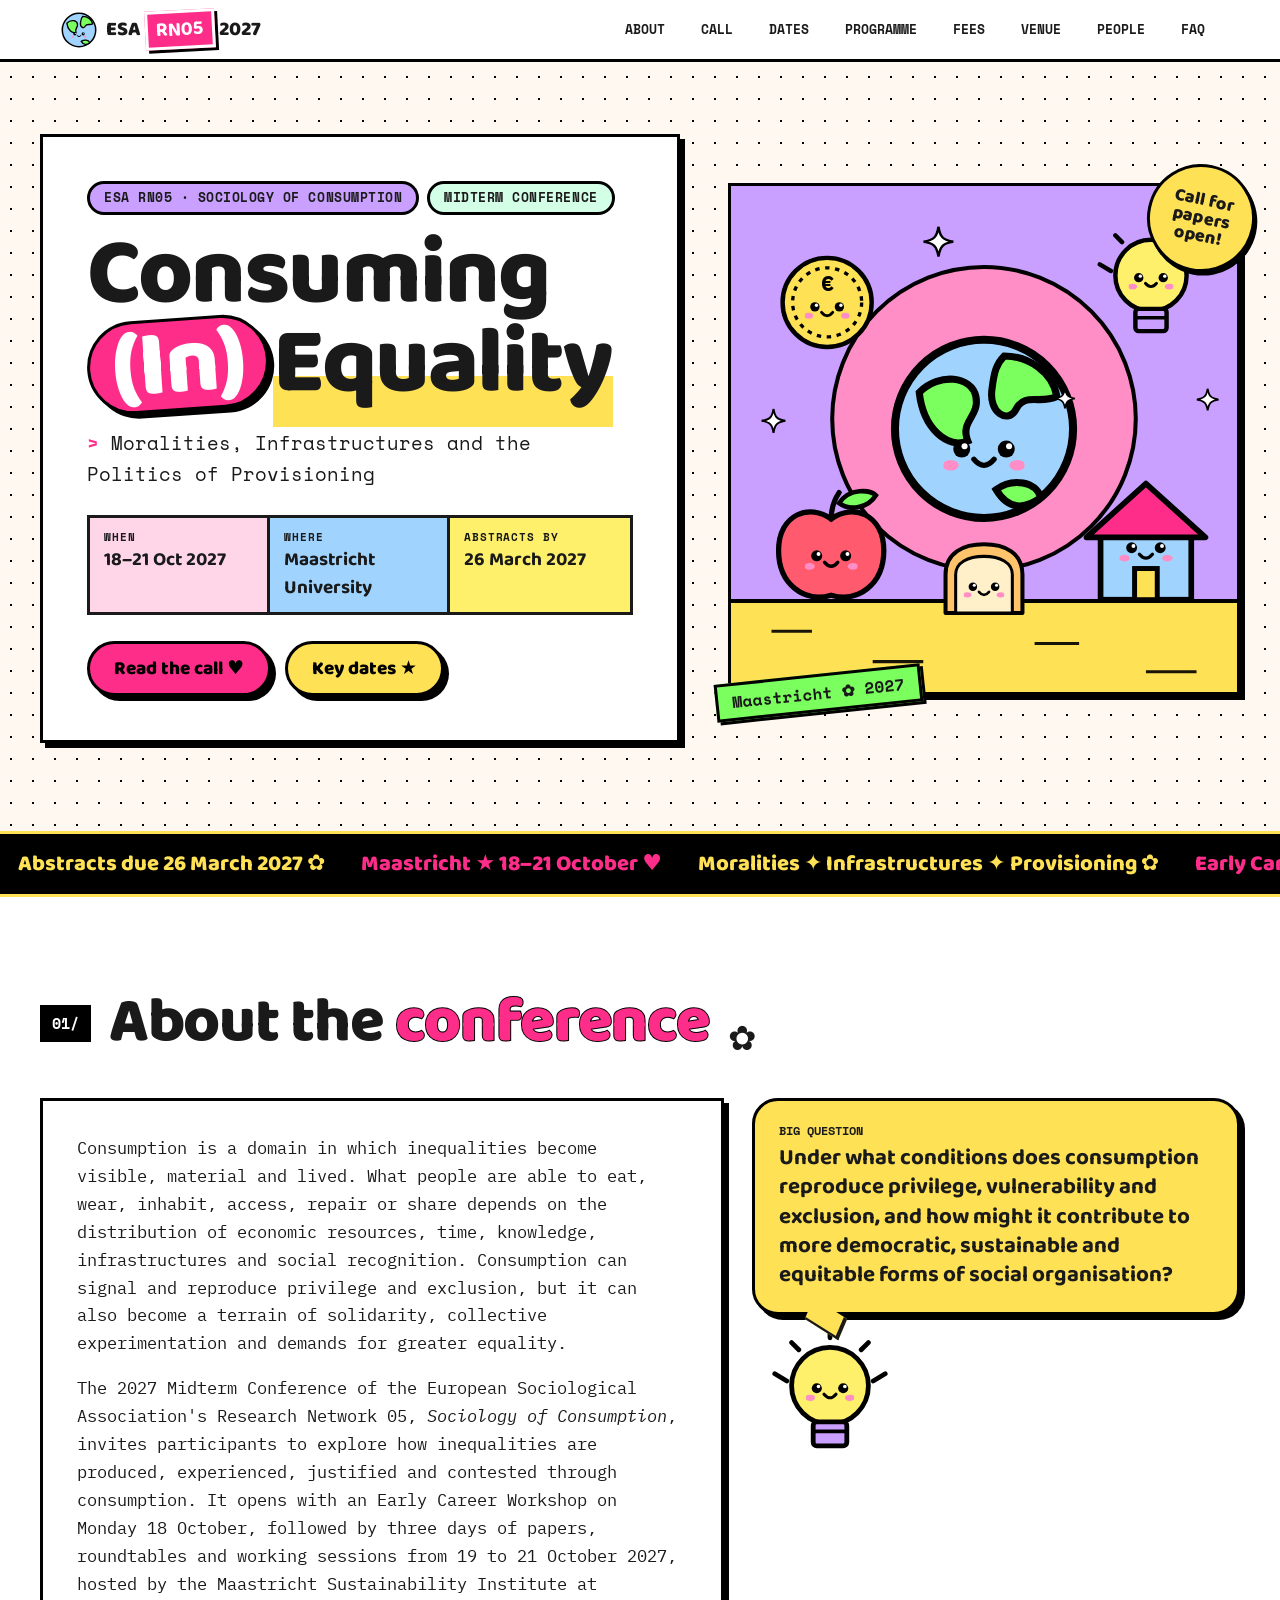
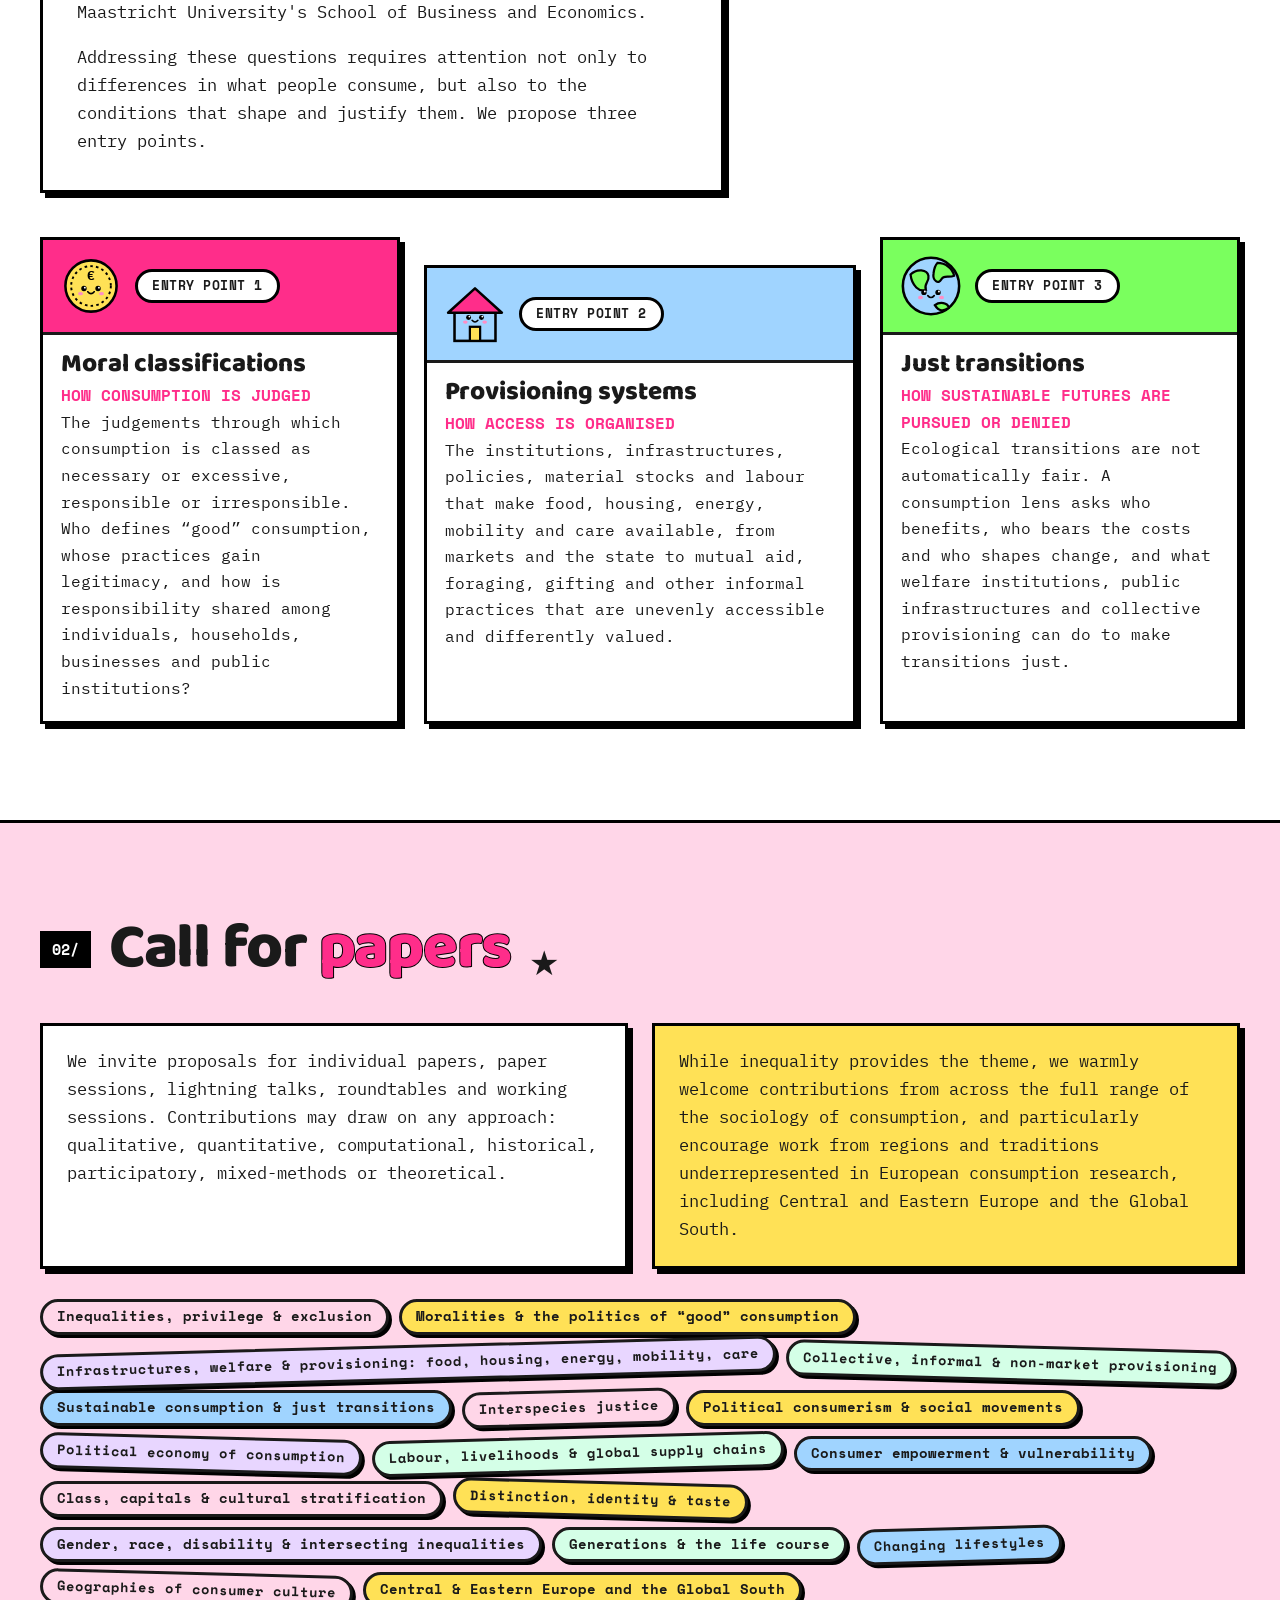
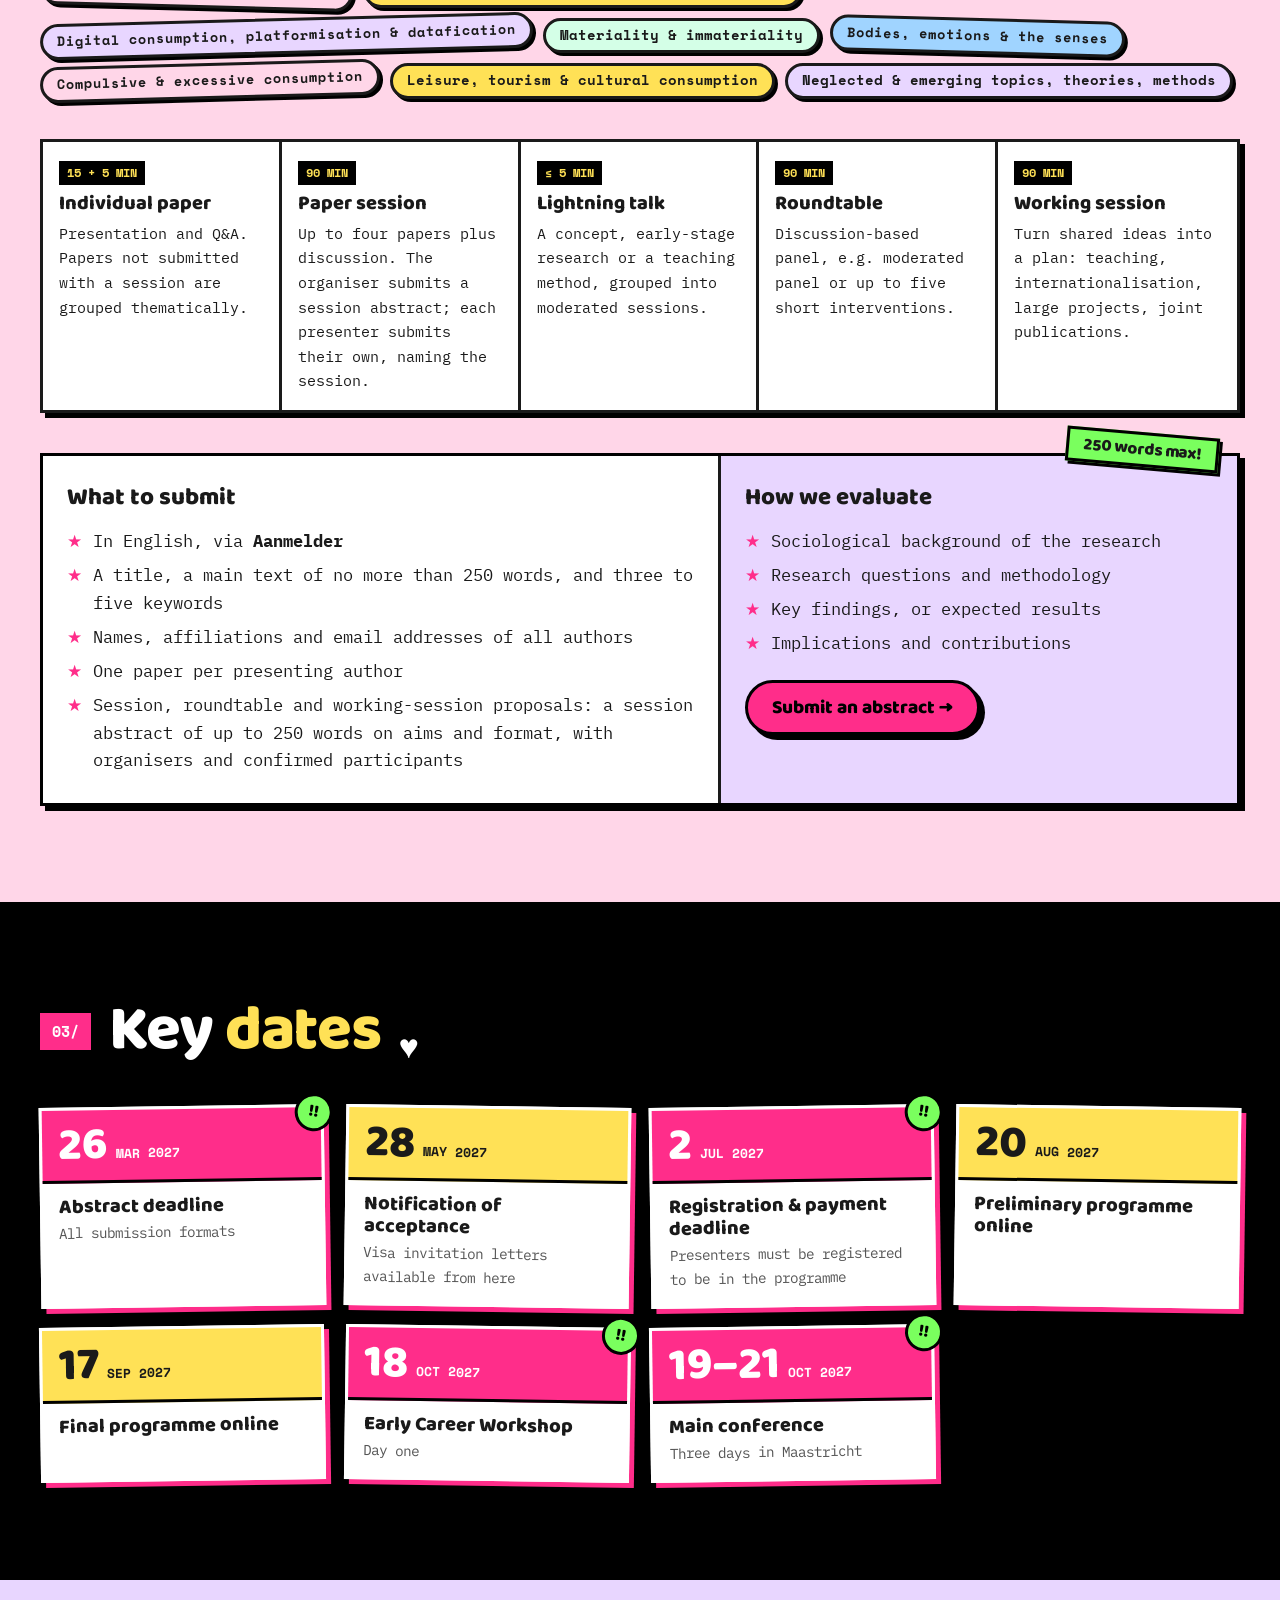
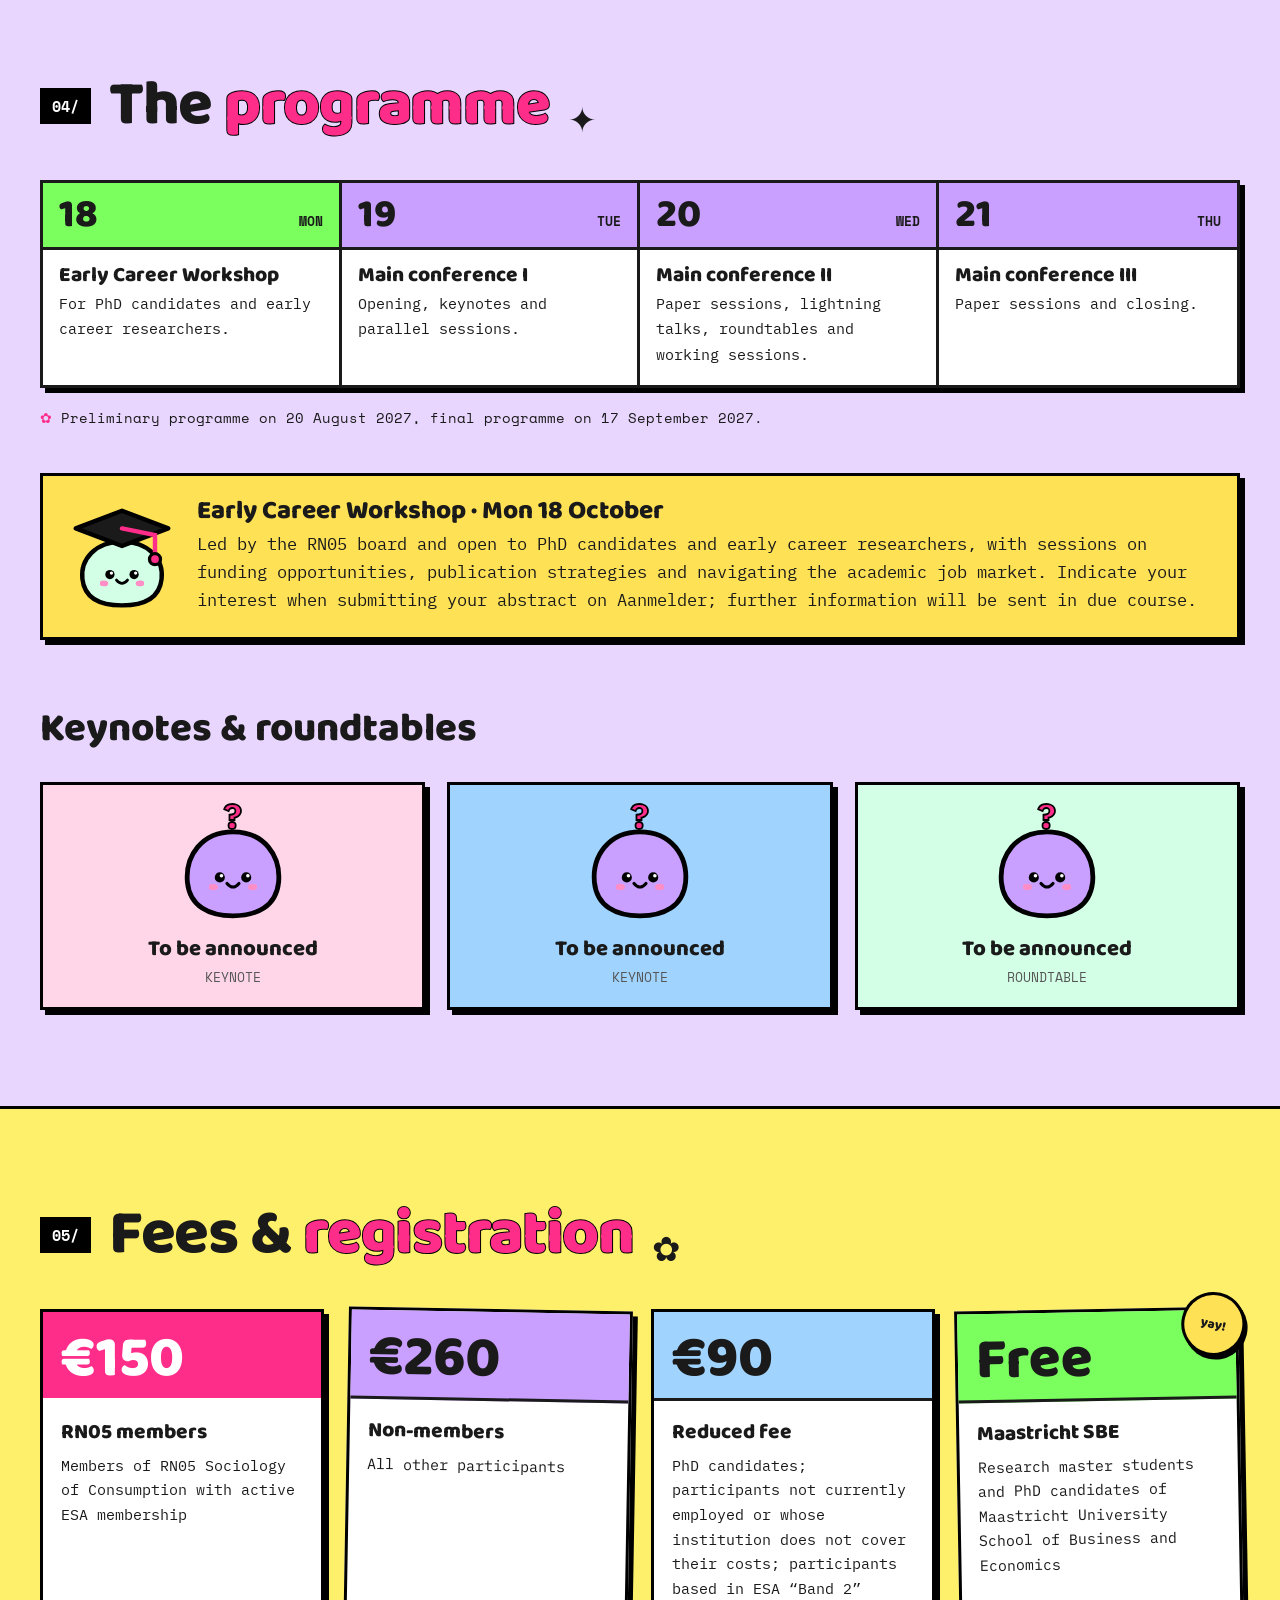
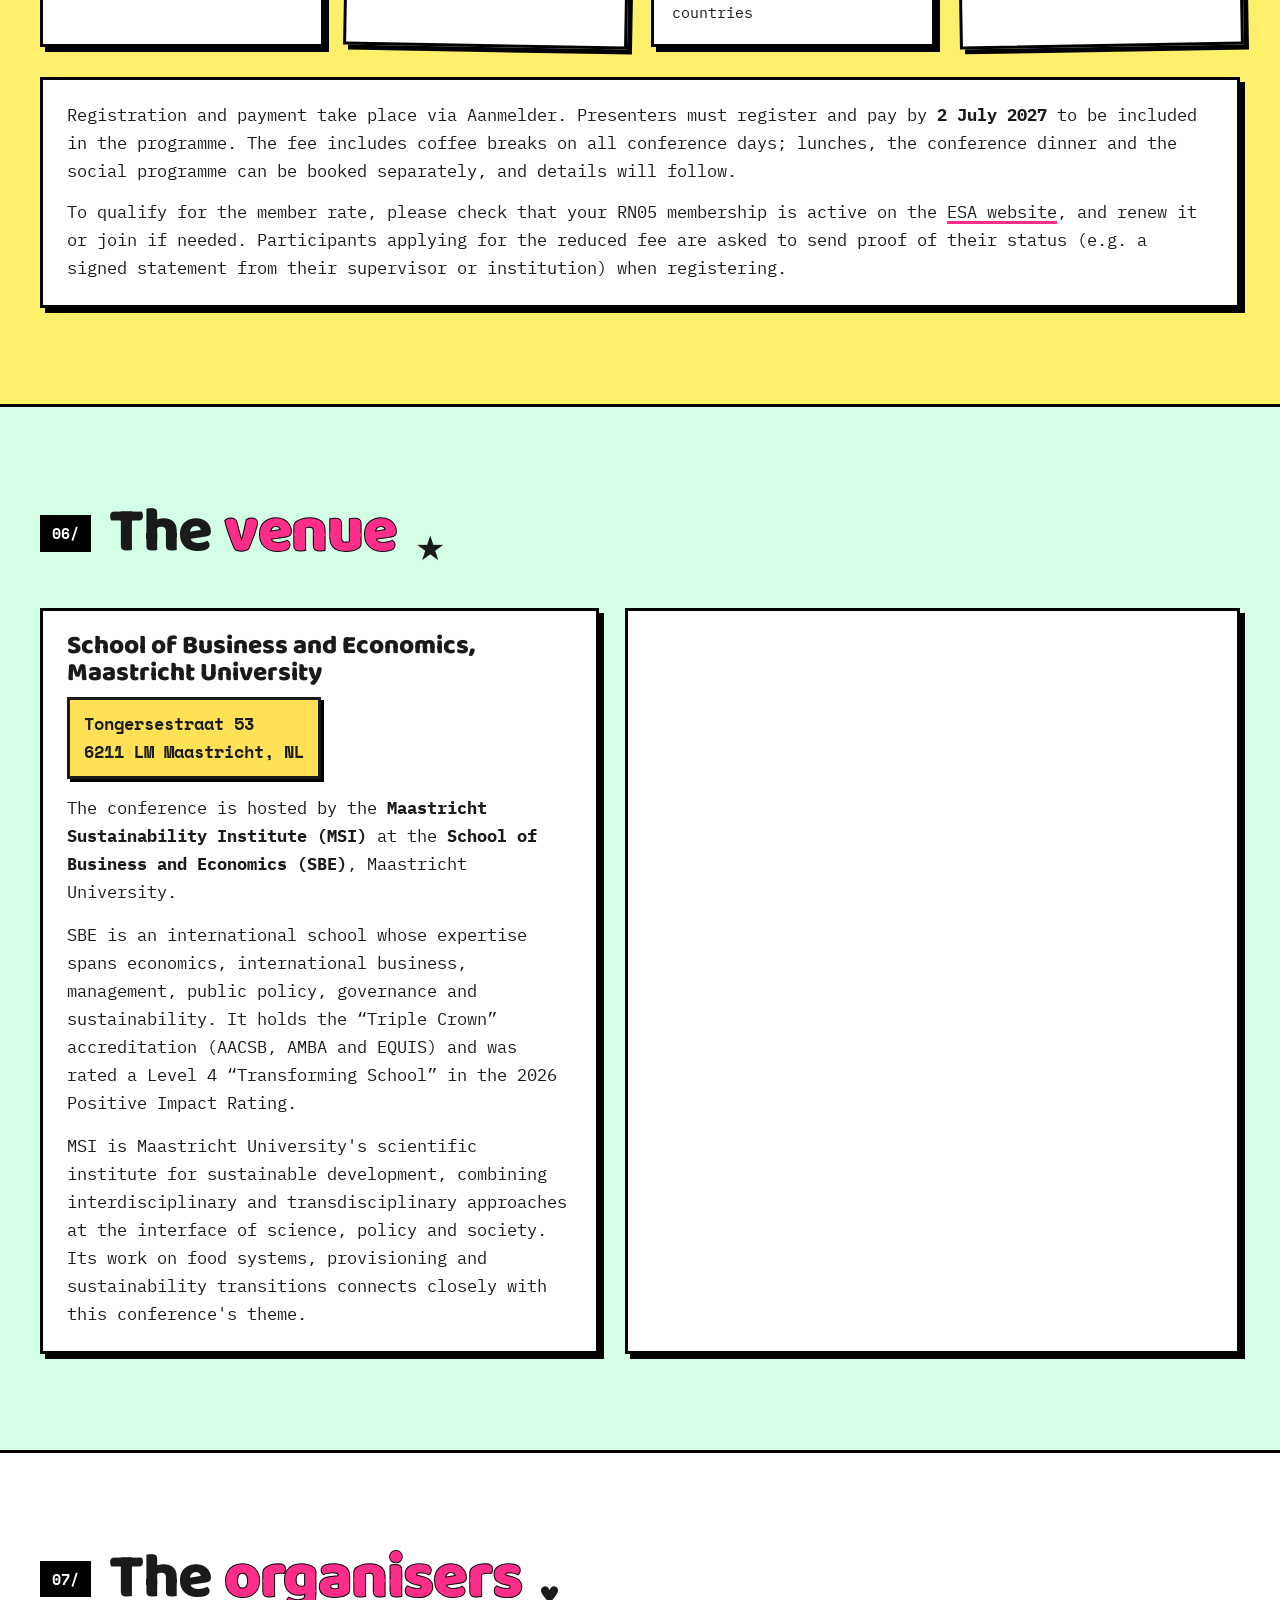
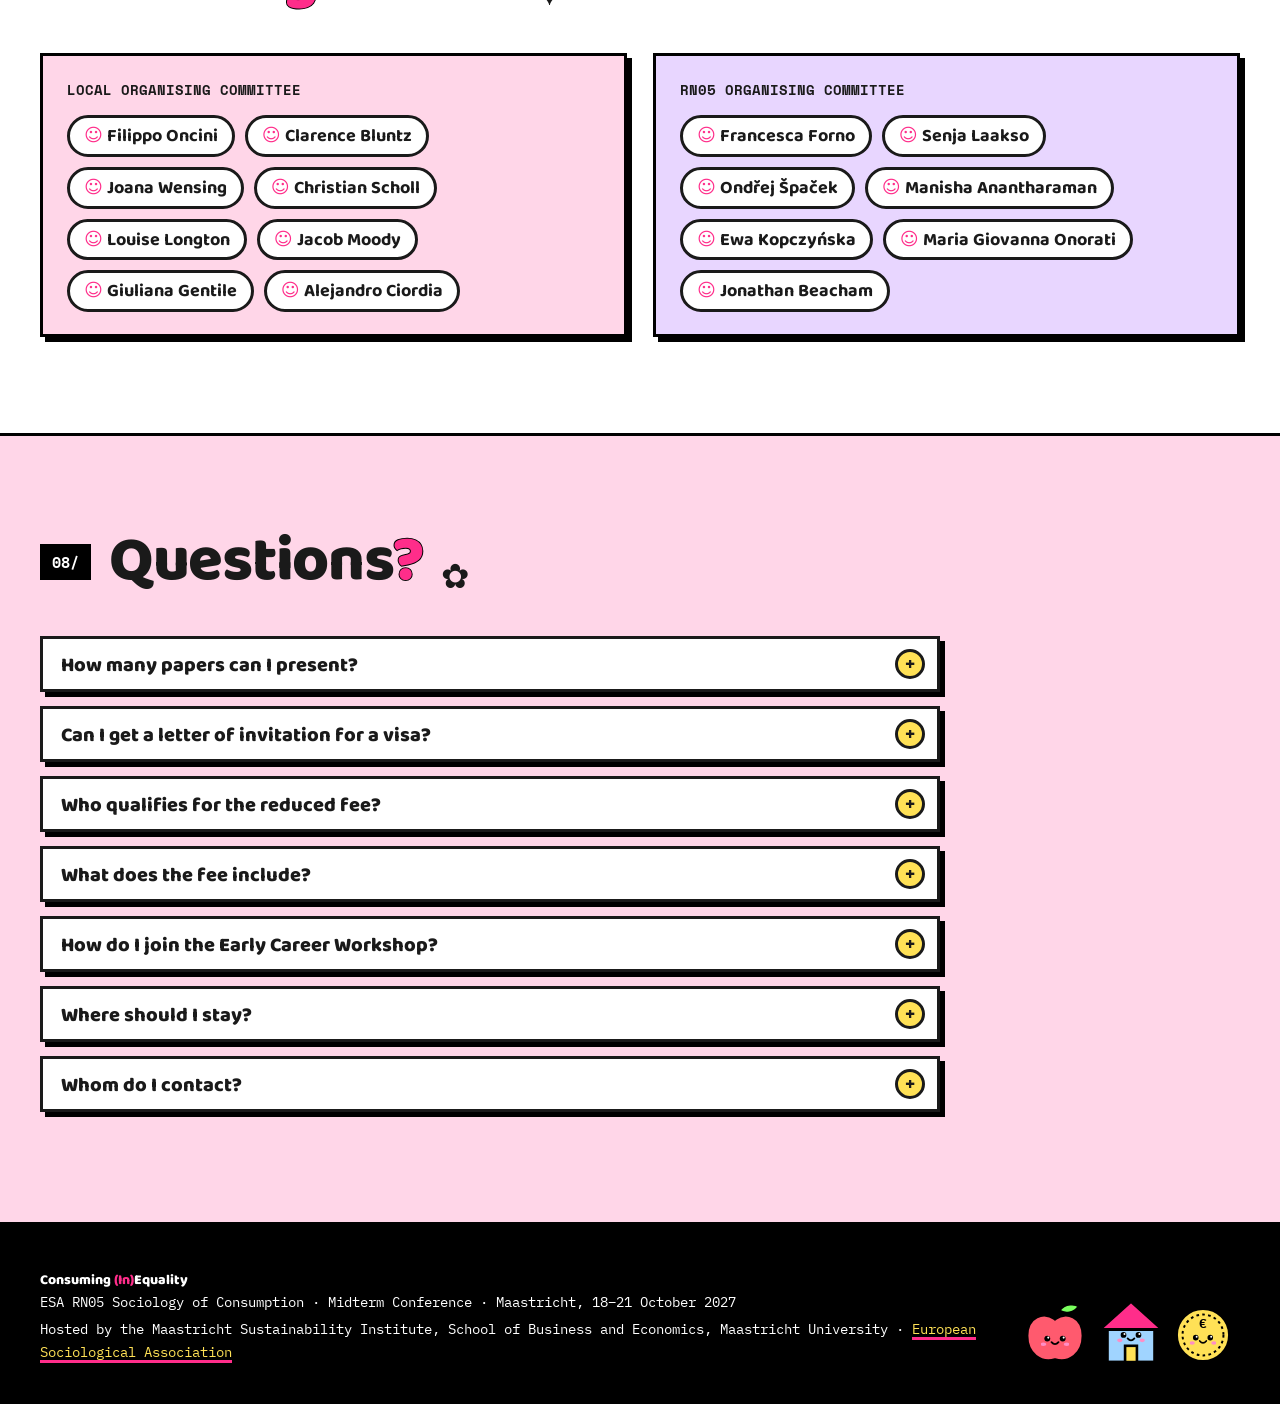
==== index.html @ 65d170e3 "Switch to Cute-alism design; keep Encartacore version at /encartacore/ Co-Authored-By: Claude Opus 5" ====
<!doctype html>
<html lang="en">
<head>
  <meta charset="utf-8">
  <meta name="viewport" content="width=device-width, initial-scale=1">
  <title>Consuming (In)Equality · ESA RN05 Midterm Conference 2027</title>
  <meta name="description" content="ESA RN05 Sociology of Consumption Midterm Conference 2027, Maastricht University, 18–21 October 2027. Consuming (In)Equality: Moralities, Infrastructures and the Politics of Provisioning.">
  <meta property="og:title" content="Consuming (In)Equality · ESA RN05 Midterm Conference 2027">
  <meta property="og:description" content="Maastricht University, 18–21 October 2027. Call for papers open until 26 March 2027.">
  <link rel="icon" href="favicon.svg" type="image/svg+xml">
  <link rel="preconnect" href="https://fonts.googleapis.com">
  <link rel="preconnect" href="https://fonts.gstatic.com" crossorigin>
  <link href="https://fonts.googleapis.com/css2?family=Baloo+2:wght@700;800&family=IBM+Plex+Mono:ital,wght@0,400;0,600;1,400&family=Space+Mono:wght@700&display=swap" rel="stylesheet">
  <link rel="stylesheet" href="style.css">
</head>
<body>
<a class="skip" href="#main">Skip to content</a>

<!-- Mascots: flat fills, black outlines, little faces -->
<svg width="0" height="0" style="position:absolute" aria-hidden="true" focusable="false">
  <defs>
    <symbol id="face" viewBox="0 0 40 24">
      <g class="blink"><circle cx="9" cy="8" r="4.2" fill="#000"/><circle cx="31" cy="8" r="4.2" fill="#000"/>
      <circle cx="10.4" cy="6.6" r="1.5" fill="#fff"/><circle cx="32.4" cy="6.6" r="1.5" fill="#fff"/></g>
      <ellipse cx="3.5" cy="16" rx="4" ry="2.6" fill="#ff8ec6"/><ellipse cx="36.5" cy="16" rx="4" ry="2.6" fill="#ff8ec6"/>
      <path d="M15,13 q5,6 10,0" fill="none" stroke="#000" stroke-width="2.6" stroke-linecap="round"/>
    </symbol>

    <symbol id="c-apple" viewBox="0 0 100 100">
      <path d="M50,30 c-16,-12 -40,-4 -40,24 c0,26 20,40 40,34 c20,6 40,-8 40,-34 c0,-28 -24,-36 -40,-24z" fill="#ff5a6e" stroke="#000" stroke-width="4"/>
      <path d="M50,30 c0,-8 2,-14 6,-20" stroke="#000" stroke-width="4" fill="none" stroke-linecap="round"/>
      <path d="M56,18 c8,-12 24,-10 28,-6 c-6,10 -20,12 -28,6z" fill="#7aff5e" stroke="#000" stroke-width="3.5"/>
      <use href="#face" x="30" y="50" width="40" height="24"/>
    </symbol>

    <symbol id="c-bread" viewBox="0 0 100 100">
      <path d="M12,86 L12,48 C12,26 30,18 50,18 C70,18 88,26 88,48 L88,86 Z" fill="#ffc46b" stroke="#000" stroke-width="4" stroke-linejoin="round"/>
      <path d="M22,48 C22,36 34,30 50,30 C66,30 78,36 78,48 L78,86 L22,86 Z" fill="#fff0c9" stroke="#000" stroke-width="3"/>
      <use href="#face" x="30" y="52" width="40" height="24"/>
    </symbol>

    <symbol id="c-house" viewBox="0 0 100 100">
      <rect x="18" y="44" width="64" height="48" fill="#a0d4ff" stroke="#000" stroke-width="4"/>
      <path d="M8,48 L50,10 L92,48 Z" fill="#ff2d8a" stroke="#000" stroke-width="4" stroke-linejoin="round"/>
      <rect x="42" y="70" width="16" height="22" fill="#ffe156" stroke="#000" stroke-width="3.5"/>
      <use href="#face" x="30" y="48" width="40" height="22"/>
    </symbol>

    <symbol id="c-bulb" viewBox="0 0 100 100">
      <path d="M14,40 L4,34 M86,40 L96,34 M50,4 L50,0 M24,14 L18,8 M76,14 L82,8" stroke="#000" stroke-width="4" stroke-linecap="round"/>
      <circle cx="50" cy="44" r="32" fill="#fff06b" stroke="#000" stroke-width="4"/>
      <rect x="36" y="74" width="28" height="20" rx="3" fill="#c9a0ff" stroke="#000" stroke-width="4"/>
      <path d="M36,82 h28" stroke="#000" stroke-width="3"/>
      <use href="#face" x="30" y="38" width="40" height="24"/>
    </symbol>

    <symbol id="c-coin" viewBox="0 0 100 100">
      <circle cx="50" cy="50" r="40" fill="#ffe156" stroke="#000" stroke-width="4"/>
      <circle cx="50" cy="50" r="31" fill="none" stroke="#000" stroke-width="3" stroke-dasharray="4 5"/>
      <text x="50" y="40" text-anchor="middle" font-family="Baloo 2, sans-serif" font-weight="800" font-size="20" fill="#000">€</text>
      <use href="#face" x="30" y="46" width="40" height="24"/>
    </symbol>

    <symbol id="c-globe" viewBox="0 0 100 100">
      <circle cx="50" cy="50" r="44" fill="#a0d4ff" stroke="#000" stroke-width="4"/>
      <path d="M18,32 c10,-10 26,-8 28,2 c2,10 -8,12 -4,22 c-10,4 -22,-6 -24,-24z" fill="#7aff5e" stroke="#000" stroke-width="3.5"/>
      <path d="M60,14 c12,0 24,8 26,20 c-8,4 -16,-2 -20,6 c-4,8 -14,2 -12,-10 c1,-8 2,-12 6,-16z" fill="#7aff5e" stroke="#000" stroke-width="3.5"/>
      <path d="M56,80 c8,-6 20,-4 22,4 c-8,6 -16,6 -22,-4z" fill="#7aff5e" stroke="#000" stroke-width="3.5"/>
      <use href="#face" x="30" y="52" width="40" height="24"/>
    </symbol>

    <symbol id="c-mystery" viewBox="0 0 100 100">
      <path d="M50,24 C76,24 90,44 88,66 C86,86 70,94 50,94 C30,94 14,86 12,66 C10,44 24,24 50,24 Z" fill="#c9a0ff" stroke="#000" stroke-width="4"/>
      <text x="50" y="22" text-anchor="middle" font-family="Baloo 2, sans-serif" font-weight="800" font-size="30" fill="#ff2d8a" stroke="#000" stroke-width="1.5">?</text>
      <use href="#face" x="30" y="54" width="40" height="24"/>
    </symbol>

    <symbol id="c-grad" viewBox="0 0 100 100">
      <path d="M50,36 C74,36 88,52 86,70 C84,88 70,94 50,94 C30,94 16,88 14,70 C12,52 26,36 50,36 Z" fill="#d4ffe7" stroke="#000" stroke-width="4"/>
      <path d="M50,8 L92,24 L50,40 L8,24 Z" fill="#1a1a1a" stroke="#000" stroke-width="4" stroke-linejoin="round"/>
      <path d="M50,24 L80,30 L80,48" fill="none" stroke="#ff2d8a" stroke-width="4" stroke-linecap="round"/>
      <circle cx="80" cy="52" r="5" fill="#ff2d8a" stroke="#000" stroke-width="3"/>
      <use href="#face" x="30" y="58" width="40" height="24"/>
    </symbol>

    <symbol id="sparkle" viewBox="0 0 20 20"><path d="M10,0 C11,7 13,9 20,10 C13,11 11,13 10,20 C9,13 7,11 0,10 C7,9 9,7 10,0Z" fill="#fff" stroke="#000" stroke-width="1.6"/></symbol>
  </defs>
</svg>

<header class="nav">
  <div class="nav__inner">
    <a class="nav__brand" href="#top" aria-label="Home"><svg aria-hidden="true"><use href="#c-globe"/></svg><span>ESA <b>RN05</b> 2027</span></a>
    <button class="nav__toggle" aria-expanded="false" aria-controls="nav-links">Menu ☰</button>
    <ul class="nav__links" id="nav-links">
      <li><a href="#about">About</a></li>
      <li><a href="#call">Call</a></li>
      <li><a href="#dates">Dates</a></li>
      <li><a href="#programme">Programme</a></li>
      <li><a href="#registration">Fees</a></li>
      <li><a href="#venue">Venue</a></li>
      <li><a href="#organisers">People</a></li>
      <li><a href="#faq">FAQ</a></li>
    </ul>
  </div>
</header>

<main id="main">

<!-- ===== Hero ===== -->
<section class="hero" id="top">
  <div class="hero__grid">
    <div class="box hero__card">
      <div class="hero__labels"><span class="pill">ESA RN05 · Sociology of Consumption</span><span class="pill">Midterm Conference</span></div>
      <h1 class="hero__title">Consuming <span class="in">(In)</span><span class="hl">Equality</span></h1>
      <p class="hero__subtitle">Moralities, Infrastructures and the Politics of Provisioning</p>
      <ul class="facts">
        <li><b>When</b><span>18–21 Oct 2027</span></li>
        <li><b>Where</b><span>Maastricht University</span></li>
        <li><b>Abstracts by</b><span>26 March 2027</span></li>
      </ul>
      <div class="hero__actions">
        <a class="btn" href="#call">Read the call ♥</a>
        <a class="btn btn--yellow" href="#dates">Key dates ★</a>
      </div>
    </div>

    <div class="box stage">
      <svg class="crowd" viewBox="0 0 500 500" role="img" aria-label="A crowd of smiling everyday things — a globe, an apple, a loaf of bread, a house, a light bulb and a coin — standing together">
        <rect x="0" y="410" width="500" height="90" fill="#ffe156"/>
        <path d="M0,410 H500" stroke="#000" stroke-width="4"/>
        <g stroke="#000" stroke-width="3" opacity=".9"><path d="M40,440 h40 M140,470 h50 M300,452 h44 M410,480 h50"/></g>
        <circle cx="250" cy="230" r="150" fill="#ff8ec6" stroke="#000" stroke-width="4"/>
        <use class="bob" href="#c-globe" x="150" y="140" width="200" height="200"/>
        <use class="bob d1" href="#c-coin" x="40" y="60" width="110" height="110"/>
        <use class="bob d2" href="#c-bulb" x="360" y="40" width="110" height="110"/>
        <use class="bob d3" href="#c-apple" x="34" y="290" width="130" height="130"/>
        <use class="bob d4" href="#c-house" x="340" y="280" width="140" height="140"/>
        <use class="bob d2" href="#c-bread" x="190" y="336" width="120" height="100"/>
        <use href="#sparkle" x="190" y="40" width="30" height="30"/>
        <use href="#sparkle" x="320" y="200" width="20" height="20"/>
        <use href="#sparkle" x="30" y="220" width="24" height="24"/>
        <use href="#sparkle" x="460" y="200" width="22" height="22"/>
      </svg>
      <span class="sticker sticker--a">Call for papers open!</span>
      <span class="sticker sticker--b">Maastricht ✿ 2027</span>
    </div>
  </div>
</section>

<div class="marquee" aria-hidden="true">
  <div class="marquee__track">
    <span>Abstracts due 26 March 2027 ✿</span><span>Maastricht ★ 18–21 October ♥</span><span>Moralities ✦ Infrastructures ✦ Provisioning ✿</span><span>Early Career Workshop 18 Oct ★</span><span>All methods welcome ♥</span>
    <span>Abstracts due 26 March 2027 ✿</span><span>Maastricht ★ 18–21 October ♥</span><span>Moralities ✦ Infrastructures ✦ Provisioning ✿</span><span>Early Career Workshop 18 Oct ★</span><span>All methods welcome ♥</span>
  </div>
</div>

<!-- ===== About ===== -->
<section class="section section--white" id="about">
  <div class="container">
    <div class="head"><span class="head__num">01/</span><h2>About the <em>conference</em></h2><span class="deco" aria-hidden="true">✿</span></div>

    <div class="about">
      <div class="box about__text">
        <p>Consumption is a domain in which inequalities become visible, material and lived. What people are able to eat, wear, inhabit, access, repair or share depends on the distribution of economic resources, time, knowledge, infrastructures and social recognition. Consumption can signal and reproduce privilege and exclusion, but it can also become a terrain of solidarity, collective experimentation and demands for greater equality.</p>
        <p>The 2027 Midterm Conference of the European Sociological Association's Research Network 05, <em>Sociology of Consumption</em>, invites participants to explore how inequalities are produced, experienced, justified and contested through consumption. It opens with an Early Career Workshop on Monday 18 October, followed by three days of papers, roundtables and working sessions from 19 to 21 October 2027, hosted by the Maastricht Sustainability Institute at Maastricht University's School of Business and Economics.</p>
        <p>Addressing these questions requires attention not only to differences in what people consume, but also to the conditions that shape and justify them. We propose three entry points.</p>
      </div>
      <div class="bubble-wrap">
        <div class="box bubble"><small>Big question</small>Under what conditions does consumption reproduce privilege, vulnerability and exclusion, and how might it contribute to more democratic, sustainable and equitable forms of social organisation?</div>
        <svg aria-hidden="true"><use class="bob" href="#c-bulb"/></svg>
      </div>
    </div>

    <div class="entries">
      <article class="box entry">
        <div class="entry__top"><svg aria-hidden="true"><use href="#c-coin"/></svg><span class="pill">Entry point 1</span></div>
        <div class="entry__body">
          <h3>Moral classifications</h3>
          <p class="entry__q">How consumption is judged</p>
          <p>The judgements through which consumption is classed as necessary or excessive, responsible or irresponsible. Who defines “good” consumption, whose practices gain legitimacy, and how is responsibility shared among individuals, households, businesses and public institutions?</p>
        </div>
      </article>
      <article class="box entry">
        <div class="entry__top"><svg aria-hidden="true"><use href="#c-house"/></svg><span class="pill">Entry point 2</span></div>
        <div class="entry__body">
          <h3>Provisioning systems</h3>
          <p class="entry__q">How access is organised</p>
          <p>The institutions, infrastructures, policies, material stocks and labour that make food, housing, energy, mobility and care available, from markets and the state to mutual aid, foraging, gifting and other informal practices that are unevenly accessible and differently valued.</p>
        </div>
      </article>
      <article class="box entry">
        <div class="entry__top"><svg aria-hidden="true"><use href="#c-globe"/></svg><span class="pill">Entry point 3</span></div>
        <div class="entry__body">
          <h3>Just transitions</h3>
          <p class="entry__q">How sustainable futures are pursued or denied</p>
          <p>Ecological transitions are not automatically fair. A consumption lens asks who benefits, who bears the costs and who shapes change, and what welfare institutions, public infrastructures and collective provisioning can do to make transitions just.</p>
        </div>
      </article>
    </div>
  </div>
</section>

<!-- ===== Call ===== -->
<section class="section section--pink" id="call">
  <div class="container">
    <div class="head"><span class="head__num">02/</span><h2>Call for <em>papers</em></h2><span class="deco" aria-hidden="true">★</span></div>

    <div class="call-intro">
      <div class="box"><p>We invite proposals for individual papers, paper sessions, lightning talks, roundtables and working sessions. Contributions may draw on any approach: qualitative, quantitative, computational, historical, participatory, mixed-methods or theoretical.</p></div>
      <div class="box" style="background:var(--yellow)"><p>While inequality provides the theme, we warmly welcome contributions from across the full range of the sociology of consumption, and particularly encourage work from regions and traditions underrepresented in European consumption research, including Central and Eastern Europe and the Global South.</p></div>
    </div>

    <ul class="chips" aria-label="Possible themes">
      <li>Inequalities, privilege &amp; exclusion</li>
      <li>Moralities &amp; the politics of “good” consumption</li>
      <li>Infrastructures, welfare &amp; provisioning: food, housing, energy, mobility, care</li>
      <li>Collective, informal &amp; non-market provisioning</li>
      <li>Sustainable consumption &amp; just transitions</li>
      <li>Interspecies justice</li>
      <li>Political consumerism &amp; social movements</li>
      <li>Political economy of consumption</li>
      <li>Labour, livelihoods &amp; global supply chains</li>
      <li>Consumer empowerment &amp; vulnerability</li>
      <li>Class, capitals &amp; cultural stratification</li>
      <li>Distinction, identity &amp; taste</li>
      <li>Gender, race, disability &amp; intersecting inequalities</li>
      <li>Generations &amp; the life course</li>
      <li>Changing lifestyles</li>
      <li>Geographies of consumer culture</li>
      <li>Central &amp; Eastern Europe and the Global South</li>
      <li>Digital consumption, platformisation &amp; datafication</li>
      <li>Materiality &amp; immateriality</li>
      <li>Bodies, emotions &amp; the senses</li>
      <li>Compulsive &amp; excessive consumption</li>
      <li>Leisure, tourism &amp; cultural consumption</li>
      <li>Neglected &amp; emerging topics, theories, methods</li>
    </ul>

    <div class="formats">
      <div class="format"><span class="dur">15 + 5 MIN</span><h4>Individual paper</h4><p>Presentation and Q&amp;A. Papers not submitted with a session are grouped thematically.</p></div>
      <div class="format"><span class="dur">90 MIN</span><h4>Paper session</h4><p>Up to four papers plus discussion. The organiser submits a session abstract; each presenter submits their own, naming the session.</p></div>
      <div class="format"><span class="dur">≤ 5 MIN</span><h4>Lightning talk</h4><p>A concept, early-stage research or a teaching method, grouped into moderated sessions.</p></div>
      <div class="format"><span class="dur">90 MIN</span><h4>Roundtable</h4><p>Discussion-based panel, e.g. moderated panel or up to five short interventions.</p></div>
      <div class="format"><span class="dur">90 MIN</span><h4>Working session</h4><p>Turn shared ideas into a plan: teaching, internationalisation, large projects, joint publications.</p></div>
    </div>

    <div class="box guide">
      <span class="sticker">250 words max!</span>
      <div>
        <h3>What to submit</h3>
        <ul>
          <li>In English, via <strong>Aanmelder</strong><!-- TODO: add Aanmelder submission link --></li>
          <li>A title, a main text of no more than 250 words, and three to five keywords</li>
          <li>Names, affiliations and email addresses of all authors</li>
          <li>One paper per presenting author</li>
          <li>Session, roundtable and working-session proposals: a session abstract of up to 250 words on aims and format, with organisers and confirmed participants</li>
        </ul>
      </div>
      <div>
        <h3>How we evaluate</h3>
        <ul>
          <li>Sociological background of the research</li>
          <li>Research questions and methodology</li>
          <li>Key findings, or expected results</li>
          <li>Implications and contributions</li>
        </ul>
        <p style="margin:22px 0 0"><a class="btn" href="#">Submit an abstract →</a><!-- TODO: Aanmelder link --></p>
      </div>
    </div>
  </div>
</section>

<!-- ===== Dates ===== -->
<section class="section section--black" id="dates">
  <div class="container">
    <div class="head"><span class="head__num">03/</span><h2>Key <em>dates</em></h2><span class="deco" aria-hidden="true">♥</span></div>
    <ol class="dates">
      <li class="date key"><div class="date__day"><b>26</b><span>Mar 2027</span></div><h4>Abstract deadline</h4><p>All submission formats</p></li>
      <li class="date"><div class="date__day"><b>28</b><span>May 2027</span></div><h4>Notification of acceptance</h4><p>Visa invitation letters available from here</p></li>
      <li class="date key"><div class="date__day"><b>2</b><span>Jul 2027</span></div><h4>Registration &amp; payment deadline</h4><p>Presenters must be registered to be in the programme</p></li>
      <li class="date"><div class="date__day"><b>20</b><span>Aug 2027</span></div><h4>Preliminary programme online</h4><p>&nbsp;</p></li>
      <li class="date"><div class="date__day"><b>17</b><span>Sep 2027</span></div><h4>Final programme online</h4><p>&nbsp;</p></li>
      <li class="date key"><div class="date__day"><b>18</b><span>Oct 2027</span></div><h4>Early Career Workshop</h4><p>Day one</p></li>
      <li class="date key"><div class="date__day"><b>19–21</b><span>Oct 2027</span></div><h4>Main conference</h4><p>Three days in Maastricht</p></li>
    </ol>
  </div>
</section>

<!-- ===== Programme ===== -->
<section class="section section--lilac" id="programme">
  <div class="container">
    <div class="head"><span class="head__num">04/</span><h2>The <em>programme</em></h2><span class="deco" aria-hidden="true">✦</span></div>
    <div class="days">
      <div class="day"><div class="day__head"><b>18</b><span>Mon</span></div><h3>Early Career Workshop</h3><p>For PhD candidates and early career researchers.</p></div>
      <div class="day"><div class="day__head"><b>19</b><span>Tue</span></div><h3>Main conference I</h3><p>Opening, keynotes and parallel sessions.</p></div>
      <div class="day"><div class="day__head"><b>20</b><span>Wed</span></div><h3>Main conference II</h3><p>Paper sessions, lightning talks, roundtables and working sessions.</p></div>
      <div class="day"><div class="day__head"><b>21</b><span>Thu</span></div><h3>Main conference III</h3><p>Paper sessions and closing.</p></div>
    </div>
    <p class="note">Preliminary programme on 20 August 2027, final programme on 17 September 2027.</p>

    <div class="box ecw">
      <svg aria-hidden="true"><use class="bob" href="#c-grad"/></svg>
      <div>
        <h3>Early Career Workshop · Mon 18 October</h3>
        <p>Led by the RN05 board and open to PhD candidates and early career researchers, with sessions on funding opportunities, publication strategies and navigating the academic job market. Indicate your interest when submitting your abstract on Aanmelder; further information will be sent in due course.</p>
      </div>
    </div>

    <h3 class="speakers-title">Keynotes &amp; roundtables</h3>
    <div class="speakers">
      <div class="box speaker"><svg aria-hidden="true"><use href="#c-mystery"/></svg><h3>To be announced</h3><p>Keynote</p></div>
      <div class="box speaker"><svg aria-hidden="true"><use href="#c-mystery"/></svg><h3>To be announced</h3><p>Keynote</p></div>
      <div class="box speaker"><svg aria-hidden="true"><use href="#c-mystery"/></svg><h3>To be announced</h3><p>Roundtable</p></div>
    </div>
  </div>
</section>

<!-- ===== Fees ===== -->
<section class="section section--yellow" id="registration">
  <div class="container">
    <div class="head"><span class="head__num">05/</span><h2>Fees &amp; <em>registration</em></h2><span class="deco" aria-hidden="true">✿</span></div>
    <div class="fees">
      <div class="box fee"><div class="fee__price">€150</div><h3>RN05 members</h3><p>Members of RN05 Sociology of Consumption with active ESA membership</p></div>
      <div class="box fee"><div class="fee__price">€260</div><h3>Non-members</h3><p>All other participants</p></div>
      <div class="box fee"><div class="fee__price">€90</div><h3>Reduced fee</h3><p>PhD candidates; participants not currently employed or whose institution does not cover their costs; participants based in ESA “Band 2” countries</p></div>
      <div class="box fee"><span class="sticker">yay!</span><div class="fee__price">Free</div><h3>Maastricht SBE</h3><p>Research master students and PhD candidates of Maastricht University School of Business and Economics</p></div>
    </div>
    <div class="box register">
      <p>Registration and payment take place via Aanmelder. Presenters must register and pay by <strong>2 July 2027</strong> to be included in the programme. The fee includes coffee breaks on all conference days; lunches, the conference dinner and the social programme can be booked separately, and details will follow.</p>
      <p>To qualify for the member rate, please check that your RN05 membership is active on the <a href="https://www.europeansociology.org/" target="_blank" rel="noopener">ESA website</a>, and renew it or join if needed. Participants applying for the reduced fee are asked to send proof of their status (e.g. a signed statement from their supervisor or institution) when registering.</p>
    </div>
  </div>
</section>

<!-- ===== Venue ===== -->
<section class="section section--mint" id="venue">
  <div class="container">
    <div class="head"><span class="head__num">06/</span><h2>The <em>venue</em></h2><span class="deco" aria-hidden="true">★</span></div>
    <div class="venue">
      <div class="box venue__info">
        <h3>School of Business and Economics, Maastricht University</h3>
        <address>Tongersestraat 53<br>6211 LM Maastricht, NL</address>
        <p>The conference is hosted by the <strong>Maastricht Sustainability Institute (MSI)</strong> at the <strong>School of Business and Economics (SBE)</strong>, Maastricht University.</p>
        <p>SBE is an international school whose expertise spans economics, international business, management, public policy, governance and sustainability. It holds the “Triple Crown” accreditation (AACSB, AMBA and EQUIS) and was rated a Level 4 “Transforming School” in the 2026 Positive Impact Rating.</p>
        <p>MSI is Maastricht University's scientific institute for sustainable development, combining interdisciplinary and transdisciplinary approaches at the interface of science, policy and society. Its work on food systems, provisioning and sustainability transitions connects closely with this conference's theme.</p>
      </div>
      <div class="box map">
        <iframe title="Map: School of Business and Economics, Maastricht" loading="lazy"
          src="https://www.google.com/maps?q=Tongersestraat+53,+6211+LM+Maastricht&amp;output=embed"></iframe>
      </div>
    </div>
  </div>
</section>

<!-- ===== Organisers ===== -->
<section class="section section--white" id="organisers">
  <div class="container">
    <div class="head"><span class="head__num">07/</span><h2>The <em>organisers</em></h2><span class="deco" aria-hidden="true">♥</span></div>
    <div class="committees">
      <div class="box committee">
        <h3>Local organising committee</h3>
        <ul>
          <li>Filippo Oncini</li><li>Clarence Bluntz</li><li>Joana Wensing</li><li>Christian Scholl</li>
          <li>Louise Longton</li><li>Jacob Moody</li><li>Giuliana Gentile</li><li>Alejandro Ciordia</li>
        </ul>
      </div>
      <div class="box committee">
        <h3>RN05 organising committee</h3>
        <ul>
          <li>Francesca Forno</li><li>Senja Laakso</li><li>Ondřej Špaček</li><li>Manisha Anantharaman</li>
          <li>Ewa Kopczyńska</li><li>Maria Giovanna Onorati</li><li>Jonathan Beacham</li>
        </ul>
      </div>
    </div>
  </div>
</section>

<!-- ===== FAQ ===== -->
<section class="section section--pink" id="faq">
  <div class="container">
    <div class="head"><span class="head__num">08/</span><h2>Questions<em>?</em></h2><span class="deco" aria-hidden="true">✿</span></div>
    <div class="faq">
      <details><summary>How many papers can I present?</summary><p>Each participant may present no more than one paper as presenting author.</p></details>
      <details><summary>Can I get a letter of invitation for a visa?</summary><p>Yes. Letters of invitation for visa purposes can be provided upon acceptance (from 28 May 2027).</p></details>
      <details><summary>Who qualifies for the reduced fee?</summary><p>PhD candidates, participants who are not currently employed or whose institution does not cover their costs, and participants based in ESA “Band 2” countries (see the ESA membership page). Please send proof of status when registering.</p></details>
      <details><summary>What does the fee include?</summary><p>Coffee breaks on all conference days. Lunches, the conference dinner and the social programme can be booked separately; details will follow.</p></details>
      <details><summary>How do I join the Early Career Workshop?</summary><p>Indicate your interest when submitting your abstract on Aanmelder. Further information will be sent in due course.</p></details>
      <details><summary>Where should I stay?</summary><p>Recommended hotels and travel information will be published here ahead of registration.</p></details>
      <details><summary>Whom do I contact?</summary><p>Write to the local organising committee at <a href="mailto:">[conference email]</a>.<!-- TODO: conference email --></p></details>
    </div>
  </div>
</section>

</main>

<footer class="footer">
  <div class="footer__inner">
    <div>
      <p class="footer__title">Consuming <span>(In)</span>Equality</p>
      <p>ESA RN05 Sociology of Consumption · Midterm Conference · Maastricht, 18–21 October 2027</p>
      <p>Hosted by the Maastricht Sustainability Institute, School of Business and Economics, Maastricht University · <a href="https://www.europeansociology.org/" target="_blank" rel="noopener">European Sociological Association</a></p>
    </div>
    <svg viewBox="0 0 220 90" aria-hidden="true">
      <use class="bob" href="#c-apple" x="0" y="20" width="70" height="70"/>
      <use class="bob d2" href="#c-house" x="74" y="16" width="74" height="74"/>
      <use class="bob d4" href="#c-coin" x="150" y="24" width="66" height="66"/>
    </svg>
  </div>
</footer>

<script>
  const t = document.querySelector('.nav__toggle'), l = document.getElementById('nav-links');
  t.addEventListener('click', () => { const o = l.classList.toggle('is-open'); t.setAttribute('aria-expanded', o); });
  l.addEventListener('click', e => { if (e.target.tagName === 'A') { l.classList.remove('is-open'); t.setAttribute('aria-expanded', false); } });
</script>
</body>
</html>
---- style.css ----
/* ESA RN05 Midterm Conference 2027 — Cute-alism
   Kawaii x brutalist web: thick black borders, hard zero-blur shadows, monospace
   structure, chunky rounded display type, candy colours, stickers and smiley mascots. */

:root {
  --black: #000;
  --ink: #1a1a1a;
  --white: #fff;
  --cream: #fff8f0;
  --pink: #ff2d8a;
  --magenta: #ff47b5;
  --yellow: #ffe156;
  --banana: #fff06b;
  --lilac: #c9a0ff;
  --lavender: #e8d6ff;
  --lime: #7aff5e;
  --blue: #a0d4ff;
  --blush: #ffd6e8;
  --mint: #d4ffe7;
  --muted: #555;

  --bw: 3px;
  --shadow: 5px 5px 0 var(--black);
  --shadow-sm: 3px 3px 0 var(--black);
  --shadow-lg: 8px 8px 0 var(--black);

  --display: "Baloo 2", "Nunito", system-ui, sans-serif;
  --mono: "Space Mono", "Courier New", monospace;
  --text: "IBM Plex Mono", "Courier New", monospace;
  --gutter: clamp(16px, 4vw, 40px);
}

*, *::before, *::after { box-sizing: border-box; }
html { scroll-behavior: smooth; scroll-padding-top: 80px; }
body {
  margin: 0; background: var(--cream); color: var(--ink);
  font-family: var(--text); font-size: clamp(15px, .9rem + .2vw, 17px); line-height: 1.65;
  background-image: radial-gradient(var(--black) 1px, transparent 1.2px); background-size: 22px 22px;
  background-color: var(--cream);
}
img, svg { display: block; max-width: 100%; }
a { color: var(--ink); text-decoration-color: var(--pink); text-decoration-thickness: 3px; text-underline-offset: 3px; }
a:hover { background: var(--yellow); }
.skip { position: absolute; left: -999px; }
.skip:focus { left: 16px; top: 16px; background: var(--yellow); border: var(--bw) solid; padding: 8px 12px; z-index: 100; }
:focus-visible { outline: 3px dashed var(--pink); outline-offset: 3px; }
::selection { background: var(--pink); color: var(--white); }

/* ---------- Shared bits ---------- */
.box { background: var(--white); border: var(--bw) solid var(--black); box-shadow: var(--shadow); position: relative; }
.pill {
  display: inline-block; font-family: var(--mono); font-size: 13px; font-weight: 700; text-transform: uppercase; letter-spacing: .04em;
  border: var(--bw) solid var(--black); border-radius: 50px; padding: 3px 14px; background: var(--white);
}
.sticker {
  position: absolute; z-index: 3; display: grid; place-items: center; text-align: center;
  font-family: var(--display); font-weight: 800; line-height: 1; border: var(--bw) solid var(--black); box-shadow: var(--shadow-sm);
}
.btn {
  display: inline-flex; align-items: center; gap: 8px; font-family: var(--display); font-weight: 800; font-size: 19px; text-decoration: none;
  color: var(--black); background: var(--pink); border: var(--bw) solid var(--black); border-radius: 50px; padding: 10px 24px 8px;
  box-shadow: var(--shadow); transition: transform .08s, box-shadow .08s;
}
.btn:hover { background: var(--magenta); transform: translate(-2px, -2px); box-shadow: 7px 7px 0 var(--black); }
.btn:active { transform: translate(5px, 5px); box-shadow: 0 0 0 var(--black); }
.btn--yellow { background: var(--yellow); }
.btn--yellow:hover { background: var(--banana); }
.btn--white { background: var(--white); }

/* ---------- Nav ---------- */
.nav { position: sticky; top: 0; z-index: 50; background: var(--white); border-bottom: var(--bw) solid var(--black); }
.nav__inner { max-width: 1240px; margin: 0 auto; padding: 10px var(--gutter); display: flex; align-items: center; justify-content: space-between; gap: 12px; }
.nav__brand { display: flex; align-items: center; gap: 8px; text-decoration: none; font-family: var(--display); font-weight: 800; font-size: 20px; }
.nav__brand:hover { background: none; }
.nav__brand svg { width: 38px; height: 38px; }
.nav__brand b { background: var(--pink); color: var(--white); border: var(--bw) solid; padding: 0 8px; box-shadow: var(--shadow-sm); transform: rotate(-3deg); display: inline-block; }
.nav__links { display: flex; gap: 6px; list-style: none; margin: 0; padding: 0; }
.nav__links a {
  display: block; font-family: var(--mono); font-size: 13px; font-weight: 700; text-transform: uppercase; text-decoration: none;
  padding: 6px 12px; border: var(--bw) solid transparent; border-radius: 50px;
}
.nav__links a:hover, .nav__links a:focus-visible { background: var(--yellow); border-color: var(--black); box-shadow: var(--shadow-sm); }
.nav__toggle { display: none; font-family: var(--mono); font-weight: 700; font-size: 14px; background: var(--yellow); border: var(--bw) solid; border-radius: 50px; padding: 6px 16px; box-shadow: var(--shadow-sm); cursor: pointer; }
@media (max-width: 960px) {
  .nav__toggle { display: block; }
  .nav__links { display: none; position: absolute; left: 0; right: 0; top: 100%; flex-direction: column; background: var(--white); border-bottom: var(--bw) solid; padding: 10px var(--gutter) 16px; }
  .nav__links.is-open { display: flex; }
}

/* ---------- Hero ---------- */
.hero { overflow-x: clip; padding:clamp(36px, 6vw, 72px) var(--gutter) clamp(48px, 7vw, 88px); }
.hero__grid { max-width: 1240px; margin: 0 auto; display: grid; grid-template-columns: 1.25fr 1fr; gap: clamp(28px, 4vw, 48px); align-items: center; }
.hero__card { padding: clamp(24px, 4vw, 44px); background: var(--white); }
.hero__labels { display: flex; flex-wrap: wrap; gap: 8px; margin-bottom: 18px; }
.hero__labels .pill:nth-child(1) { background: var(--lilac); }
.hero__labels .pill:nth-child(2) { background: var(--mint); }
.hero__title { font-family: var(--display); font-weight: 800; font-size: clamp(46px, 1.4rem + 5.6vw, 104px); line-height: .9; margin: 0 0 18px; letter-spacing: -.02em; }
.hero__title .in {
  display: inline-block; background: var(--pink); color: var(--white); border: var(--bw) solid var(--black); border-radius: 60px;
  padding: .02em .22em 0; box-shadow: var(--shadow); transform: rotate(-4deg); margin-right: .04em;
}
.hero__title .hl { background: linear-gradient(transparent 58%, var(--yellow) 58%, var(--yellow) 92%, transparent 92%); }
.hero__subtitle { font-family: var(--mono); font-size: clamp(15px, .8rem + .5vw, 19px); margin: 0 0 24px; max-width: 40ch; }
.hero__subtitle::before { content: "> "; color: var(--pink); font-weight: 700; }
.facts { display: grid; grid-template-columns: repeat(3, 1fr); border: var(--bw) solid; margin: 0 0 26px; padding: 0; list-style: none; }
.facts li { padding: 10px 14px; border-right: var(--bw) solid; }
.facts li:last-child { border-right: 0; }
.facts li:nth-child(1) { background: var(--blush); }
.facts li:nth-child(2) { background: var(--blue); }
.facts li:nth-child(3) { background: var(--banana); }
.facts b { display: block; font-family: var(--mono); font-size: 11px; text-transform: uppercase; letter-spacing: .08em; }
.facts span { font-family: var(--display); font-weight: 700; font-size: 19px; line-height: 1.15; }
.hero__actions { display: flex; flex-wrap: wrap; gap: 14px; }
@media (max-width: 620px) { .facts { grid-template-columns: 1fr; } .facts li { border-right: 0; border-bottom: var(--bw) solid; } .facts li:last-child { border-bottom: 0; } }

.stage { position: relative; aspect-ratio: 1 / 1; max-width: 520px; width: 100%; margin: 0 auto; background: var(--lilac); }
.stage svg.crowd { position: absolute; inset: 0; width: 100%; height: 100%; }
.stage .sticker--a { top: -22px; right: -18px; width: 108px; height: 108px; border-radius: 50%; background: var(--yellow); font-size: 18px; transform: rotate(12deg); padding: 6px; }
.stage .sticker--b { bottom: -20px; left: -16px; background: var(--lime); font-size: 16px; padding: 8px 14px; transform: rotate(-6deg); font-family: var(--mono); font-weight: 700; }
.bob { animation: bob 3.2s ease-in-out infinite; transform-box: fill-box; transform-origin: center bottom; }
.bob.d1 { animation-delay: -.6s; } .bob.d2 { animation-delay: -1.2s; } .bob.d3 { animation-delay: -1.9s; } .bob.d4 { animation-delay: -2.4s; }
@keyframes bob { 0%,100% { transform: translateY(0) rotate(0) } 50% { transform: translateY(-6px) rotate(-2deg) } }
.blink { animation: blink 4.5s infinite; transform-box: fill-box; transform-origin: center; }
@keyframes blink { 0%, 94%, 100% { transform: scaleY(1) } 96% { transform: scaleY(.1) } }
@media (max-width: 900px) { .hero__grid { grid-template-columns: 1fr; } .stage { max-width: 420px; } }

/* ---------- Marquee ---------- */
.marquee { background: var(--black); color: var(--yellow); border-top: var(--bw) solid; border-bottom: var(--bw) solid; overflow: hidden; white-space: nowrap; }
.marquee__track { display: inline-flex; gap: 0; animation: scroll 38s linear infinite; padding: 12px 0; }
.marquee span { font-family: var(--display); font-weight: 800; font-size: 22px; padding: 0 18px; }
.marquee span:nth-child(even) { color: var(--pink); }
@keyframes scroll { to { transform: translateX(-50%); } }

/* ---------- Sections ---------- */
.section { padding: clamp(56px, 8vw, 96px) var(--gutter); border-bottom: var(--bw) solid var(--black); position: relative; }
.section--white { background: var(--white); }
.section--pink { background: var(--blush); }
.section--yellow { background: var(--banana); }
.section--lilac { background: var(--lavender); }
.section--mint { background: var(--mint); }
.section--black { background: var(--black); color: var(--white); }
.container { max-width: 1240px; margin: 0 auto; position: relative; }

.head { display: flex; align-items: flex-end; flex-wrap: wrap; gap: 10px 18px; margin-bottom: clamp(28px, 4vw, 44px); }
.head__num {
  font-family: var(--mono); font-weight: 700; font-size: 15px; background: var(--black); color: var(--white); padding: 6px 12px; align-self: center;
}
.head h2 { font-family: var(--display); font-weight: 800; font-size: clamp(36px, 1.4rem + 3.2vw, 68px); line-height: .95; margin: 0; letter-spacing: -.02em; }
.head h2 em { font-style: normal; color: var(--pink); -webkit-text-stroke: 2px var(--black); paint-order: stroke fill; }
.head .deco { font-size: 34px; line-height: 1; }
.section--black .head__num { background: var(--pink); }
.section--black .head h2 em { color: var(--yellow); -webkit-text-stroke: 0; }

/* About */
.about { display: grid; grid-template-columns: 1.4fr 1fr; gap: 28px; align-items: start; }
.about__text { padding: clamp(20px, 3vw, 34px); }
.about__text p { margin: 0 0 1em; }
.about__text p:last-child { margin: 0; }
.bubble-wrap { display: flex; flex-direction: column; align-items: flex-start; gap: 0; }
.bubble { background: var(--yellow); padding: 22px 24px; border-radius: 26px; font-family: var(--display); font-weight: 700; font-size: clamp(19px, 1rem + .5vw, 23px); line-height: 1.3; }
.bubble::after {
  content: ""; position: absolute; left: 56px; bottom: -22px; width: 30px; height: 30px; background: var(--yellow);
  border-right: var(--bw) solid; border-bottom: var(--bw) solid; transform: skewX(30deg) rotate(45deg);
}
.bubble small { display: block; font-family: var(--mono); font-size: 12px; font-weight: 700; text-transform: uppercase; margin-bottom: 6px; }
.bubble-wrap svg { width: 120px; height: 120px; margin: 18px 0 0 18px; }
@media (max-width: 860px) { .about { grid-template-columns: 1fr; } }

.entries { display: grid; grid-template-columns: 1fr 1.2fr 1fr; gap: 24px; margin-top: 44px; }
.entry { padding: 0; display: flex; flex-direction: column; }
.entry:nth-child(2) { margin-top: 28px; }
.entry__top { display: flex; align-items: center; gap: 12px; padding: 14px 16px; border-bottom: var(--bw) solid; }
.entry__top svg { width: 64px; height: 64px; flex: 0 0 64px; }
.entry__top .pill { background: var(--white); }
.entry:nth-child(1) .entry__top { background: var(--pink); }
.entry:nth-child(2) .entry__top { background: var(--blue); }
.entry:nth-child(3) .entry__top { background: var(--lime); }
.entry__body { padding: 16px 18px 20px; }
.entry h3 { font-family: var(--display); font-weight: 800; font-size: 26px; line-height: 1.05; margin: 0 0 4px; }
.entry__q { font-family: var(--mono); font-weight: 700; font-size: 13px; text-transform: uppercase; color: var(--pink); margin: 0 0 10px; }
.entry p { margin: 0; font-size: .95em; }
@media (max-width: 900px) { .entries { grid-template-columns: 1fr; } .entry:nth-child(2) { margin-top: 0; } }

/* Call */
.call-intro { display: grid; grid-template-columns: 1fr 1fr; gap: 24px; margin-bottom: 30px; }
.call-intro .box { padding: 22px 24px; }
.call-intro p { margin: 0; }
@media (max-width: 860px) { .call-intro { grid-template-columns: 1fr; } }
.chips { display: flex; flex-wrap: wrap; gap: 10px; list-style: none; margin: 0 0 40px; padding: 0; }
.chips li {
  font-family: var(--mono); font-size: 13.5px; font-weight: 700; border: var(--bw) solid; border-radius: 50px; padding: 6px 14px;
  box-shadow: var(--shadow-sm); background: var(--white); line-height: 1.3;
}
.chips li:nth-child(5n+1) { background: var(--blush); }
.chips li:nth-child(5n+2) { background: var(--yellow); }
.chips li:nth-child(5n+3) { background: var(--lavender); }
.chips li:nth-child(5n+4) { background: var(--mint); }
.chips li:nth-child(5n) { background: var(--blue); }
.chips li:nth-child(3n) { transform: rotate(-1.5deg); }
.chips li:nth-child(4n) { transform: rotate(1.5deg); }

.formats { display: grid; grid-template-columns: repeat(5, 1fr); border: var(--bw) solid; background: var(--white); box-shadow: var(--shadow); margin-bottom: 40px; }
.format { padding: 16px; border-right: var(--bw) solid; }
.format:last-child { border-right: 0; }
.format h4 { font-family: var(--display); font-weight: 800; font-size: 20px; line-height: 1.05; margin: 0 0 8px; }
.format .dur { display: inline-block; font-family: var(--mono); font-weight: 700; font-size: 12px; background: var(--black); color: var(--yellow); padding: 2px 8px; margin-bottom: 8px; }
.format p { margin: 0; font-size: .88em; }
@media (max-width: 1000px) { .formats { grid-template-columns: 1fr 1fr; } .format { border-bottom: var(--bw) solid; } .format:nth-child(2n) { border-right: 0; } .format:last-child { border-bottom: 0; } }
@media (max-width: 560px) { .formats { grid-template-columns: 1fr; } .format { border-right: 0; } }

.guide { display: grid; grid-template-columns: 1.3fr 1fr; }
.guide > div { padding: 22px 24px; }
.guide > div + div { border-left: var(--bw) solid; background: var(--lavender); }
.guide h3 { font-family: var(--display); font-weight: 800; font-size: 24px; margin: 0 0 10px; }
.guide ul { margin: 0; padding: 0; list-style: none; }
.guide li { padding-left: 26px; position: relative; margin-bottom: 6px; }
.guide li::before { content: "★"; position: absolute; left: 0; color: var(--pink); }
.guide .sticker { top: -24px; right: 18px; background: var(--lime); padding: 6px 14px; font-size: 17px; transform: rotate(5deg); }
@media (max-width: 800px) { .guide { grid-template-columns: 1fr; } .guide > div + div { border-left: 0; border-top: var(--bw) solid; } }

/* Dates */
.dates { display: grid; grid-template-columns: repeat(4, 1fr); gap: 20px; list-style: none; margin: 0; padding: 0; }
.date { background: var(--white); color: var(--ink); border: var(--bw) solid var(--white); box-shadow: 5px 5px 0 var(--pink); padding: 0; position: relative; }
.date__day { display: flex; align-items: baseline; gap: 8px; padding: 12px 16px; border-bottom: var(--bw) solid var(--black); background: var(--yellow); }
.date__day b { font-family: var(--display); font-weight: 800; font-size: 46px; line-height: 1; }
.date__day span { font-family: var(--mono); font-weight: 700; font-size: 13px; text-transform: uppercase; }
.date h4 { font-family: var(--display); font-weight: 800; font-size: 20px; line-height: 1.1; margin: 12px 16px 4px; }
.date p { margin: 0 16px 14px; font-size: .85em; color: var(--muted); }
.date.key .date__day { background: var(--pink); color: var(--white); }
.date.key::after { content: "!!"; position: absolute; top: -14px; right: -12px; width: 38px; height: 38px; border-radius: 50%; display: grid; place-items: center;
  background: var(--lime); border: var(--bw) solid var(--black); font-family: var(--display); font-weight: 800; color: var(--black); transform: rotate(10deg); }
.date:nth-child(odd) { transform: rotate(-.8deg); }
.date:nth-child(even) { transform: rotate(.8deg); }
@media (max-width: 960px) { .dates { grid-template-columns: 1fr 1fr; } }
@media (max-width: 520px) { .dates { grid-template-columns: 1fr; } }

/* Programme */
.days { display: grid; grid-template-columns: repeat(4, 1fr); border: var(--bw) solid; background: var(--white); box-shadow: var(--shadow); }
.day { padding: 0 0 18px; border-right: var(--bw) solid; }
.day:last-child { border-right: 0; }
.day__head { background: var(--lilac); border-bottom: var(--bw) solid; padding: 12px 16px; display: flex; justify-content: space-between; align-items: baseline; }
.day:first-child .day__head { background: var(--lime); }
.day__head b { font-family: var(--display); font-weight: 800; font-size: 40px; line-height: 1; }
.day__head span { font-family: var(--mono); font-weight: 700; font-size: 13px; text-transform: uppercase; }
.day h3 { font-family: var(--display); font-weight: 800; font-size: 21px; margin: 14px 16px 4px; line-height: 1.1; }
.day p { margin: 0 16px; font-size: .9em; }
@media (max-width: 960px) { .days { grid-template-columns: 1fr 1fr; } .day { border-bottom: var(--bw) solid; } .day:nth-child(2n) { border-right: 0; } .day:nth-child(n+3) { border-bottom: 0; } }
@media (max-width: 520px) { .days { grid-template-columns: 1fr; } .day { border-right: 0; border-bottom: var(--bw) solid !important; } .day:last-child { border-bottom: 0 !important; } }
.note { font-family: var(--mono); font-size: 14px; margin: 18px 0 0; }
.note::before { content: "✿ "; color: var(--pink); }

.ecw { display: grid; grid-template-columns: auto 1fr; gap: 20px; align-items: center; margin-top: 44px; padding: 22px 24px; background: var(--yellow); }
.ecw svg { width: 110px; height: 110px; }
.ecw h3 { font-family: var(--display); font-weight: 800; font-size: 26px; margin: 0 0 6px; line-height: 1.05; }
.ecw p { margin: 0; }
@media (max-width: 600px) { .ecw { grid-template-columns: 1fr; } }

.speakers-title { font-family: var(--display); font-weight: 800; font-size: clamp(28px, 1rem + 2vw, 40px); margin: 56px 0 20px; }
.speakers { display: grid; grid-template-columns: repeat(3, 1fr); gap: 22px; }
.speaker { padding: 18px; text-align: center; }
.speaker svg { width: 120px; height: 120px; margin: 0 auto 8px; }
.speaker h3 { font-family: var(--display); font-weight: 800; font-size: 22px; margin: 0; }
.speaker p { margin: 0; font-family: var(--mono); font-size: 13px; text-transform: uppercase; color: var(--muted); }
.speaker:nth-child(1) { background: var(--blush); } .speaker:nth-child(2) { background: var(--blue); } .speaker:nth-child(3) { background: var(--mint); }
@media (max-width: 760px) { .speakers { grid-template-columns: 1fr; } }

/* Fees */
.fees { display: grid; grid-template-columns: repeat(4, 1fr); gap: 22px; }
.fee { padding: 0; text-align: left; }
.fee__price { font-family: var(--display); font-weight: 800; font-size: 58px; line-height: 1; padding: 18px 18px 10px; border-bottom: var(--bw) solid; }
.fee h3 { font-family: var(--display); font-weight: 800; font-size: 21px; margin: 14px 18px 4px; }
.fee p { margin: 0 18px 18px; font-size: .88em; }
.fee:nth-child(1) .fee__price { background: var(--pink); color: var(--white); }
.fee:nth-child(2) .fee__price { background: var(--lilac); }
.fee:nth-child(3) .fee__price { background: var(--blue); }
.fee:nth-child(4) .fee__price { background: var(--lime); }
.fee:nth-child(2) { transform: rotate(1deg); } .fee:nth-child(4) { transform: rotate(-1deg); }
.fee .sticker { top: -18px; right: -10px; width: 64px; height: 64px; border-radius: 50%; background: var(--yellow); font-size: 13px; transform: rotate(14deg); }
@media (max-width: 960px) { .fees { grid-template-columns: 1fr 1fr; } }
@media (max-width: 520px) { .fees { grid-template-columns: 1fr; } }
.register { margin-top: 30px; padding: 22px 24px; }
.register p { margin: 0 0 .8em; } .register p:last-child { margin: 0; }

/* Venue */
.venue { display: grid; grid-template-columns: 1fr 1.1fr; gap: 26px; }
.venue__info { padding: 22px 24px; }
.venue__info h3 { font-family: var(--display); font-weight: 800; font-size: 26px; line-height: 1.05; margin: 0 0 10px; }
.venue__info address { font-style: normal; font-family: var(--mono); font-weight: 700; background: var(--yellow); border: var(--bw) solid; padding: 10px 14px; margin: 0 0 16px; display: inline-block; box-shadow: var(--shadow-sm); }
.venue__info p { margin: 0 0 .9em; } .venue__info p:last-child { margin: 0; }
.map { padding: 0; min-height: 380px; }
.map iframe { width: 100%; height: 100%; min-height: 380px; border: 0; display: block; filter: saturate(1.3); }
@media (max-width: 860px) { .venue { grid-template-columns: 1fr; } }

/* Organisers */
.committees { display: grid; grid-template-columns: 1fr 1fr; gap: 26px; }
.committee { padding: 22px 24px; }
.committee h3 { font-family: var(--mono); font-weight: 700; font-size: 14px; text-transform: uppercase; margin: 0 0 14px; }
.committee ul { list-style: none; margin: 0; padding: 0; display: flex; flex-wrap: wrap; gap: 10px; }
.committee li { font-family: var(--display); font-weight: 700; font-size: 18px; border: var(--bw) solid; border-radius: 50px; padding: 4px 14px 2px; background: var(--white); }
.committee li::before { content: "☺ "; color: var(--pink); }
.committee:nth-child(1) { background: var(--blush); } .committee:nth-child(2) { background: var(--lavender); }
@media (max-width: 860px) { .committees { grid-template-columns: 1fr; } }

/* FAQ */
.faq { max-width: 900px; }
.faq details { background: var(--white); border: var(--bw) solid; box-shadow: var(--shadow); margin-bottom: 14px; }
.faq summary { cursor: pointer; list-style: none; padding: 14px 56px 12px 18px; position: relative; font-family: var(--display); font-weight: 800; font-size: 20px; line-height: 1.2; }
.faq summary::-webkit-details-marker { display: none; }
.faq summary::after { content: "+"; position: absolute; right: 12px; top: 50%; transform: translateY(-50%); width: 30px; height: 30px; display: grid; place-items: center;
  border: var(--bw) solid; border-radius: 50%; background: var(--yellow); font-family: var(--mono); font-weight: 700; }
.faq details[open] summary { background: var(--blush); border-bottom: var(--bw) solid; }
.faq details[open] summary::after { content: "♥"; background: var(--pink); color: var(--white); }
.faq details p { margin: 0; padding: 14px 18px 16px; }

/* Footer */
.footer { background: var(--black); color: var(--white); padding: 44px var(--gutter) 36px; }
.footer__inner { max-width: 1240px; margin: 0 auto; display: grid; grid-template-columns: 1fr auto; gap: 24px; align-items: end; }
.footer__title { font-family: var(--display); font-weight: 800; font-size: clamp(28px, 1rem + 2.4vw, 46px); line-height: 1; margin: 0 0 12px; }
.footer__title span { color: var(--pink); }
.footer p { margin: 4px 0; font-size: 14px; }
.footer a { color: var(--yellow); }
.footer a:hover { background: var(--pink); color: var(--white); }
.footer svg { width: 220px; height: 90px; }
@media (max-width: 700px) { .footer__inner { grid-template-columns: 1fr; } }

@media (prefers-reduced-motion: reduce) {
  html { scroll-behavior: auto; }
  .bob, .blink, .marquee__track { animation: none; }
}
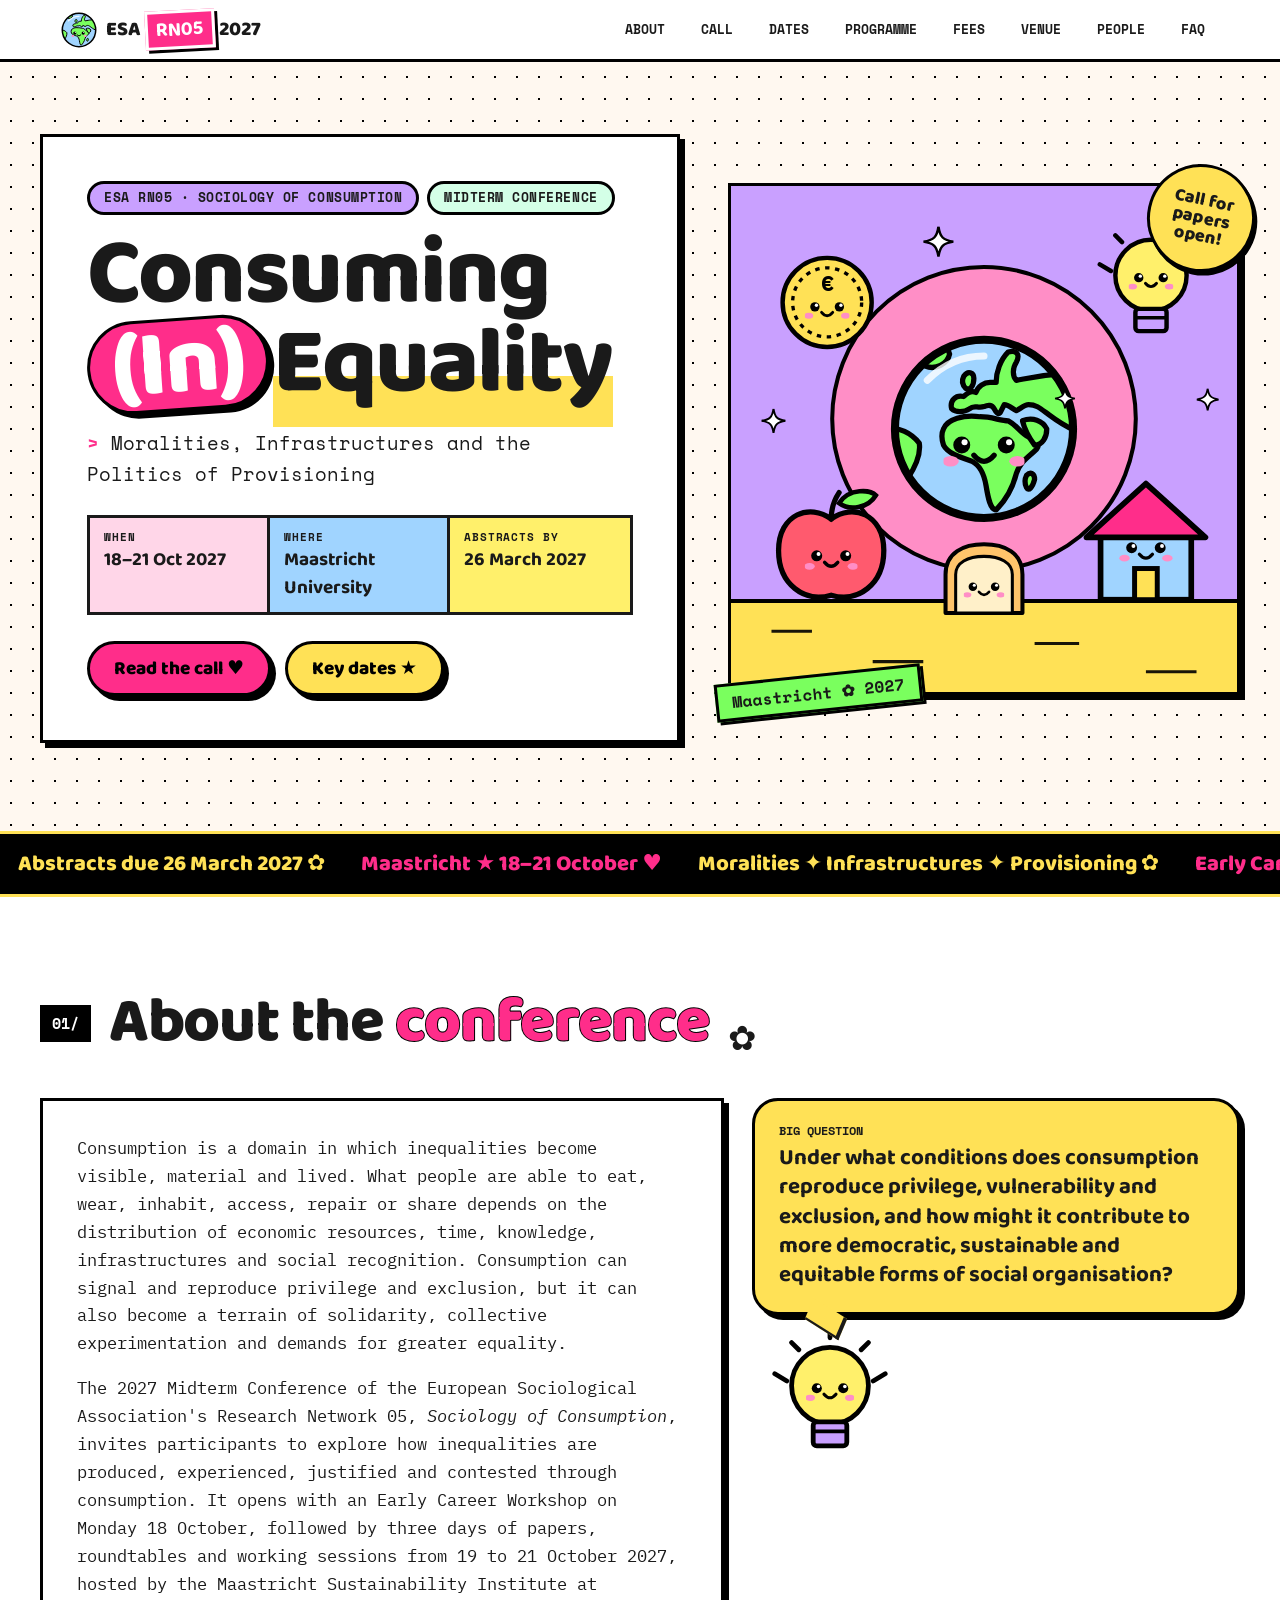
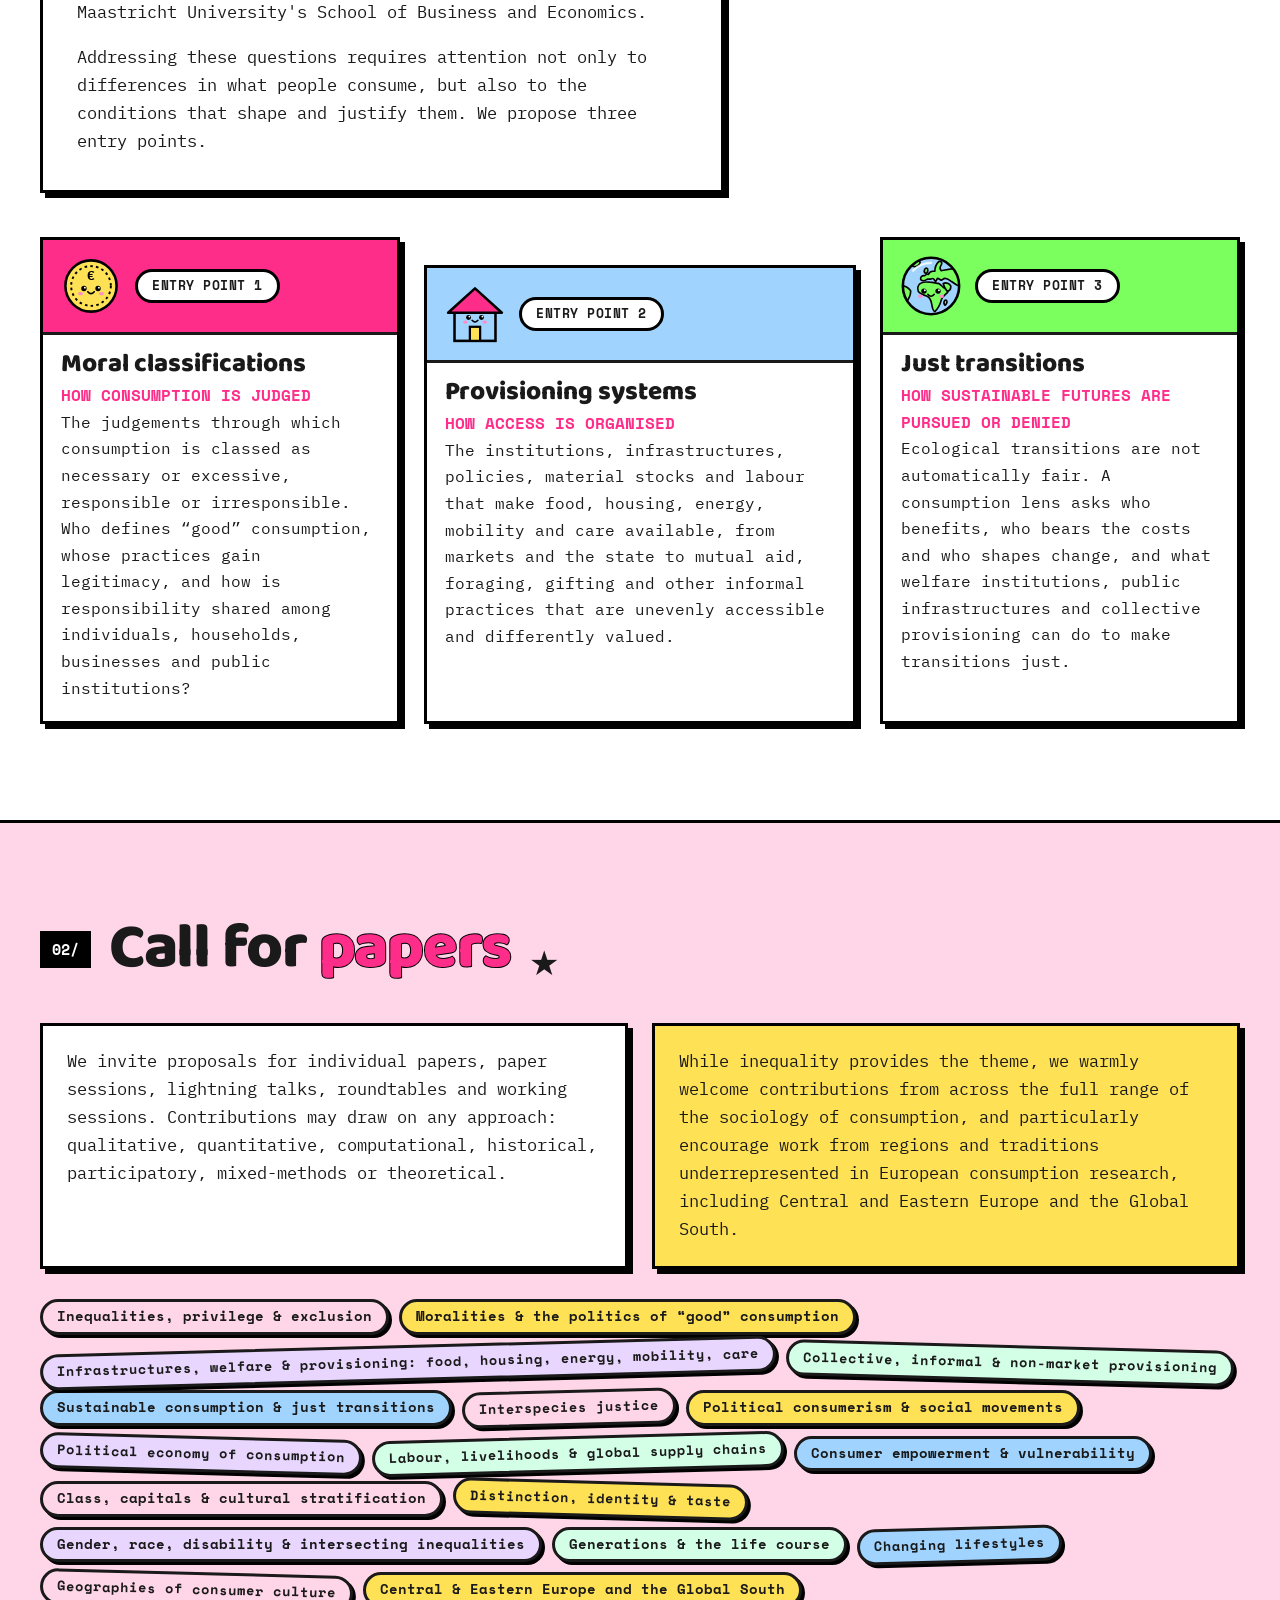
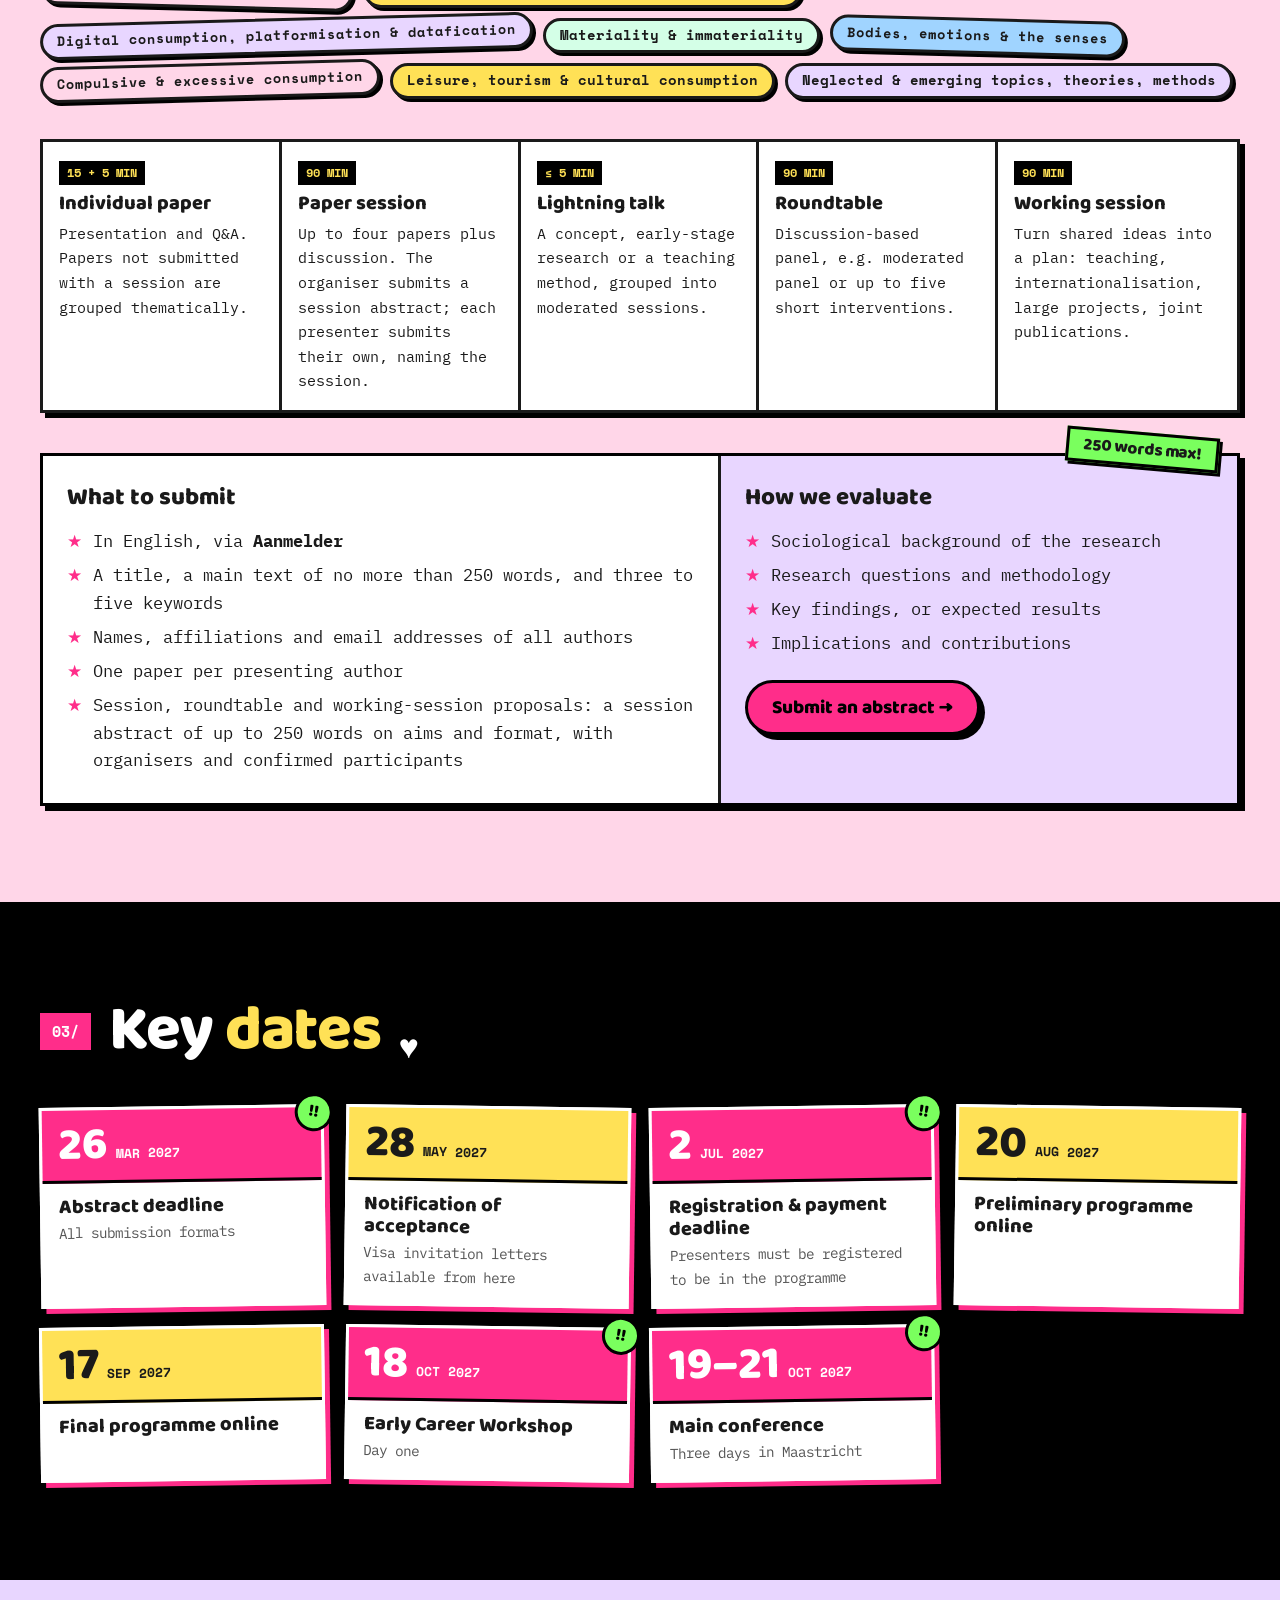
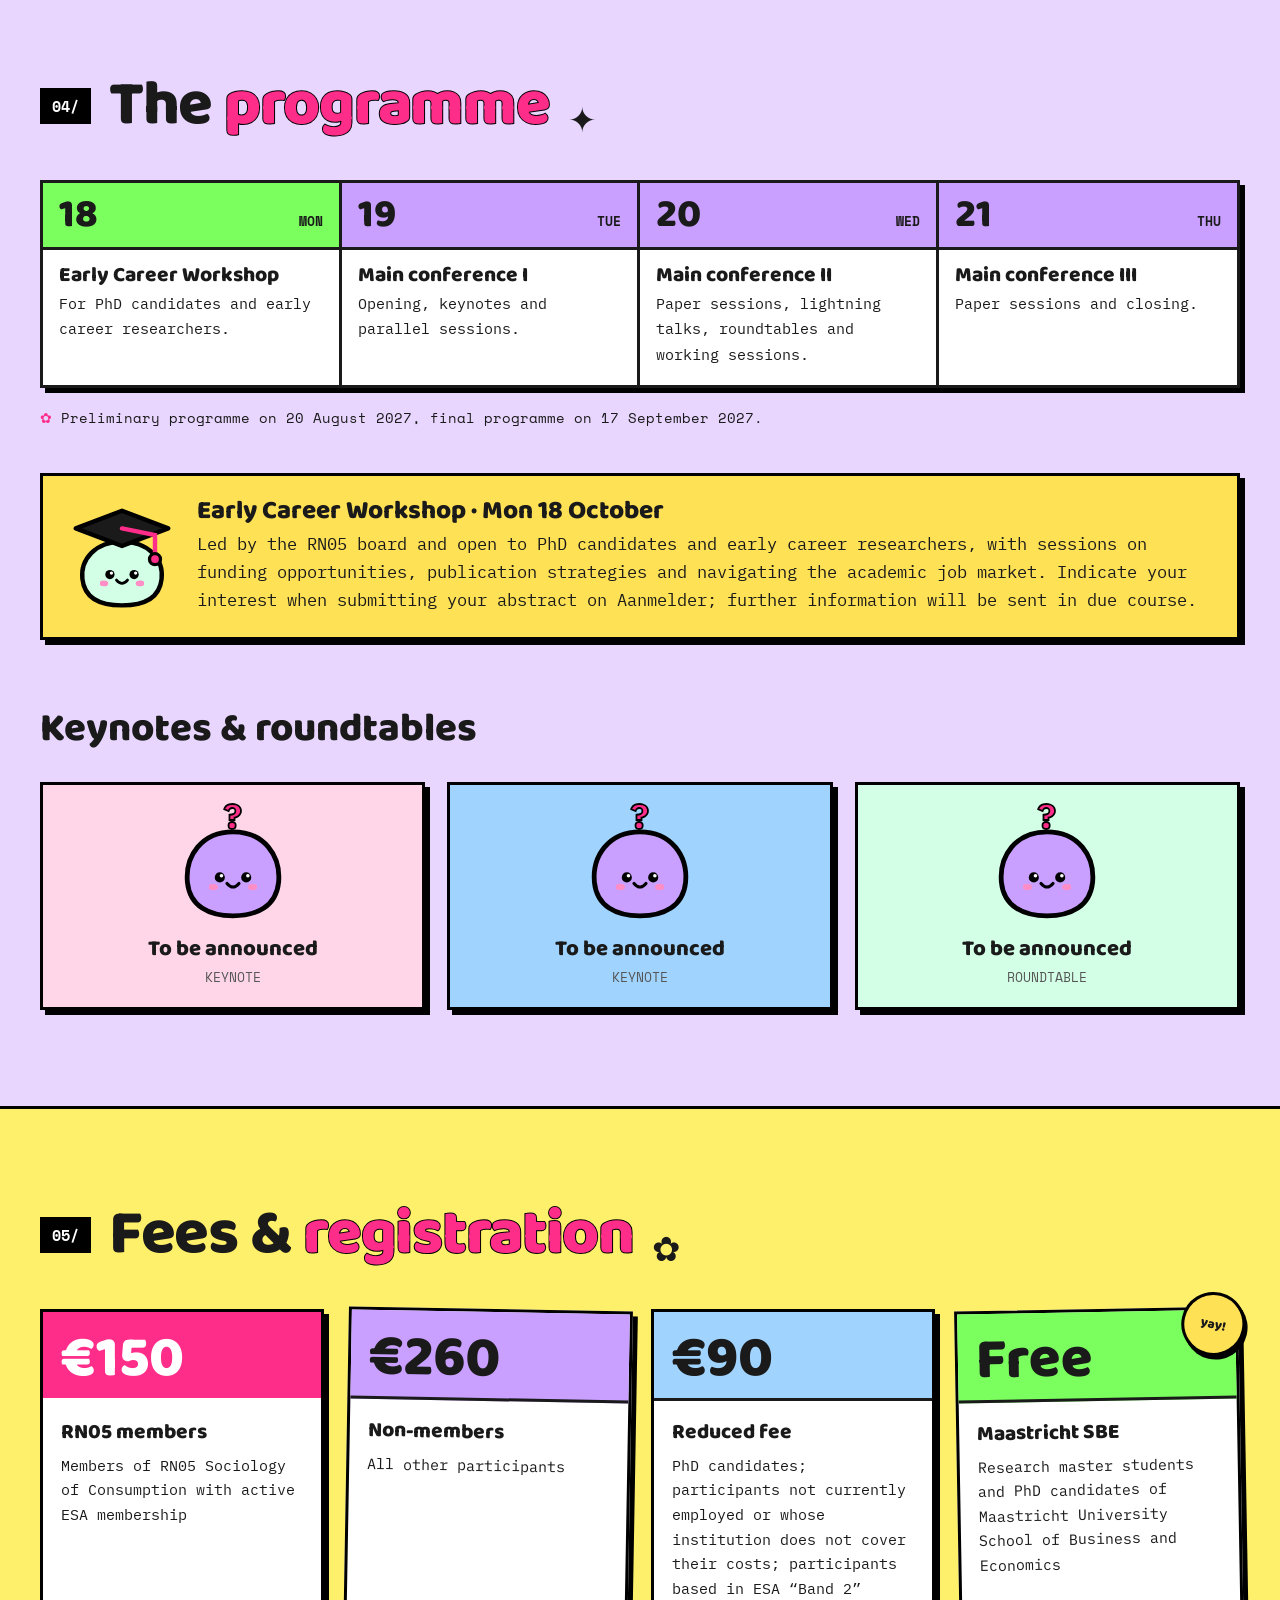
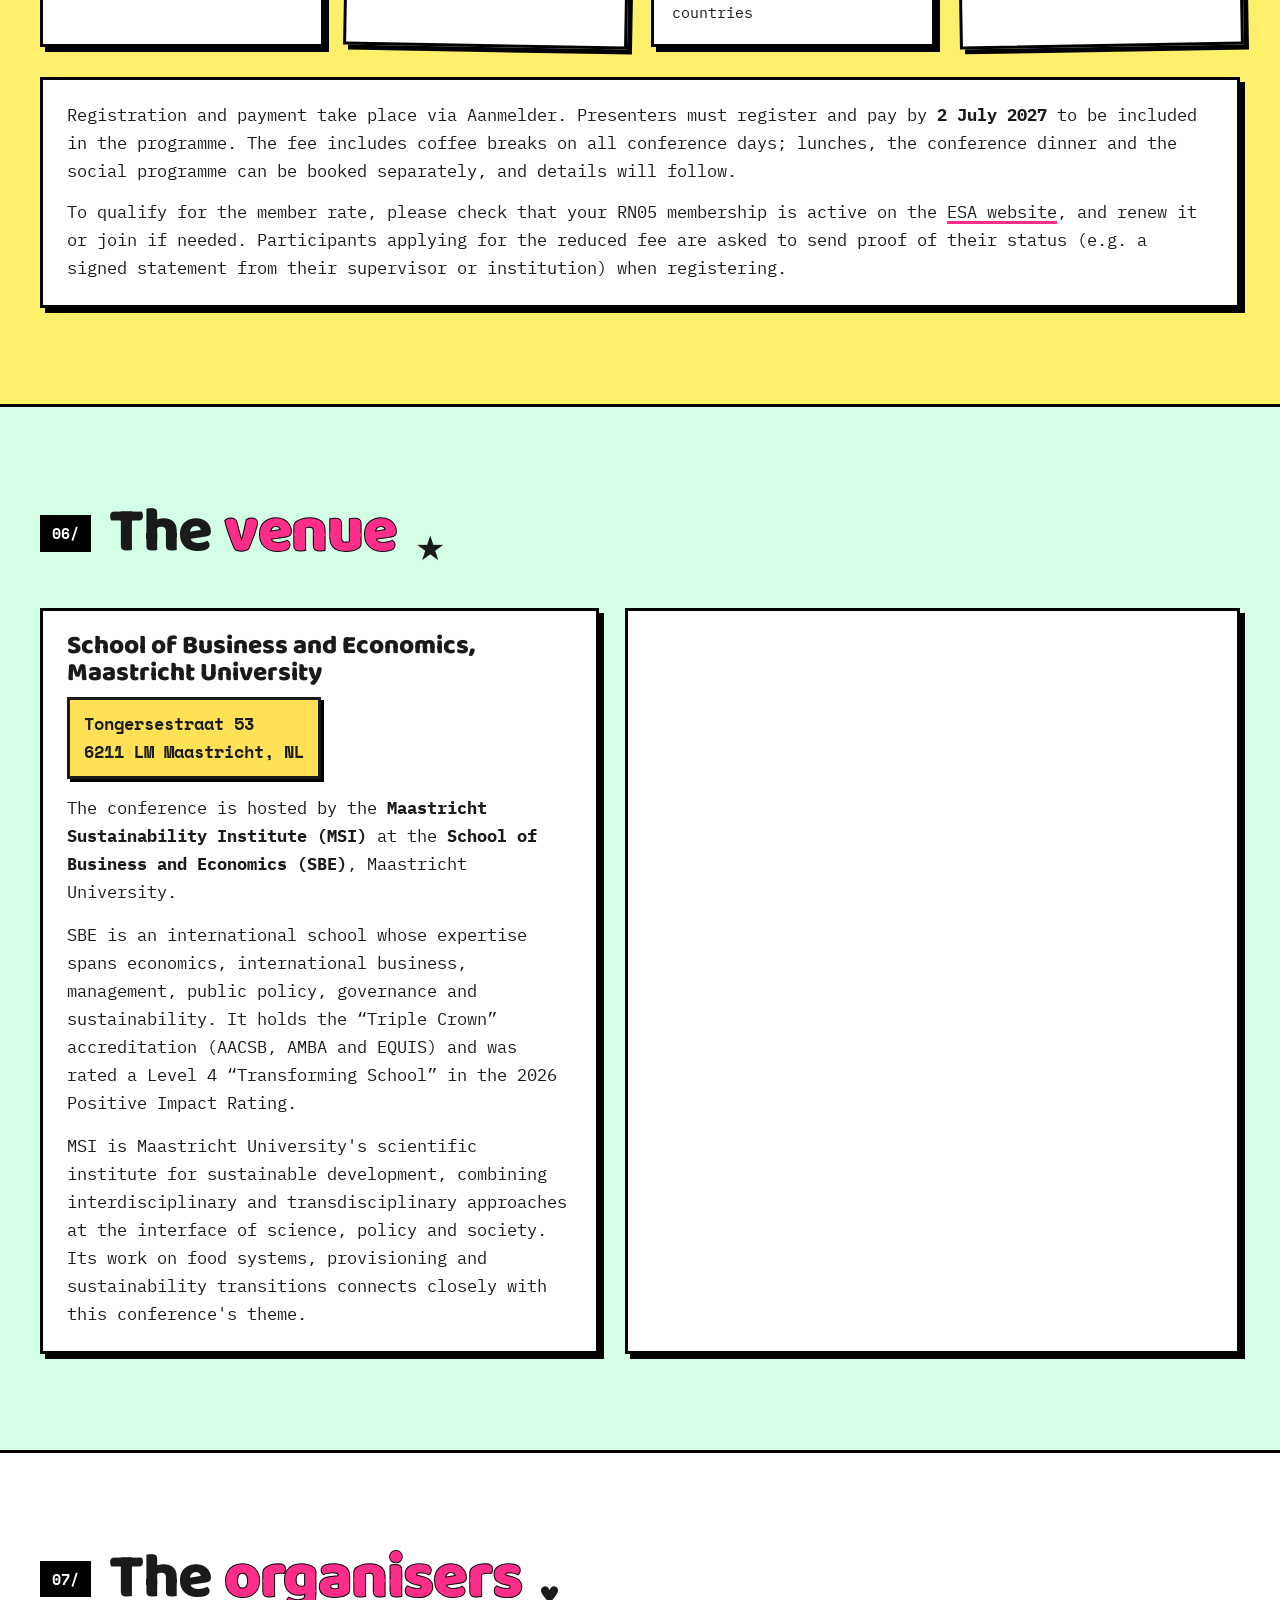
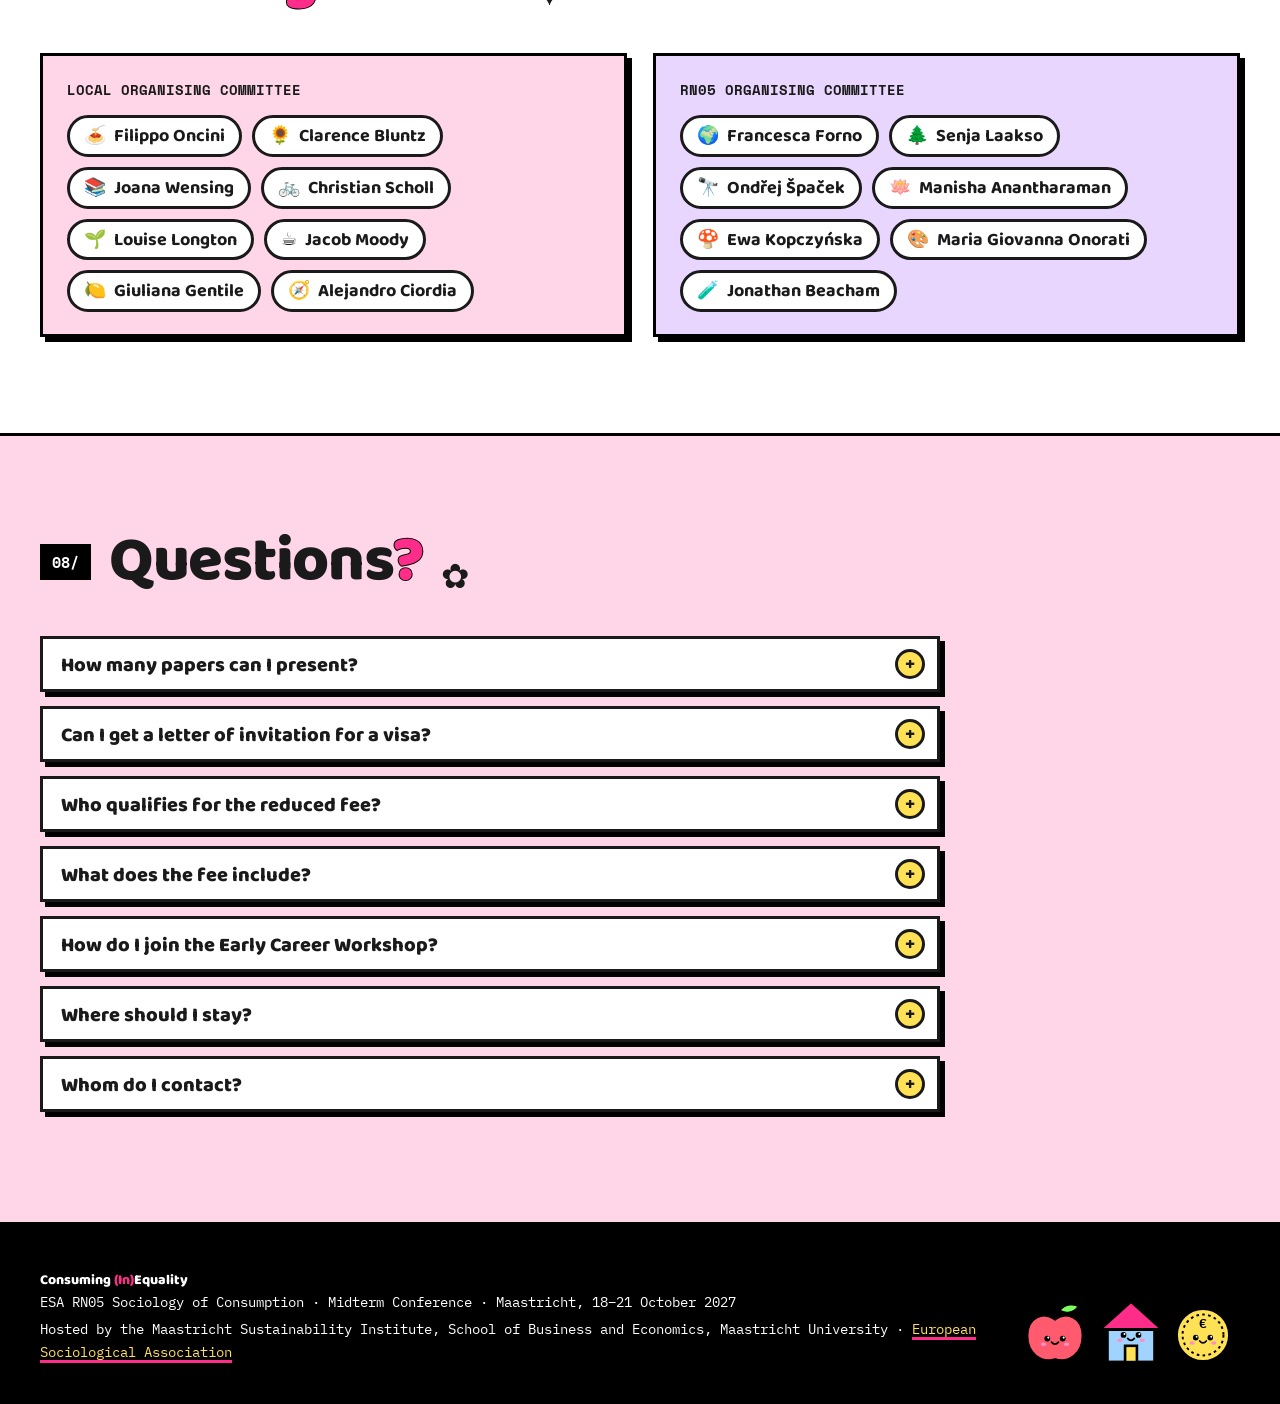
==== commit 544bec29: "Redraw globe with recognisable continents; give each organiser an emoji Co-Authored-By: Claude Opus " ====
--- a/index.html
+++ b/index.html
@@ -62,11 +62,27 @@
     </symbol>
 
     <symbol id="c-globe" viewBox="0 0 100 100">
-      <circle cx="50" cy="50" r="44" fill="#a0d4ff" stroke="#000" stroke-width="4"/>
-      <path d="M18,32 c10,-10 26,-8 28,2 c2,10 -8,12 -4,22 c-10,4 -22,-6 -24,-24z" fill="#7aff5e" stroke="#000" stroke-width="3.5"/>
-      <path d="M60,14 c12,0 24,8 26,20 c-8,4 -16,-2 -20,6 c-4,8 -14,2 -12,-10 c1,-8 2,-12 6,-16z" fill="#7aff5e" stroke="#000" stroke-width="3.5"/>
-      <path d="M56,80 c8,-6 20,-4 22,4 c-8,6 -16,6 -22,-4z" fill="#7aff5e" stroke="#000" stroke-width="3.5"/>
-      <use href="#face" x="30" y="52" width="40" height="24"/>
+      <clipPath id="earth-clip"><circle cx="50" cy="50" r="44"/></clipPath>
+      <circle cx="50" cy="50" r="44" fill="#a0d4ff"/>
+      <g clip-path="url(#earth-clip)" fill="#7aff5e" stroke="#000" stroke-width="2.6" stroke-linejoin="round">
+        <!-- Greenland -->
+        <path d="M18,10 C24,6 32,8 33,13 C32,18 26,21 21,19 C17,17 15,13 18,10 Z"/>
+        <!-- South America (eastern edge) -->
+        <path d="M2,50 C8,49 14,52 18,57 C19,63 16,69 12,75 C9,80 5,84 2,86 Z"/>
+        <!-- British Isles -->
+        <path d="M40,24 C42,21 45,22 45,25 C45,29 43,31 41,30 C39,28 39,26 40,24 Z"/>
+        <!-- Europe and Asia, with Scandinavia and Italy -->
+        <path d="M34,40 C33,36 36,33 40,34 C42,32 44,31 46,32 C47,29 50,27 53,27 L56,27 C56,22 58,16 62,12 C66,11 68,13 66,17 C64,20 64,24 66,26 C72,25 80,23 98,22 L98,52 C92,50 86,46 82,43 C78,40 76,38 72,38 C70,38 68,40 66,41 C64,40 62,38 60,38 L58,42 C57,43 56,42 55,40 C54,38 52,38 50,39 C47,40 45,38 43,40 C40,42 36,42 34,40 Z"/>
+        <!-- Africa -->
+        <path d="M30,50 C32,45 40,43 48,44 C54,44 58,46 62,46 C66,48 68,52 72,54 C76,55 78,57 76,60 C72,64 68,66 66,72 C64,80 60,86 56,90 C53,90 52,84 51,78 C50,72 48,68 44,66 C38,64 32,62 30,58 C29,55 29,52 30,50 Z"/>
+        <!-- Madagascar -->
+        <path d="M71,73 C73,71 75,72 75,75 C74,79 72,81 71,79 C70,77 70,75 71,73 Z"/>
+        <!-- Arabia -->
+        <path d="M69,46 C74,44 79,46 81,50 C81,54 79,58 75,58 C72,54 70,50 69,46 Z"/>
+      </g>
+      <path d="M22,26 C30,18 40,14 50,14" fill="none" stroke="#fff" stroke-width="3.5" stroke-linecap="round" opacity=".8"/>
+      <circle cx="50" cy="50" r="44" fill="none" stroke="#000" stroke-width="4"/>
+      <use href="#face" x="30" y="50" width="40" height="24"/>
     </symbol>
 
     <symbol id="c-mystery" viewBox="0 0 100 100">
@@ -360,15 +376,15 @@
       <div class="box committee">
         <h3>Local organising committee</h3>
         <ul>
-          <li>Filippo Oncini</li><li>Clarence Bluntz</li><li>Joana Wensing</li><li>Christian Scholl</li>
-          <li>Louise Longton</li><li>Jacob Moody</li><li>Giuliana Gentile</li><li>Alejandro Ciordia</li>
+          <li><span aria-hidden="true">🍝</span> Filippo Oncini</li><li><span aria-hidden="true">🌻</span> Clarence Bluntz</li><li><span aria-hidden="true">📚</span> Joana Wensing</li><li><span aria-hidden="true">🚲</span> Christian Scholl</li>
+          <li><span aria-hidden="true">🌱</span> Louise Longton</li><li><span aria-hidden="true">☕</span> Jacob Moody</li><li><span aria-hidden="true">🍋</span> Giuliana Gentile</li><li><span aria-hidden="true">🧭</span> Alejandro Ciordia</li>
         </ul>
       </div>
       <div class="box committee">
         <h3>RN05 organising committee</h3>
         <ul>
-          <li>Francesca Forno</li><li>Senja Laakso</li><li>Ondřej Špaček</li><li>Manisha Anantharaman</li>
-          <li>Ewa Kopczyńska</li><li>Maria Giovanna Onorati</li><li>Jonathan Beacham</li>
+          <li><span aria-hidden="true">🌍</span> Francesca Forno</li><li><span aria-hidden="true">🌲</span> Senja Laakso</li><li><span aria-hidden="true">🔭</span> Ondřej Špaček</li><li><span aria-hidden="true">🪷</span> Manisha Anantharaman</li>
+          <li><span aria-hidden="true">🍄</span> Ewa Kopczyńska</li><li><span aria-hidden="true">🎨</span> Maria Giovanna Onorati</li><li><span aria-hidden="true">🧪</span> Jonathan Beacham</li>
         </ul>
       </div>
     </div>
--- a/style.css
+++ b/style.css
@@ -297,7 +297,7 @@
 .committee h3 { font-family: var(--mono); font-weight: 700; font-size: 14px; text-transform: uppercase; margin: 0 0 14px; }
 .committee ul { list-style: none; margin: 0; padding: 0; display: flex; flex-wrap: wrap; gap: 10px; }
 .committee li { font-family: var(--display); font-weight: 700; font-size: 18px; border: var(--bw) solid; border-radius: 50px; padding: 4px 14px 2px; background: var(--white); }
-.committee li::before { content: "☺ "; color: var(--pink); }
+.committee li span { margin-right: 4px; }
 .committee:nth-child(1) { background: var(--blush); } .committee:nth-child(2) { background: var(--lavender); }
 @media (max-width: 860px) { .committees { grid-template-columns: 1fr; } }
 
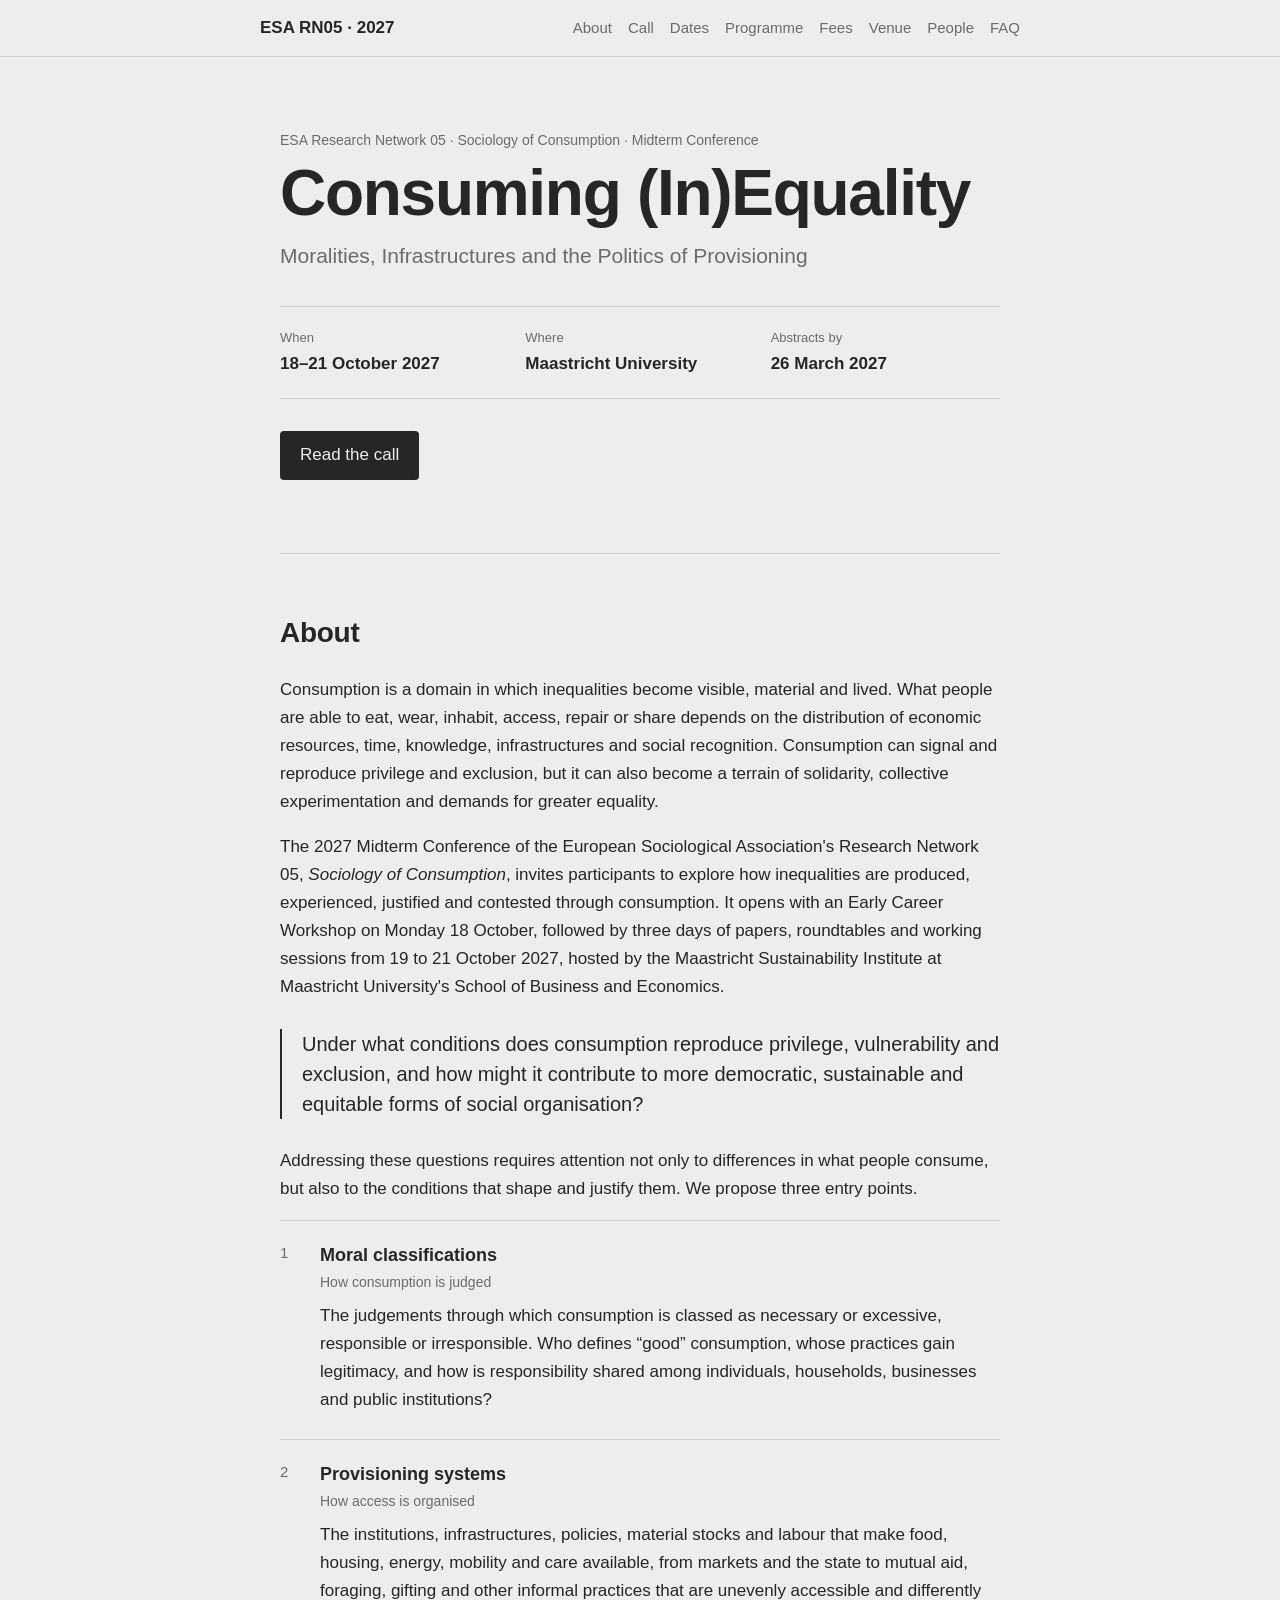
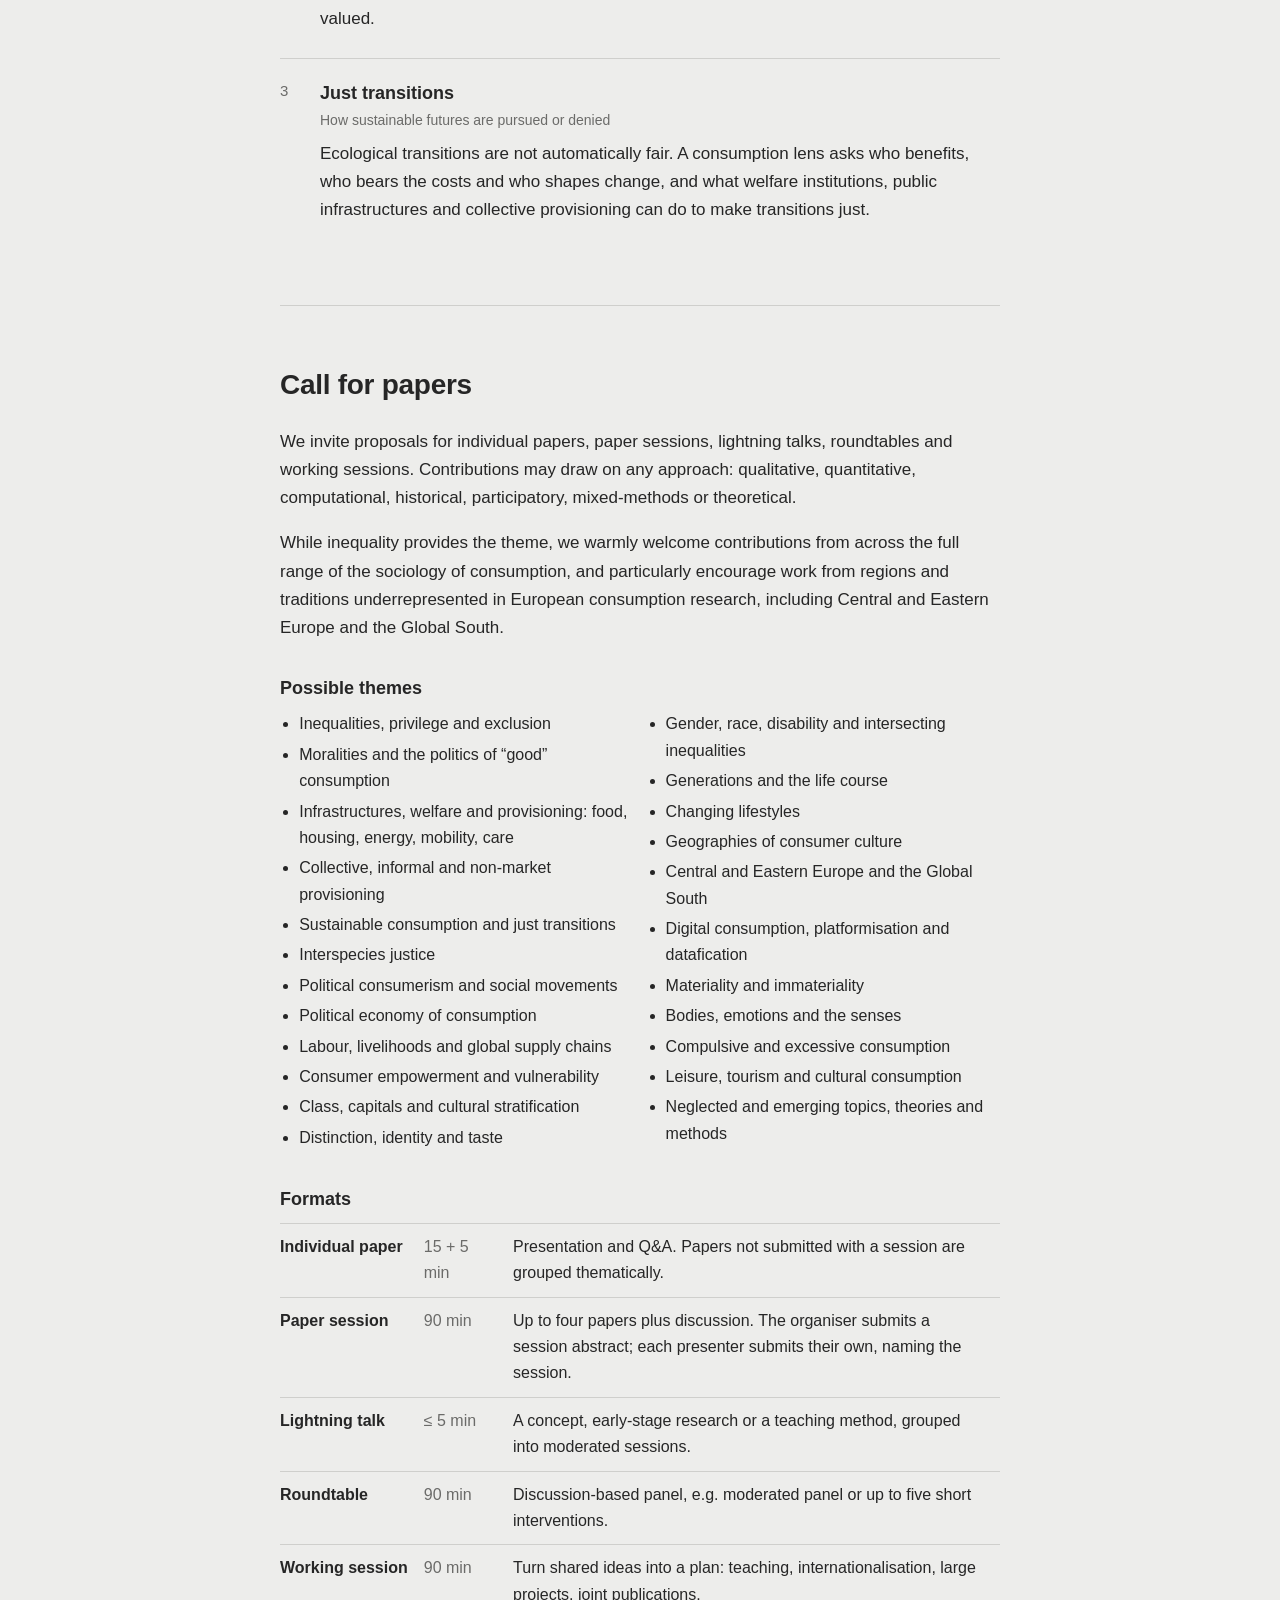
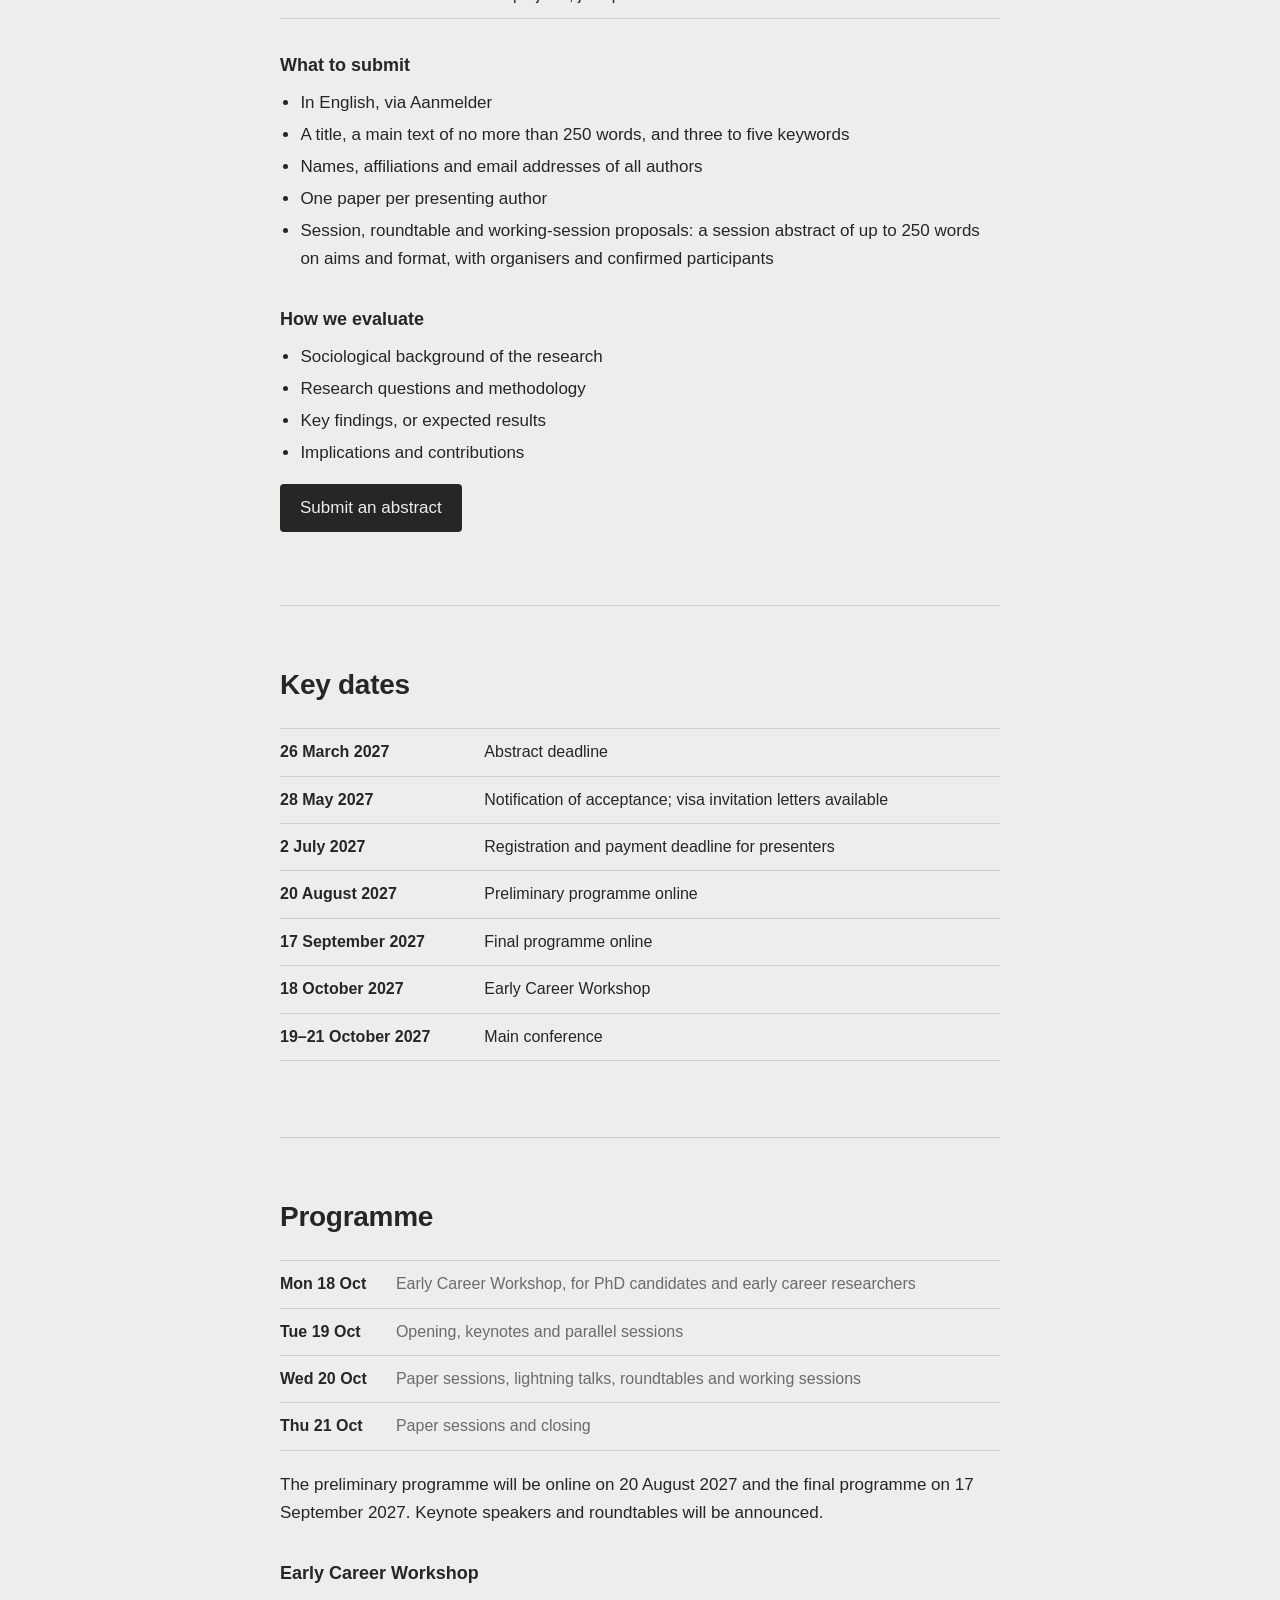
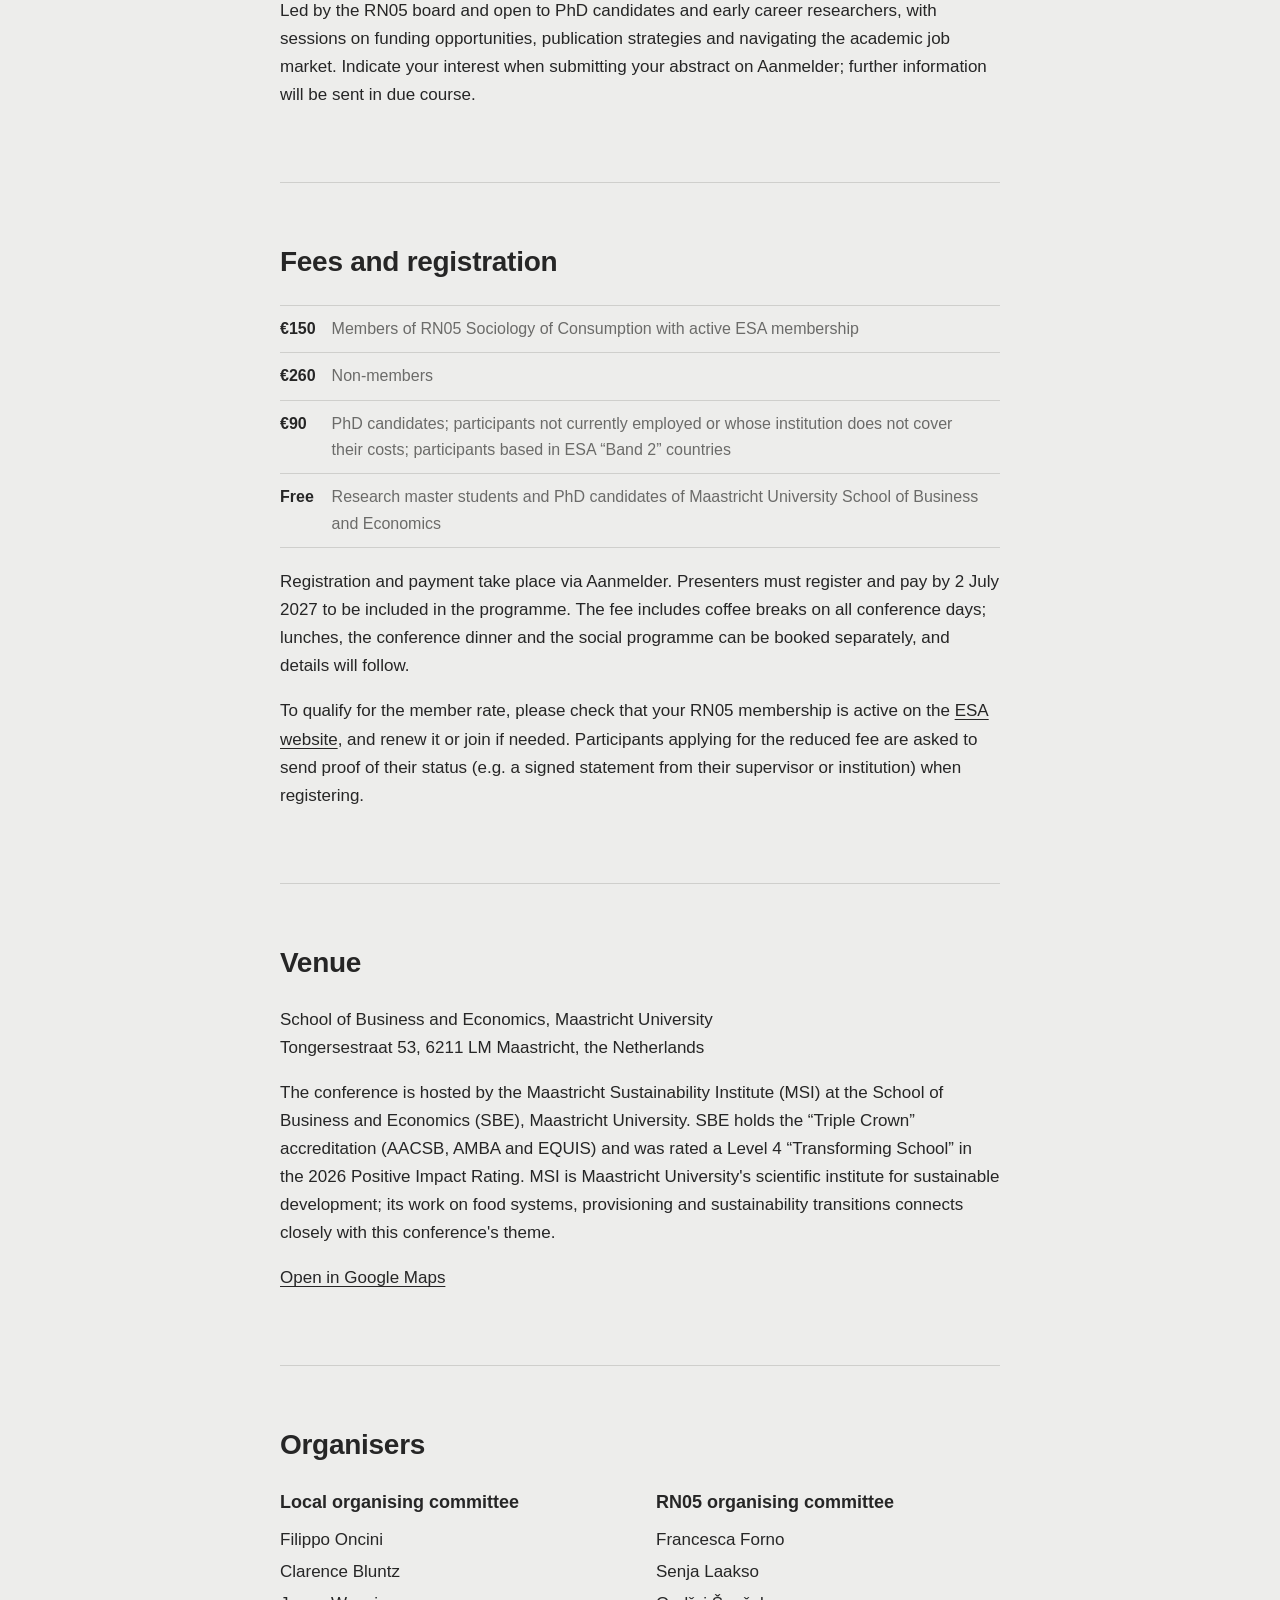
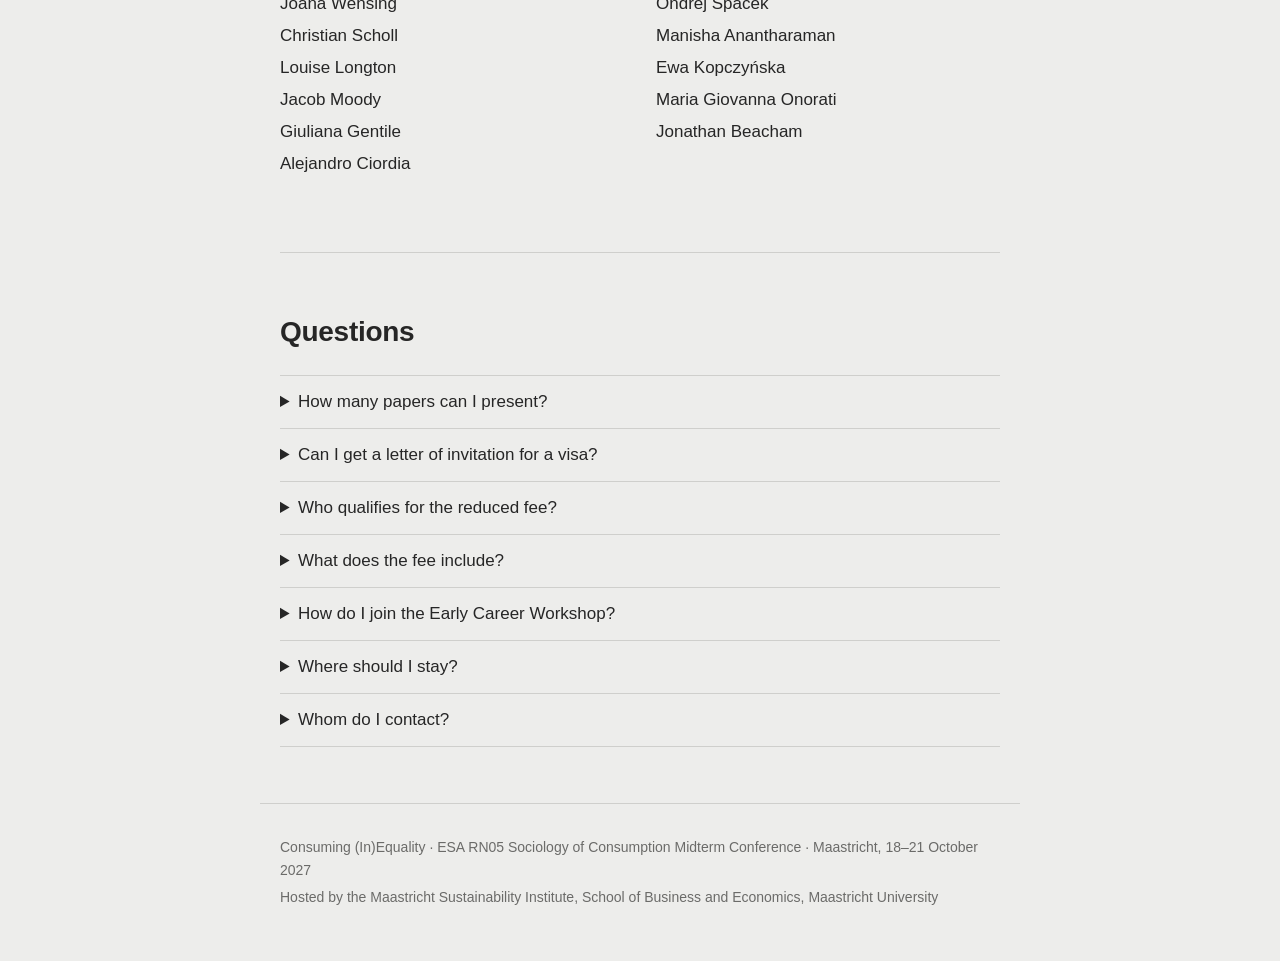
==== commit 3d36e235: "Switch site to the plain grey design Previous cute-alism version is kept on the cute-alism branch.  " ====
--- a/index.html
+++ b/index.html
@@ -4,430 +4,193 @@
   <meta charset="utf-8">
   <meta name="viewport" content="width=device-width, initial-scale=1">
   <title>Consuming (In)Equality · ESA RN05 Midterm Conference 2027</title>
-  <meta name="description" content="ESA RN05 Sociology of Consumption Midterm Conference 2027, Maastricht University, 18–21 October 2027. Consuming (In)Equality: Moralities, Infrastructures and the Politics of Provisioning.">
-  <meta property="og:title" content="Consuming (In)Equality · ESA RN05 Midterm Conference 2027">
-  <meta property="og:description" content="Maastricht University, 18–21 October 2027. Call for papers open until 26 March 2027.">
-  <link rel="icon" href="favicon.svg" type="image/svg+xml">
-  <link rel="preconnect" href="https://fonts.googleapis.com">
-  <link rel="preconnect" href="https://fonts.gstatic.com" crossorigin>
-  <link href="https://fonts.googleapis.com/css2?family=Baloo+2:wght@700;800&family=IBM+Plex+Mono:ital,wght@0,400;0,600;1,400&family=Space+Mono:wght@700&display=swap" rel="stylesheet">
-  <link rel="stylesheet" href="style.css">
+  <meta name="description" content="ESA RN05 Sociology of Consumption Midterm Conference 2027, Maastricht University, 18–21 October 2027.">
+  <link rel="stylesheet" href="style.css?v=6">
 </head>
 <body>
-<a class="skip" href="#main">Skip to content</a>
 
-<!-- Mascots: flat fills, black outlines, little faces -->
-<svg width="0" height="0" style="position:absolute" aria-hidden="true" focusable="false">
-  <defs>
-    <symbol id="face" viewBox="0 0 40 24">
-      <g class="blink"><circle cx="9" cy="8" r="4.2" fill="#000"/><circle cx="31" cy="8" r="4.2" fill="#000"/>
-      <circle cx="10.4" cy="6.6" r="1.5" fill="#fff"/><circle cx="32.4" cy="6.6" r="1.5" fill="#fff"/></g>
-      <ellipse cx="3.5" cy="16" rx="4" ry="2.6" fill="#ff8ec6"/><ellipse cx="36.5" cy="16" rx="4" ry="2.6" fill="#ff8ec6"/>
-      <path d="M15,13 q5,6 10,0" fill="none" stroke="#000" stroke-width="2.6" stroke-linecap="round"/>
-    </symbol>
-
-    <symbol id="c-apple" viewBox="0 0 100 100">
-      <path d="M50,30 c-16,-12 -40,-4 -40,24 c0,26 20,40 40,34 c20,6 40,-8 40,-34 c0,-28 -24,-36 -40,-24z" fill="#ff5a6e" stroke="#000" stroke-width="4"/>
-      <path d="M50,30 c0,-8 2,-14 6,-20" stroke="#000" stroke-width="4" fill="none" stroke-linecap="round"/>
-      <path d="M56,18 c8,-12 24,-10 28,-6 c-6,10 -20,12 -28,6z" fill="#7aff5e" stroke="#000" stroke-width="3.5"/>
-      <use href="#face" x="30" y="50" width="40" height="24"/>
-    </symbol>
-
-    <symbol id="c-bread" viewBox="0 0 100 100">
-      <path d="M12,86 L12,48 C12,26 30,18 50,18 C70,18 88,26 88,48 L88,86 Z" fill="#ffc46b" stroke="#000" stroke-width="4" stroke-linejoin="round"/>
-      <path d="M22,48 C22,36 34,30 50,30 C66,30 78,36 78,48 L78,86 L22,86 Z" fill="#fff0c9" stroke="#000" stroke-width="3"/>
-      <use href="#face" x="30" y="52" width="40" height="24"/>
-    </symbol>
-
-    <symbol id="c-house" viewBox="0 0 100 100">
-      <rect x="18" y="44" width="64" height="48" fill="#a0d4ff" stroke="#000" stroke-width="4"/>
-      <path d="M8,48 L50,10 L92,48 Z" fill="#ff2d8a" stroke="#000" stroke-width="4" stroke-linejoin="round"/>
-      <rect x="42" y="70" width="16" height="22" fill="#ffe156" stroke="#000" stroke-width="3.5"/>
-      <use href="#face" x="30" y="48" width="40" height="22"/>
-    </symbol>
-
-    <symbol id="c-bulb" viewBox="0 0 100 100">
-      <path d="M14,40 L4,34 M86,40 L96,34 M50,4 L50,0 M24,14 L18,8 M76,14 L82,8" stroke="#000" stroke-width="4" stroke-linecap="round"/>
-      <circle cx="50" cy="44" r="32" fill="#fff06b" stroke="#000" stroke-width="4"/>
-      <rect x="36" y="74" width="28" height="20" rx="3" fill="#c9a0ff" stroke="#000" stroke-width="4"/>
-      <path d="M36,82 h28" stroke="#000" stroke-width="3"/>
-      <use href="#face" x="30" y="38" width="40" height="24"/>
-    </symbol>
-
-    <symbol id="c-coin" viewBox="0 0 100 100">
-      <circle cx="50" cy="50" r="40" fill="#ffe156" stroke="#000" stroke-width="4"/>
-      <circle cx="50" cy="50" r="31" fill="none" stroke="#000" stroke-width="3" stroke-dasharray="4 5"/>
-      <text x="50" y="40" text-anchor="middle" font-family="Baloo 2, sans-serif" font-weight="800" font-size="20" fill="#000">€</text>
-      <use href="#face" x="30" y="46" width="40" height="24"/>
-    </symbol>
-
-    <symbol id="c-globe" viewBox="0 0 100 100">
-      <clipPath id="earth-clip"><circle cx="50" cy="50" r="44"/></clipPath>
-      <circle cx="50" cy="50" r="44" fill="#a0d4ff"/>
-      <g clip-path="url(#earth-clip)" fill="#7aff5e" stroke="#000" stroke-width="2.6" stroke-linejoin="round">
-        <!-- Greenland -->
-        <path d="M18,10 C24,6 32,8 33,13 C32,18 26,21 21,19 C17,17 15,13 18,10 Z"/>
-        <!-- South America (eastern edge) -->
-        <path d="M2,50 C8,49 14,52 18,57 C19,63 16,69 12,75 C9,80 5,84 2,86 Z"/>
-        <!-- British Isles -->
-        <path d="M40,24 C42,21 45,22 45,25 C45,29 43,31 41,30 C39,28 39,26 40,24 Z"/>
-        <!-- Europe and Asia, with Scandinavia and Italy -->
-        <path d="M34,40 C33,36 36,33 40,34 C42,32 44,31 46,32 C47,29 50,27 53,27 L56,27 C56,22 58,16 62,12 C66,11 68,13 66,17 C64,20 64,24 66,26 C72,25 80,23 98,22 L98,52 C92,50 86,46 82,43 C78,40 76,38 72,38 C70,38 68,40 66,41 C64,40 62,38 60,38 L58,42 C57,43 56,42 55,40 C54,38 52,38 50,39 C47,40 45,38 43,40 C40,42 36,42 34,40 Z"/>
-        <!-- Africa -->
-        <path d="M30,50 C32,45 40,43 48,44 C54,44 58,46 62,46 C66,48 68,52 72,54 C76,55 78,57 76,60 C72,64 68,66 66,72 C64,80 60,86 56,90 C53,90 52,84 51,78 C50,72 48,68 44,66 C38,64 32,62 30,58 C29,55 29,52 30,50 Z"/>
-        <!-- Madagascar -->
-        <path d="M71,73 C73,71 75,72 75,75 C74,79 72,81 71,79 C70,77 70,75 71,73 Z"/>
-        <!-- Arabia -->
-        <path d="M69,46 C74,44 79,46 81,50 C81,54 79,58 75,58 C72,54 70,50 69,46 Z"/>
-      </g>
-      <path d="M22,26 C30,18 40,14 50,14" fill="none" stroke="#fff" stroke-width="3.5" stroke-linecap="round" opacity=".8"/>
-      <circle cx="50" cy="50" r="44" fill="none" stroke="#000" stroke-width="4"/>
-      <use href="#face" x="30" y="50" width="40" height="24"/>
-    </symbol>
-
-    <symbol id="c-mystery" viewBox="0 0 100 100">
-      <path d="M50,24 C76,24 90,44 88,66 C86,86 70,94 50,94 C30,94 14,86 12,66 C10,44 24,24 50,24 Z" fill="#c9a0ff" stroke="#000" stroke-width="4"/>
-      <text x="50" y="22" text-anchor="middle" font-family="Baloo 2, sans-serif" font-weight="800" font-size="30" fill="#ff2d8a" stroke="#000" stroke-width="1.5">?</text>
-      <use href="#face" x="30" y="54" width="40" height="24"/>
-    </symbol>
-
-    <symbol id="c-grad" viewBox="0 0 100 100">
-      <path d="M50,36 C74,36 88,52 86,70 C84,88 70,94 50,94 C30,94 16,88 14,70 C12,52 26,36 50,36 Z" fill="#d4ffe7" stroke="#000" stroke-width="4"/>
-      <path d="M50,8 L92,24 L50,40 L8,24 Z" fill="#1a1a1a" stroke="#000" stroke-width="4" stroke-linejoin="round"/>
-      <path d="M50,24 L80,30 L80,48" fill="none" stroke="#ff2d8a" stroke-width="4" stroke-linecap="round"/>
-      <circle cx="80" cy="52" r="5" fill="#ff2d8a" stroke="#000" stroke-width="3"/>
-      <use href="#face" x="30" y="58" width="40" height="24"/>
-    </symbol>
-
-    <symbol id="sparkle" viewBox="0 0 20 20"><path d="M10,0 C11,7 13,9 20,10 C13,11 11,13 10,20 C9,13 7,11 0,10 C7,9 9,7 10,0Z" fill="#fff" stroke="#000" stroke-width="1.6"/></symbol>
-  </defs>
-</svg>
-
-<header class="nav">
-  <div class="nav__inner">
-    <a class="nav__brand" href="#top" aria-label="Home"><svg aria-hidden="true"><use href="#c-globe"/></svg><span>ESA <b>RN05</b> 2027</span></a>
-    <button class="nav__toggle" aria-expanded="false" aria-controls="nav-links">Menu ☰</button>
-    <ul class="nav__links" id="nav-links">
-      <li><a href="#about">About</a></li>
-      <li><a href="#call">Call</a></li>
-      <li><a href="#dates">Dates</a></li>
-      <li><a href="#programme">Programme</a></li>
-      <li><a href="#registration">Fees</a></li>
-      <li><a href="#venue">Venue</a></li>
-      <li><a href="#organisers">People</a></li>
-      <li><a href="#faq">FAQ</a></li>
-    </ul>
-  </div>
+<header class="top">
+  <a href="#" class="brand">ESA RN05 · 2027</a>
+  <nav>
+    <a href="#about">About</a>
+    <a href="#call">Call</a>
+    <a href="#dates">Dates</a>
+    <a href="#programme">Programme</a>
+    <a href="#fees">Fees</a>
+    <a href="#venue">Venue</a>
+    <a href="#people">People</a>
+    <a href="#faq">FAQ</a>
+  </nav>
 </header>
 
-<main id="main">
+<main>
 
-<!-- ===== Hero ===== -->
-<section class="hero" id="top">
-  <div class="hero__grid">
-    <div class="box hero__card">
-      <div class="hero__labels"><span class="pill">ESA RN05 · Sociology of Consumption</span><span class="pill">Midterm Conference</span></div>
-      <h1 class="hero__title">Consuming <span class="in">(In)</span><span class="hl">Equality</span></h1>
-      <p class="hero__subtitle">Moralities, Infrastructures and the Politics of Provisioning</p>
-      <ul class="facts">
-        <li><b>When</b><span>18–21 Oct 2027</span></li>
-        <li><b>Where</b><span>Maastricht University</span></li>
-        <li><b>Abstracts by</b><span>26 March 2027</span></li>
+<section class="intro">
+  <p class="small">ESA Research Network 05 · Sociology of Consumption · Midterm Conference</p>
+  <h1>Consuming (In)Equality</h1>
+  <p class="sub">Moralities, Infrastructures and the Politics of Provisioning</p>
+  <dl class="facts">
+    <div><dt>When</dt><dd>18–21 October 2027</dd></div>
+    <div><dt>Where</dt><dd>Maastricht University</dd></div>
+    <div><dt>Abstracts by</dt><dd>26 March 2027</dd></div>
+  </dl>
+  <p><a class="button" href="#call">Read the call</a></p>
+</section>
+
+<section id="about">
+  <h2>About</h2>
+  <p>Consumption is a domain in which inequalities become visible, material and lived. What people are able to eat, wear, inhabit, access, repair or share depends on the distribution of economic resources, time, knowledge, infrastructures and social recognition. Consumption can signal and reproduce privilege and exclusion, but it can also become a terrain of solidarity, collective experimentation and demands for greater equality.</p>
+  <p>The 2027 Midterm Conference of the European Sociological Association's Research Network 05, <em>Sociology of Consumption</em>, invites participants to explore how inequalities are produced, experienced, justified and contested through consumption. It opens with an Early Career Workshop on Monday 18 October, followed by three days of papers, roundtables and working sessions from 19 to 21 October 2027, hosted by the Maastricht Sustainability Institute at Maastricht University's School of Business and Economics.</p>
+  <blockquote>Under what conditions does consumption reproduce privilege, vulnerability and exclusion, and how might it contribute to more democratic, sustainable and equitable forms of social organisation?</blockquote>
+  <p>Addressing these questions requires attention not only to differences in what people consume, but also to the conditions that shape and justify them. We propose three entry points.</p>
+  <ol class="entries">
+    <li><h3>Moral classifications</h3><p class="small">How consumption is judged</p><p>The judgements through which consumption is classed as necessary or excessive, responsible or irresponsible. Who defines “good” consumption, whose practices gain legitimacy, and how is responsibility shared among individuals, households, businesses and public institutions?</p></li>
+    <li><h3>Provisioning systems</h3><p class="small">How access is organised</p><p>The institutions, infrastructures, policies, material stocks and labour that make food, housing, energy, mobility and care available, from markets and the state to mutual aid, foraging, gifting and other informal practices that are unevenly accessible and differently valued.</p></li>
+    <li><h3>Just transitions</h3><p class="small">How sustainable futures are pursued or denied</p><p>Ecological transitions are not automatically fair. A consumption lens asks who benefits, who bears the costs and who shapes change, and what welfare institutions, public infrastructures and collective provisioning can do to make transitions just.</p></li>
+  </ol>
+</section>
+
+<section id="call">
+  <h2>Call for papers</h2>
+  <p>We invite proposals for individual papers, paper sessions, lightning talks, roundtables and working sessions. Contributions may draw on any approach: qualitative, quantitative, computational, historical, participatory, mixed-methods or theoretical.</p>
+  <p>While inequality provides the theme, we warmly welcome contributions from across the full range of the sociology of consumption, and particularly encourage work from regions and traditions underrepresented in European consumption research, including Central and Eastern Europe and the Global South.</p>
+
+  <h3>Possible themes</h3>
+  <ul class="columns">
+    <li>Inequalities, privilege and exclusion</li>
+    <li>Moralities and the politics of “good” consumption</li>
+    <li>Infrastructures, welfare and provisioning: food, housing, energy, mobility, care</li>
+    <li>Collective, informal and non-market provisioning</li>
+    <li>Sustainable consumption and just transitions</li>
+    <li>Interspecies justice</li>
+    <li>Political consumerism and social movements</li>
+    <li>Political economy of consumption</li>
+    <li>Labour, livelihoods and global supply chains</li>
+    <li>Consumer empowerment and vulnerability</li>
+    <li>Class, capitals and cultural stratification</li>
+    <li>Distinction, identity and taste</li>
+    <li>Gender, race, disability and intersecting inequalities</li>
+    <li>Generations and the life course</li>
+    <li>Changing lifestyles</li>
+    <li>Geographies of consumer culture</li>
+    <li>Central and Eastern Europe and the Global South</li>
+    <li>Digital consumption, platformisation and datafication</li>
+    <li>Materiality and immateriality</li>
+    <li>Bodies, emotions and the senses</li>
+    <li>Compulsive and excessive consumption</li>
+    <li>Leisure, tourism and cultural consumption</li>
+    <li>Neglected and emerging topics, theories and methods</li>
+  </ul>
+
+  <h3>Formats</h3>
+  <table>
+    <tr><th>Individual paper</th><td>15 + 5 min</td><td>Presentation and Q&amp;A. Papers not submitted with a session are grouped thematically.</td></tr>
+    <tr><th>Paper session</th><td>90 min</td><td>Up to four papers plus discussion. The organiser submits a session abstract; each presenter submits their own, naming the session.</td></tr>
+    <tr><th>Lightning talk</th><td>≤ 5 min</td><td>A concept, early-stage research or a teaching method, grouped into moderated sessions.</td></tr>
+    <tr><th>Roundtable</th><td>90 min</td><td>Discussion-based panel, e.g. moderated panel or up to five short interventions.</td></tr>
+    <tr><th>Working session</th><td>90 min</td><td>Turn shared ideas into a plan: teaching, internationalisation, large projects, joint publications.</td></tr>
+  </table>
+
+  <h3>What to submit</h3>
+  <ul>
+    <li>In English, via Aanmelder<!-- TODO: add Aanmelder submission link --></li>
+    <li>A title, a main text of no more than 250 words, and three to five keywords</li>
+    <li>Names, affiliations and email addresses of all authors</li>
+    <li>One paper per presenting author</li>
+    <li>Session, roundtable and working-session proposals: a session abstract of up to 250 words on aims and format, with organisers and confirmed participants</li>
+  </ul>
+  <h3>How we evaluate</h3>
+  <ul>
+    <li>Sociological background of the research</li>
+    <li>Research questions and methodology</li>
+    <li>Key findings, or expected results</li>
+    <li>Implications and contributions</li>
+  </ul>
+  <p><a class="button" href="#">Submit an abstract</a><!-- TODO: Aanmelder link --></p>
+</section>
+
+<section id="dates">
+  <h2>Key dates</h2>
+  <table class="dates">
+    <tr><th>26 March 2027</th><td>Abstract deadline</td></tr>
+    <tr><th>28 May 2027</th><td>Notification of acceptance; visa invitation letters available</td></tr>
+    <tr><th>2 July 2027</th><td>Registration and payment deadline for presenters</td></tr>
+    <tr><th>20 August 2027</th><td>Preliminary programme online</td></tr>
+    <tr><th>17 September 2027</th><td>Final programme online</td></tr>
+    <tr><th>18 October 2027</th><td>Early Career Workshop</td></tr>
+    <tr><th>19–21 October 2027</th><td>Main conference</td></tr>
+  </table>
+</section>
+
+<section id="programme">
+  <h2>Programme</h2>
+  <table>
+    <tr><th>Mon 18 Oct</th><td>Early Career Workshop, for PhD candidates and early career researchers</td></tr>
+    <tr><th>Tue 19 Oct</th><td>Opening, keynotes and parallel sessions</td></tr>
+    <tr><th>Wed 20 Oct</th><td>Paper sessions, lightning talks, roundtables and working sessions</td></tr>
+    <tr><th>Thu 21 Oct</th><td>Paper sessions and closing</td></tr>
+  </table>
+  <p>The preliminary programme will be online on 20 August 2027 and the final programme on 17 September 2027. Keynote speakers and roundtables will be announced.</p>
+  <h3>Early Career Workshop</h3>
+  <p>Led by the RN05 board and open to PhD candidates and early career researchers, with sessions on funding opportunities, publication strategies and navigating the academic job market. Indicate your interest when submitting your abstract on Aanmelder; further information will be sent in due course.</p>
+</section>
+
+<section id="fees">
+  <h2>Fees and registration</h2>
+  <table>
+    <tr><th>€150</th><td>Members of RN05 Sociology of Consumption with active ESA membership</td></tr>
+    <tr><th>€260</th><td>Non-members</td></tr>
+    <tr><th>€90</th><td>PhD candidates; participants not currently employed or whose institution does not cover their costs; participants based in ESA “Band 2” countries</td></tr>
+    <tr><th>Free</th><td>Research master students and PhD candidates of Maastricht University School of Business and Economics</td></tr>
+  </table>
+  <p>Registration and payment take place via Aanmelder. Presenters must register and pay by 2 July 2027 to be included in the programme. The fee includes coffee breaks on all conference days; lunches, the conference dinner and the social programme can be booked separately, and details will follow.</p>
+  <p>To qualify for the member rate, please check that your RN05 membership is active on the <a href="https://www.europeansociology.org/" target="_blank" rel="noopener">ESA website</a>, and renew it or join if needed. Participants applying for the reduced fee are asked to send proof of their status (e.g. a signed statement from their supervisor or institution) when registering.</p>
+</section>
+
+<section id="venue">
+  <h2>Venue</h2>
+  <p>School of Business and Economics, Maastricht University<br>Tongersestraat 53, 6211 LM Maastricht, the Netherlands</p>
+  <p>The conference is hosted by the Maastricht Sustainability Institute (MSI) at the School of Business and Economics (SBE), Maastricht University. SBE holds the “Triple Crown” accreditation (AACSB, AMBA and EQUIS) and was rated a Level 4 “Transforming School” in the 2026 Positive Impact Rating. MSI is Maastricht University's scientific institute for sustainable development; its work on food systems, provisioning and sustainability transitions connects closely with this conference's theme.</p>
+  <p><a href="https://www.google.com/maps?q=Tongersestraat+53,+6211+LM+Maastricht" target="_blank" rel="noopener">Open in Google Maps</a></p>
+</section>
+
+<section id="people">
+  <h2>Organisers</h2>
+  <div class="two">
+    <div>
+      <h3>Local organising committee</h3>
+      <ul class="plain">
+        <li>Filippo Oncini</li><li>Clarence Bluntz</li><li>Joana Wensing</li><li>Christian Scholl</li>
+        <li>Louise Longton</li><li>Jacob Moody</li><li>Giuliana Gentile</li><li>Alejandro Ciordia</li>
       </ul>
-      <div class="hero__actions">
-        <a class="btn" href="#call">Read the call ♥</a>
-        <a class="btn btn--yellow" href="#dates">Key dates ★</a>
-      </div>
     </div>
-
-    <div class="box stage">
-      <svg class="crowd" viewBox="0 0 500 500" role="img" aria-label="A crowd of smiling everyday things — a globe, an apple, a loaf of bread, a house, a light bulb and a coin — standing together">
-        <rect x="0" y="410" width="500" height="90" fill="#ffe156"/>
-        <path d="M0,410 H500" stroke="#000" stroke-width="4"/>
-        <g stroke="#000" stroke-width="3" opacity=".9"><path d="M40,440 h40 M140,470 h50 M300,452 h44 M410,480 h50"/></g>
-        <circle cx="250" cy="230" r="150" fill="#ff8ec6" stroke="#000" stroke-width="4"/>
-        <use class="bob" href="#c-globe" x="150" y="140" width="200" height="200"/>
-        <use class="bob d1" href="#c-coin" x="40" y="60" width="110" height="110"/>
-        <use class="bob d2" href="#c-bulb" x="360" y="40" width="110" height="110"/>
-        <use class="bob d3" href="#c-apple" x="34" y="290" width="130" height="130"/>
-        <use class="bob d4" href="#c-house" x="340" y="280" width="140" height="140"/>
-        <use class="bob d2" href="#c-bread" x="190" y="336" width="120" height="100"/>
-        <use href="#sparkle" x="190" y="40" width="30" height="30"/>
-        <use href="#sparkle" x="320" y="200" width="20" height="20"/>
-        <use href="#sparkle" x="30" y="220" width="24" height="24"/>
-        <use href="#sparkle" x="460" y="200" width="22" height="22"/>
-      </svg>
-      <span class="sticker sticker--a">Call for papers open!</span>
-      <span class="sticker sticker--b">Maastricht ✿ 2027</span>
+    <div>
+      <h3>RN05 organising committee</h3>
+      <ul class="plain">
+        <li>Francesca Forno</li><li>Senja Laakso</li><li>Ondřej Špaček</li><li>Manisha Anantharaman</li>
+        <li>Ewa Kopczyńska</li><li>Maria Giovanna Onorati</li><li>Jonathan Beacham</li>
+      </ul>
     </div>
   </div>
 </section>
 
-<div class="marquee" aria-hidden="true">
-  <div class="marquee__track">
-    <span>Abstracts due 26 March 2027 ✿</span><span>Maastricht ★ 18–21 October ♥</span><span>Moralities ✦ Infrastructures ✦ Provisioning ✿</span><span>Early Career Workshop 18 Oct ★</span><span>All methods welcome ♥</span>
-    <span>Abstracts due 26 March 2027 ✿</span><span>Maastricht ★ 18–21 October ♥</span><span>Moralities ✦ Infrastructures ✦ Provisioning ✿</span><span>Early Career Workshop 18 Oct ★</span><span>All methods welcome ♥</span>
-  </div>
-</div>
-
-<!-- ===== About ===== -->
-<section class="section section--white" id="about">
-  <div class="container">
-    <div class="head"><span class="head__num">01/</span><h2>About the <em>conference</em></h2><span class="deco" aria-hidden="true">✿</span></div>
-
-    <div class="about">
-      <div class="box about__text">
-        <p>Consumption is a domain in which inequalities become visible, material and lived. What people are able to eat, wear, inhabit, access, repair or share depends on the distribution of economic resources, time, knowledge, infrastructures and social recognition. Consumption can signal and reproduce privilege and exclusion, but it can also become a terrain of solidarity, collective experimentation and demands for greater equality.</p>
-        <p>The 2027 Midterm Conference of the European Sociological Association's Research Network 05, <em>Sociology of Consumption</em>, invites participants to explore how inequalities are produced, experienced, justified and contested through consumption. It opens with an Early Career Workshop on Monday 18 October, followed by three days of papers, roundtables and working sessions from 19 to 21 October 2027, hosted by the Maastricht Sustainability Institute at Maastricht University's School of Business and Economics.</p>
-        <p>Addressing these questions requires attention not only to differences in what people consume, but also to the conditions that shape and justify them. We propose three entry points.</p>
-      </div>
-      <div class="bubble-wrap">
-        <div class="box bubble"><small>Big question</small>Under what conditions does consumption reproduce privilege, vulnerability and exclusion, and how might it contribute to more democratic, sustainable and equitable forms of social organisation?</div>
-        <svg aria-hidden="true"><use class="bob" href="#c-bulb"/></svg>
-      </div>
-    </div>
-
-    <div class="entries">
-      <article class="box entry">
-        <div class="entry__top"><svg aria-hidden="true"><use href="#c-coin"/></svg><span class="pill">Entry point 1</span></div>
-        <div class="entry__body">
-          <h3>Moral classifications</h3>
-          <p class="entry__q">How consumption is judged</p>
-          <p>The judgements through which consumption is classed as necessary or excessive, responsible or irresponsible. Who defines “good” consumption, whose practices gain legitimacy, and how is responsibility shared among individuals, households, businesses and public institutions?</p>
-        </div>
-      </article>
-      <article class="box entry">
-        <div class="entry__top"><svg aria-hidden="true"><use href="#c-house"/></svg><span class="pill">Entry point 2</span></div>
-        <div class="entry__body">
-          <h3>Provisioning systems</h3>
-          <p class="entry__q">How access is organised</p>
-          <p>The institutions, infrastructures, policies, material stocks and labour that make food, housing, energy, mobility and care available, from markets and the state to mutual aid, foraging, gifting and other informal practices that are unevenly accessible and differently valued.</p>
-        </div>
-      </article>
-      <article class="box entry">
-        <div class="entry__top"><svg aria-hidden="true"><use href="#c-globe"/></svg><span class="pill">Entry point 3</span></div>
-        <div class="entry__body">
-          <h3>Just transitions</h3>
-          <p class="entry__q">How sustainable futures are pursued or denied</p>
-          <p>Ecological transitions are not automatically fair. A consumption lens asks who benefits, who bears the costs and who shapes change, and what welfare institutions, public infrastructures and collective provisioning can do to make transitions just.</p>
-        </div>
-      </article>
-    </div>
-  </div>
-</section>
-
-<!-- ===== Call ===== -->
-<section class="section section--pink" id="call">
-  <div class="container">
-    <div class="head"><span class="head__num">02/</span><h2>Call for <em>papers</em></h2><span class="deco" aria-hidden="true">★</span></div>
-
-    <div class="call-intro">
-      <div class="box"><p>We invite proposals for individual papers, paper sessions, lightning talks, roundtables and working sessions. Contributions may draw on any approach: qualitative, quantitative, computational, historical, participatory, mixed-methods or theoretical.</p></div>
-      <div class="box" style="background:var(--yellow)"><p>While inequality provides the theme, we warmly welcome contributions from across the full range of the sociology of consumption, and particularly encourage work from regions and traditions underrepresented in European consumption research, including Central and Eastern Europe and the Global South.</p></div>
-    </div>
-
-    <ul class="chips" aria-label="Possible themes">
-      <li>Inequalities, privilege &amp; exclusion</li>
-      <li>Moralities &amp; the politics of “good” consumption</li>
-      <li>Infrastructures, welfare &amp; provisioning: food, housing, energy, mobility, care</li>
-      <li>Collective, informal &amp; non-market provisioning</li>
-      <li>Sustainable consumption &amp; just transitions</li>
-      <li>Interspecies justice</li>
-      <li>Political consumerism &amp; social movements</li>
-      <li>Political economy of consumption</li>
-      <li>Labour, livelihoods &amp; global supply chains</li>
-      <li>Consumer empowerment &amp; vulnerability</li>
-      <li>Class, capitals &amp; cultural stratification</li>
-      <li>Distinction, identity &amp; taste</li>
-      <li>Gender, race, disability &amp; intersecting inequalities</li>
-      <li>Generations &amp; the life course</li>
-      <li>Changing lifestyles</li>
-      <li>Geographies of consumer culture</li>
-      <li>Central &amp; Eastern Europe and the Global South</li>
-      <li>Digital consumption, platformisation &amp; datafication</li>
-      <li>Materiality &amp; immateriality</li>
-      <li>Bodies, emotions &amp; the senses</li>
-      <li>Compulsive &amp; excessive consumption</li>
-      <li>Leisure, tourism &amp; cultural consumption</li>
-      <li>Neglected &amp; emerging topics, theories, methods</li>
-    </ul>
-
-    <div class="formats">
-      <div class="format"><span class="dur">15 + 5 MIN</span><h4>Individual paper</h4><p>Presentation and Q&amp;A. Papers not submitted with a session are grouped thematically.</p></div>
-      <div class="format"><span class="dur">90 MIN</span><h4>Paper session</h4><p>Up to four papers plus discussion. The organiser submits a session abstract; each presenter submits their own, naming the session.</p></div>
-      <div class="format"><span class="dur">≤ 5 MIN</span><h4>Lightning talk</h4><p>A concept, early-stage research or a teaching method, grouped into moderated sessions.</p></div>
-      <div class="format"><span class="dur">90 MIN</span><h4>Roundtable</h4><p>Discussion-based panel, e.g. moderated panel or up to five short interventions.</p></div>
-      <div class="format"><span class="dur">90 MIN</span><h4>Working session</h4><p>Turn shared ideas into a plan: teaching, internationalisation, large projects, joint publications.</p></div>
-    </div>
-
-    <div class="box guide">
-      <span class="sticker">250 words max!</span>
-      <div>
-        <h3>What to submit</h3>
-        <ul>
-          <li>In English, via <strong>Aanmelder</strong><!-- TODO: add Aanmelder submission link --></li>
-          <li>A title, a main text of no more than 250 words, and three to five keywords</li>
-          <li>Names, affiliations and email addresses of all authors</li>
-          <li>One paper per presenting author</li>
-          <li>Session, roundtable and working-session proposals: a session abstract of up to 250 words on aims and format, with organisers and confirmed participants</li>
-        </ul>
-      </div>
-      <div>
-        <h3>How we evaluate</h3>
-        <ul>
-          <li>Sociological background of the research</li>
-          <li>Research questions and methodology</li>
-          <li>Key findings, or expected results</li>
-          <li>Implications and contributions</li>
-        </ul>
-        <p style="margin:22px 0 0"><a class="btn" href="#">Submit an abstract →</a><!-- TODO: Aanmelder link --></p>
-      </div>
-    </div>
-  </div>
-</section>
-
-<!-- ===== Dates ===== -->
-<section class="section section--black" id="dates">
-  <div class="container">
-    <div class="head"><span class="head__num">03/</span><h2>Key <em>dates</em></h2><span class="deco" aria-hidden="true">♥</span></div>
-    <ol class="dates">
-      <li class="date key"><div class="date__day"><b>26</b><span>Mar 2027</span></div><h4>Abstract deadline</h4><p>All submission formats</p></li>
-      <li class="date"><div class="date__day"><b>28</b><span>May 2027</span></div><h4>Notification of acceptance</h4><p>Visa invitation letters available from here</p></li>
-      <li class="date key"><div class="date__day"><b>2</b><span>Jul 2027</span></div><h4>Registration &amp; payment deadline</h4><p>Presenters must be registered to be in the programme</p></li>
-      <li class="date"><div class="date__day"><b>20</b><span>Aug 2027</span></div><h4>Preliminary programme online</h4><p>&nbsp;</p></li>
-      <li class="date"><div class="date__day"><b>17</b><span>Sep 2027</span></div><h4>Final programme online</h4><p>&nbsp;</p></li>
-      <li class="date key"><div class="date__day"><b>18</b><span>Oct 2027</span></div><h4>Early Career Workshop</h4><p>Day one</p></li>
-      <li class="date key"><div class="date__day"><b>19–21</b><span>Oct 2027</span></div><h4>Main conference</h4><p>Three days in Maastricht</p></li>
-    </ol>
-  </div>
-</section>
-
-<!-- ===== Programme ===== -->
-<section class="section section--lilac" id="programme">
-  <div class="container">
-    <div class="head"><span class="head__num">04/</span><h2>The <em>programme</em></h2><span class="deco" aria-hidden="true">✦</span></div>
-    <div class="days">
-      <div class="day"><div class="day__head"><b>18</b><span>Mon</span></div><h3>Early Career Workshop</h3><p>For PhD candidates and early career researchers.</p></div>
-      <div class="day"><div class="day__head"><b>19</b><span>Tue</span></div><h3>Main conference I</h3><p>Opening, keynotes and parallel sessions.</p></div>
-      <div class="day"><div class="day__head"><b>20</b><span>Wed</span></div><h3>Main conference II</h3><p>Paper sessions, lightning talks, roundtables and working sessions.</p></div>
-      <div class="day"><div class="day__head"><b>21</b><span>Thu</span></div><h3>Main conference III</h3><p>Paper sessions and closing.</p></div>
-    </div>
-    <p class="note">Preliminary programme on 20 August 2027, final programme on 17 September 2027.</p>
-
-    <div class="box ecw">
-      <svg aria-hidden="true"><use class="bob" href="#c-grad"/></svg>
-      <div>
-        <h3>Early Career Workshop · Mon 18 October</h3>
-        <p>Led by the RN05 board and open to PhD candidates and early career researchers, with sessions on funding opportunities, publication strategies and navigating the academic job market. Indicate your interest when submitting your abstract on Aanmelder; further information will be sent in due course.</p>
-      </div>
-    </div>
-
-    <h3 class="speakers-title">Keynotes &amp; roundtables</h3>
-    <div class="speakers">
-      <div class="box speaker"><svg aria-hidden="true"><use href="#c-mystery"/></svg><h3>To be announced</h3><p>Keynote</p></div>
-      <div class="box speaker"><svg aria-hidden="true"><use href="#c-mystery"/></svg><h3>To be announced</h3><p>Keynote</p></div>
-      <div class="box speaker"><svg aria-hidden="true"><use href="#c-mystery"/></svg><h3>To be announced</h3><p>Roundtable</p></div>
-    </div>
-  </div>
-</section>
-
-<!-- ===== Fees ===== -->
-<section class="section section--yellow" id="registration">
-  <div class="container">
-    <div class="head"><span class="head__num">05/</span><h2>Fees &amp; <em>registration</em></h2><span class="deco" aria-hidden="true">✿</span></div>
-    <div class="fees">
-      <div class="box fee"><div class="fee__price">€150</div><h3>RN05 members</h3><p>Members of RN05 Sociology of Consumption with active ESA membership</p></div>
-      <div class="box fee"><div class="fee__price">€260</div><h3>Non-members</h3><p>All other participants</p></div>
-      <div class="box fee"><div class="fee__price">€90</div><h3>Reduced fee</h3><p>PhD candidates; participants not currently employed or whose institution does not cover their costs; participants based in ESA “Band 2” countries</p></div>
-      <div class="box fee"><span class="sticker">yay!</span><div class="fee__price">Free</div><h3>Maastricht SBE</h3><p>Research master students and PhD candidates of Maastricht University School of Business and Economics</p></div>
-    </div>
-    <div class="box register">
-      <p>Registration and payment take place via Aanmelder. Presenters must register and pay by <strong>2 July 2027</strong> to be included in the programme. The fee includes coffee breaks on all conference days; lunches, the conference dinner and the social programme can be booked separately, and details will follow.</p>
-      <p>To qualify for the member rate, please check that your RN05 membership is active on the <a href="https://www.europeansociology.org/" target="_blank" rel="noopener">ESA website</a>, and renew it or join if needed. Participants applying for the reduced fee are asked to send proof of their status (e.g. a signed statement from their supervisor or institution) when registering.</p>
-    </div>
-  </div>
-</section>
-
-<!-- ===== Venue ===== -->
-<section class="section section--mint" id="venue">
-  <div class="container">
-    <div class="head"><span class="head__num">06/</span><h2>The <em>venue</em></h2><span class="deco" aria-hidden="true">★</span></div>
-    <div class="venue">
-      <div class="box venue__info">
-        <h3>School of Business and Economics, Maastricht University</h3>
-        <address>Tongersestraat 53<br>6211 LM Maastricht, NL</address>
-        <p>The conference is hosted by the <strong>Maastricht Sustainability Institute (MSI)</strong> at the <strong>School of Business and Economics (SBE)</strong>, Maastricht University.</p>
-        <p>SBE is an international school whose expertise spans economics, international business, management, public policy, governance and sustainability. It holds the “Triple Crown” accreditation (AACSB, AMBA and EQUIS) and was rated a Level 4 “Transforming School” in the 2026 Positive Impact Rating.</p>
-        <p>MSI is Maastricht University's scientific institute for sustainable development, combining interdisciplinary and transdisciplinary approaches at the interface of science, policy and society. Its work on food systems, provisioning and sustainability transitions connects closely with this conference's theme.</p>
-      </div>
-      <div class="box map">
-        <iframe title="Map: School of Business and Economics, Maastricht" loading="lazy"
-          src="https://www.google.com/maps?q=Tongersestraat+53,+6211+LM+Maastricht&amp;output=embed"></iframe>
-      </div>
-    </div>
-  </div>
-</section>
-
-<!-- ===== Organisers ===== -->
-<section class="section section--white" id="organisers">
-  <div class="container">
-    <div class="head"><span class="head__num">07/</span><h2>The <em>organisers</em></h2><span class="deco" aria-hidden="true">♥</span></div>
-    <div class="committees">
-      <div class="box committee">
-        <h3>Local organising committee</h3>
-        <ul>
-          <li><span aria-hidden="true">🍝</span> Filippo Oncini</li><li><span aria-hidden="true">🌻</span> Clarence Bluntz</li><li><span aria-hidden="true">📚</span> Joana Wensing</li><li><span aria-hidden="true">🚲</span> Christian Scholl</li>
-          <li><span aria-hidden="true">🌱</span> Louise Longton</li><li><span aria-hidden="true">☕</span> Jacob Moody</li><li><span aria-hidden="true">🍋</span> Giuliana Gentile</li><li><span aria-hidden="true">🧭</span> Alejandro Ciordia</li>
-        </ul>
-      </div>
-      <div class="box committee">
-        <h3>RN05 organising committee</h3>
-        <ul>
-          <li><span aria-hidden="true">🌍</span> Francesca Forno</li><li><span aria-hidden="true">🌲</span> Senja Laakso</li><li><span aria-hidden="true">🔭</span> Ondřej Špaček</li><li><span aria-hidden="true">🪷</span> Manisha Anantharaman</li>
-          <li><span aria-hidden="true">🍄</span> Ewa Kopczyńska</li><li><span aria-hidden="true">🎨</span> Maria Giovanna Onorati</li><li><span aria-hidden="true">🧪</span> Jonathan Beacham</li>
-        </ul>
-      </div>
-    </div>
-  </div>
-</section>
-
-<!-- ===== FAQ ===== -->
-<section class="section section--pink" id="faq">
-  <div class="container">
-    <div class="head"><span class="head__num">08/</span><h2>Questions<em>?</em></h2><span class="deco" aria-hidden="true">✿</span></div>
-    <div class="faq">
-      <details><summary>How many papers can I present?</summary><p>Each participant may present no more than one paper as presenting author.</p></details>
-      <details><summary>Can I get a letter of invitation for a visa?</summary><p>Yes. Letters of invitation for visa purposes can be provided upon acceptance (from 28 May 2027).</p></details>
-      <details><summary>Who qualifies for the reduced fee?</summary><p>PhD candidates, participants who are not currently employed or whose institution does not cover their costs, and participants based in ESA “Band 2” countries (see the ESA membership page). Please send proof of status when registering.</p></details>
-      <details><summary>What does the fee include?</summary><p>Coffee breaks on all conference days. Lunches, the conference dinner and the social programme can be booked separately; details will follow.</p></details>
-      <details><summary>How do I join the Early Career Workshop?</summary><p>Indicate your interest when submitting your abstract on Aanmelder. Further information will be sent in due course.</p></details>
-      <details><summary>Where should I stay?</summary><p>Recommended hotels and travel information will be published here ahead of registration.</p></details>
-      <details><summary>Whom do I contact?</summary><p>Write to the local organising committee at <a href="mailto:">[conference email]</a>.<!-- TODO: conference email --></p></details>
-    </div>
-  </div>
+<section id="faq">
+  <h2>Questions</h2>
+  <details><summary>How many papers can I present?</summary><p>Each participant may present no more than one paper as presenting author.</p></details>
+  <details><summary>Can I get a letter of invitation for a visa?</summary><p>Yes. Letters of invitation for visa purposes can be provided upon acceptance (from 28 May 2027).</p></details>
+  <details><summary>Who qualifies for the reduced fee?</summary><p>PhD candidates, participants who are not currently employed or whose institution does not cover their costs, and participants based in ESA “Band 2” countries (see the ESA membership page). Please send proof of status when registering.</p></details>
+  <details><summary>What does the fee include?</summary><p>Coffee breaks on all conference days. Lunches, the conference dinner and the social programme can be booked separately; details will follow.</p></details>
+  <details><summary>How do I join the Early Career Workshop?</summary><p>Indicate your interest when submitting your abstract on Aanmelder. Further information will be sent in due course.</p></details>
+  <details><summary>Where should I stay?</summary><p>Recommended hotels and travel information will be published here ahead of registration.</p></details>
+  <details><summary>Whom do I contact?</summary><p>Write to the local organising committee at <a href="mailto:consumption2027-sbe@maastrichtuniversity.nl">consumption2027-sbe@maastrichtuniversity.nl</a>.</p></details>
 </section>
 
 </main>
 
-<footer class="footer">
-  <div class="footer__inner">
-    <div>
-      <p class="footer__title">Consuming <span>(In)</span>Equality</p>
-      <p>ESA RN05 Sociology of Consumption · Midterm Conference · Maastricht, 18–21 October 2027</p>
-      <p>Hosted by the Maastricht Sustainability Institute, School of Business and Economics, Maastricht University · <a href="https://www.europeansociology.org/" target="_blank" rel="noopener">European Sociological Association</a></p>
-    </div>
-    <svg viewBox="0 0 220 90" aria-hidden="true">
-      <use class="bob" href="#c-apple" x="0" y="20" width="70" height="70"/>
-      <use class="bob d2" href="#c-house" x="74" y="16" width="74" height="74"/>
-      <use class="bob d4" href="#c-coin" x="150" y="24" width="66" height="66"/>
-    </svg>
-  </div>
+<footer>
+  <p>Consuming (In)Equality · ESA RN05 Sociology of Consumption Midterm Conference · Maastricht, 18–21 October 2027</p>
+  <p>Hosted by the Maastricht Sustainability Institute, School of Business and Economics, Maastricht University</p>
 </footer>
 
-<script>
-  const t = document.querySelector('.nav__toggle'), l = document.getElementById('nav-links');
-  t.addEventListener('click', () => { const o = l.classList.toggle('is-open'); t.setAttribute('aria-expanded', o); });
-  l.addEventListener('click', e => { if (e.target.tagName === 'A') { l.classList.remove('is-open'); t.setAttribute('aria-expanded', false); } });
-</script>
 </body>
 </html>
--- a/style.css
+++ b/style.css
@@ -1,329 +1,95 @@
-/* ESA RN05 Midterm Conference 2027 — Cute-alism
-   Kawaii x brutalist web: thick black borders, hard zero-blur shadows, monospace
-   structure, chunky rounded display type, candy colours, stickers and smiley mascots. */
+/* Plain draft: one column, system font, two greys. */
+:root {
+  --bg: #ededeb;     /* very light grey */
+  --ink: #262626;    /* very dark grey */
+  --soft: #6b6b69;   /* secondary text */
+  --line: #cfcfcc;   /* hairlines */
+}
+* { box-sizing: border-box; }
+html { scroll-behavior: smooth; scroll-padding-top: 72px; }
+body {
+  margin: 0; background: var(--bg); color: var(--ink);
+  font: 17px/1.65 -apple-system, BlinkMacSystemFont, "Segoe UI", Helvetica, Arial, sans-serif;
+}
+a { color: var(--ink); text-underline-offset: 3px; text-decoration-thickness: 1px; }
+a:hover { text-decoration-thickness: 2px; }
+::selection { background: var(--ink); color: var(--bg); }
 
-:root {
-  --black: #000;
-  --ink: #1a1a1a;
-  --white: #fff;
-  --cream: #fff8f0;
-  --pink: #ff2d8a;
-  --magenta: #ff47b5;
-  --yellow: #ffe156;
-  --banana: #fff06b;
-  --lilac: #c9a0ff;
-  --lavender: #e8d6ff;
-  --lime: #7aff5e;
-  --blue: #a0d4ff;
-  --blush: #ffd6e8;
-  --mint: #d4ffe7;
-  --muted: #555;
+.top {
+  position: sticky; top: 0; z-index: 10; background: var(--bg); border-bottom: 1px solid var(--line);
+  display: flex; flex-wrap: wrap; align-items: baseline; justify-content: space-between; gap: 6px 24px;
+  padding: 14px max(20px, calc((100% - 760px) / 2));
+}
+.brand { font-weight: 600; text-decoration: none; }
+.top nav { display: flex; flex-wrap: wrap; gap: 4px 16px; font-size: 15px; }
+.top nav a { text-decoration: none; color: var(--soft); }
+.top nav a:hover { color: var(--ink); }
 
-  --bw: 3px;
-  --shadow: 5px 5px 0 var(--black);
-  --shadow-sm: 3px 3px 0 var(--black);
-  --shadow-lg: 8px 8px 0 var(--black);
+main { max-width: 760px; margin: 0 auto; padding: 0 20px; }
+section { padding: 56px 0; border-bottom: 1px solid var(--line); }
+section:last-child { border-bottom: 0; }
 
-  --display: "Baloo 2", "Nunito", system-ui, sans-serif;
-  --mono: "Space Mono", "Courier New", monospace;
-  --text: "IBM Plex Mono", "Courier New", monospace;
-  --gutter: clamp(16px, 4vw, 40px);
+h1 { font-size: clamp(40px, 7vw, 64px); line-height: 1.05; letter-spacing: -.02em; font-weight: 600; margin: 8px 0 12px; }
+h2 { font-size: 28px; font-weight: 600; letter-spacing: -.01em; margin: 0 0 20px; }
+h3 { font-size: 18px; font-weight: 600; margin: 32px 0 8px; }
+p { margin: 0 0 1em; }
+.small { font-size: 14px; color: var(--soft); margin: 0; }
+.sub { font-size: 21px; color: var(--soft); margin: 0 0 32px; }
+
+.intro { padding-top: 72px; }
+.facts { display: grid; grid-template-columns: repeat(3, 1fr); gap: 16px; margin: 0 0 32px; padding: 20px 0; border-top: 1px solid var(--line); border-bottom: 1px solid var(--line); }
+.facts dt { font-size: 13px; color: var(--soft); }
+.facts dd { margin: 2px 0 0; font-weight: 600; }
+
+.button {
+  display: inline-block; background: var(--ink); color: var(--bg); text-decoration: none;
+  padding: 10px 20px; border-radius: 4px; font-weight: 500;
 }
+.button:hover { background: #000; }
 
-*, *::before, *::after { box-sizing: border-box; }
-html { scroll-behavior: smooth; scroll-padding-top: 80px; }
-body {
-  margin: 0; background: var(--cream); color: var(--ink);
-  font-family: var(--text); font-size: clamp(15px, .9rem + .2vw, 17px); line-height: 1.65;
-  background-image: radial-gradient(var(--black) 1px, transparent 1.2px); background-size: 22px 22px;
-  background-color: var(--cream);
+blockquote { margin: 28px 0; padding: 0 0 0 20px; border-left: 2px solid var(--ink); font-size: 20px; line-height: 1.5; }
+
+.entries { margin: 8px 0 0; padding: 0; list-style: none; counter-reset: e; }
+.entries li { counter-increment: e; padding: 20px 0 4px 40px; position: relative; border-top: 1px solid var(--line); }
+.entries li::before { content: counter(e); position: absolute; left: 0; top: 20px; color: var(--soft); font-size: 15px; }
+.entries h3 { margin: 0; }
+.entries .small { margin-bottom: 8px; }
+
+ul { padding-left: 1.2em; margin: 0 0 1em; }
+li { margin-bottom: 4px; }
+.columns { columns: 2; column-gap: 32px; font-size: 16px; }
+.columns li { break-inside: avoid; }
+ul.plain { list-style: none; padding: 0; }
+
+table { width: 100%; border-collapse: collapse; margin: 0 0 20px; font-size: 16px; }
+th, td { text-align: left; vertical-align: top; padding: 10px 16px 10px 0; border-top: 1px solid var(--line); }
+tr:last-child th, tr:last-child td { border-bottom: 1px solid var(--line); }
+th { font-weight: 600; white-space: nowrap; }
+td:nth-child(2) { color: var(--soft); min-width: 5.5em; }
+.dates td:nth-child(2) { white-space: normal; color: var(--ink); }
+
+.two { display: grid; grid-template-columns: 1fr 1fr; gap: 32px; }
+.two h3 { margin-top: 0; }
+
+details { border-top: 1px solid var(--line); }
+details:last-child { border-bottom: 1px solid var(--line); }
+summary { cursor: pointer; padding: 12px 0; font-weight: 500; }
+details p { color: var(--soft); }
+
+footer { max-width: 760px; margin: 0 auto; padding: 32px 20px 48px; font-size: 14px; color: var(--soft); border-top: 1px solid var(--line); }
+footer p { margin: 0 0 4px; }
+
+@media (max-width: 680px) {
+  body { font-size: 16px; }
+  .top { position: static; }
+  html { scroll-padding-top: 0; }
+  .facts { grid-template-columns: 1fr; gap: 10px; }
+  .columns { columns: 1; }
+  .two { grid-template-columns: 1fr; }
+  table, tbody, tr, th, td { display: block; }
+  th { padding-bottom: 0; border-top: 1px solid var(--line); }
+  td { border-top: 0; padding-top: 2px; }
+  td:nth-child(2) { white-space: normal; }
+  tr:last-child th { border-bottom: 0; }
+  a[href^="mailto:"] { overflow-wrap: anywhere; }
 }
-img, svg { display: block; max-width: 100%; }
-a { color: var(--ink); text-decoration-color: var(--pink); text-decoration-thickness: 3px; text-underline-offset: 3px; }
-a:hover { background: var(--yellow); }
-.skip { position: absolute; left: -999px; }
-.skip:focus { left: 16px; top: 16px; background: var(--yellow); border: var(--bw) solid; padding: 8px 12px; z-index: 100; }
-:focus-visible { outline: 3px dashed var(--pink); outline-offset: 3px; }
-::selection { background: var(--pink); color: var(--white); }
-
-/* ---------- Shared bits ---------- */
-.box { background: var(--white); border: var(--bw) solid var(--black); box-shadow: var(--shadow); position: relative; }
-.pill {
-  display: inline-block; font-family: var(--mono); font-size: 13px; font-weight: 700; text-transform: uppercase; letter-spacing: .04em;
-  border: var(--bw) solid var(--black); border-radius: 50px; padding: 3px 14px; background: var(--white);
-}
-.sticker {
-  position: absolute; z-index: 3; display: grid; place-items: center; text-align: center;
-  font-family: var(--display); font-weight: 800; line-height: 1; border: var(--bw) solid var(--black); box-shadow: var(--shadow-sm);
-}
-.btn {
-  display: inline-flex; align-items: center; gap: 8px; font-family: var(--display); font-weight: 800; font-size: 19px; text-decoration: none;
-  color: var(--black); background: var(--pink); border: var(--bw) solid var(--black); border-radius: 50px; padding: 10px 24px 8px;
-  box-shadow: var(--shadow); transition: transform .08s, box-shadow .08s;
-}
-.btn:hover { background: var(--magenta); transform: translate(-2px, -2px); box-shadow: 7px 7px 0 var(--black); }
-.btn:active { transform: translate(5px, 5px); box-shadow: 0 0 0 var(--black); }
-.btn--yellow { background: var(--yellow); }
-.btn--yellow:hover { background: var(--banana); }
-.btn--white { background: var(--white); }
-
-/* ---------- Nav ---------- */
-.nav { position: sticky; top: 0; z-index: 50; background: var(--white); border-bottom: var(--bw) solid var(--black); }
-.nav__inner { max-width: 1240px; margin: 0 auto; padding: 10px var(--gutter); display: flex; align-items: center; justify-content: space-between; gap: 12px; }
-.nav__brand { display: flex; align-items: center; gap: 8px; text-decoration: none; font-family: var(--display); font-weight: 800; font-size: 20px; }
-.nav__brand:hover { background: none; }
-.nav__brand svg { width: 38px; height: 38px; }
-.nav__brand b { background: var(--pink); color: var(--white); border: var(--bw) solid; padding: 0 8px; box-shadow: var(--shadow-sm); transform: rotate(-3deg); display: inline-block; }
-.nav__links { display: flex; gap: 6px; list-style: none; margin: 0; padding: 0; }
-.nav__links a {
-  display: block; font-family: var(--mono); font-size: 13px; font-weight: 700; text-transform: uppercase; text-decoration: none;
-  padding: 6px 12px; border: var(--bw) solid transparent; border-radius: 50px;
-}
-.nav__links a:hover, .nav__links a:focus-visible { background: var(--yellow); border-color: var(--black); box-shadow: var(--shadow-sm); }
-.nav__toggle { display: none; font-family: var(--mono); font-weight: 700; font-size: 14px; background: var(--yellow); border: var(--bw) solid; border-radius: 50px; padding: 6px 16px; box-shadow: var(--shadow-sm); cursor: pointer; }
-@media (max-width: 960px) {
-  .nav__toggle { display: block; }
-  .nav__links { display: none; position: absolute; left: 0; right: 0; top: 100%; flex-direction: column; background: var(--white); border-bottom: var(--bw) solid; padding: 10px var(--gutter) 16px; }
-  .nav__links.is-open { display: flex; }
-}
-
-/* ---------- Hero ---------- */
-.hero { overflow-x: clip; padding:clamp(36px, 6vw, 72px) var(--gutter) clamp(48px, 7vw, 88px); }
-.hero__grid { max-width: 1240px; margin: 0 auto; display: grid; grid-template-columns: 1.25fr 1fr; gap: clamp(28px, 4vw, 48px); align-items: center; }
-.hero__card { padding: clamp(24px, 4vw, 44px); background: var(--white); }
-.hero__labels { display: flex; flex-wrap: wrap; gap: 8px; margin-bottom: 18px; }
-.hero__labels .pill:nth-child(1) { background: var(--lilac); }
-.hero__labels .pill:nth-child(2) { background: var(--mint); }
-.hero__title { font-family: var(--display); font-weight: 800; font-size: clamp(46px, 1.4rem + 5.6vw, 104px); line-height: .9; margin: 0 0 18px; letter-spacing: -.02em; }
-.hero__title .in {
-  display: inline-block; background: var(--pink); color: var(--white); border: var(--bw) solid var(--black); border-radius: 60px;
-  padding: .02em .22em 0; box-shadow: var(--shadow); transform: rotate(-4deg); margin-right: .04em;
-}
-.hero__title .hl { background: linear-gradient(transparent 58%, var(--yellow) 58%, var(--yellow) 92%, transparent 92%); }
-.hero__subtitle { font-family: var(--mono); font-size: clamp(15px, .8rem + .5vw, 19px); margin: 0 0 24px; max-width: 40ch; }
-.hero__subtitle::before { content: "> "; color: var(--pink); font-weight: 700; }
-.facts { display: grid; grid-template-columns: repeat(3, 1fr); border: var(--bw) solid; margin: 0 0 26px; padding: 0; list-style: none; }
-.facts li { padding: 10px 14px; border-right: var(--bw) solid; }
-.facts li:last-child { border-right: 0; }
-.facts li:nth-child(1) { background: var(--blush); }
-.facts li:nth-child(2) { background: var(--blue); }
-.facts li:nth-child(3) { background: var(--banana); }
-.facts b { display: block; font-family: var(--mono); font-size: 11px; text-transform: uppercase; letter-spacing: .08em; }
-.facts span { font-family: var(--display); font-weight: 700; font-size: 19px; line-height: 1.15; }
-.hero__actions { display: flex; flex-wrap: wrap; gap: 14px; }
-@media (max-width: 620px) { .facts { grid-template-columns: 1fr; } .facts li { border-right: 0; border-bottom: var(--bw) solid; } .facts li:last-child { border-bottom: 0; } }
-
-.stage { position: relative; aspect-ratio: 1 / 1; max-width: 520px; width: 100%; margin: 0 auto; background: var(--lilac); }
-.stage svg.crowd { position: absolute; inset: 0; width: 100%; height: 100%; }
-.stage .sticker--a { top: -22px; right: -18px; width: 108px; height: 108px; border-radius: 50%; background: var(--yellow); font-size: 18px; transform: rotate(12deg); padding: 6px; }
-.stage .sticker--b { bottom: -20px; left: -16px; background: var(--lime); font-size: 16px; padding: 8px 14px; transform: rotate(-6deg); font-family: var(--mono); font-weight: 700; }
-.bob { animation: bob 3.2s ease-in-out infinite; transform-box: fill-box; transform-origin: center bottom; }
-.bob.d1 { animation-delay: -.6s; } .bob.d2 { animation-delay: -1.2s; } .bob.d3 { animation-delay: -1.9s; } .bob.d4 { animation-delay: -2.4s; }
-@keyframes bob { 0%,100% { transform: translateY(0) rotate(0) } 50% { transform: translateY(-6px) rotate(-2deg) } }
-.blink { animation: blink 4.5s infinite; transform-box: fill-box; transform-origin: center; }
-@keyframes blink { 0%, 94%, 100% { transform: scaleY(1) } 96% { transform: scaleY(.1) } }
-@media (max-width: 900px) { .hero__grid { grid-template-columns: 1fr; } .stage { max-width: 420px; } }
-
-/* ---------- Marquee ---------- */
-.marquee { background: var(--black); color: var(--yellow); border-top: var(--bw) solid; border-bottom: var(--bw) solid; overflow: hidden; white-space: nowrap; }
-.marquee__track { display: inline-flex; gap: 0; animation: scroll 38s linear infinite; padding: 12px 0; }
-.marquee span { font-family: var(--display); font-weight: 800; font-size: 22px; padding: 0 18px; }
-.marquee span:nth-child(even) { color: var(--pink); }
-@keyframes scroll { to { transform: translateX(-50%); } }
-
-/* ---------- Sections ---------- */
-.section { padding: clamp(56px, 8vw, 96px) var(--gutter); border-bottom: var(--bw) solid var(--black); position: relative; }
-.section--white { background: var(--white); }
-.section--pink { background: var(--blush); }
-.section--yellow { background: var(--banana); }
-.section--lilac { background: var(--lavender); }
-.section--mint { background: var(--mint); }
-.section--black { background: var(--black); color: var(--white); }
-.container { max-width: 1240px; margin: 0 auto; position: relative; }
-
-.head { display: flex; align-items: flex-end; flex-wrap: wrap; gap: 10px 18px; margin-bottom: clamp(28px, 4vw, 44px); }
-.head__num {
-  font-family: var(--mono); font-weight: 700; font-size: 15px; background: var(--black); color: var(--white); padding: 6px 12px; align-self: center;
-}
-.head h2 { font-family: var(--display); font-weight: 800; font-size: clamp(36px, 1.4rem + 3.2vw, 68px); line-height: .95; margin: 0; letter-spacing: -.02em; }
-.head h2 em { font-style: normal; color: var(--pink); -webkit-text-stroke: 2px var(--black); paint-order: stroke fill; }
-.head .deco { font-size: 34px; line-height: 1; }
-.section--black .head__num { background: var(--pink); }
-.section--black .head h2 em { color: var(--yellow); -webkit-text-stroke: 0; }
-
-/* About */
-.about { display: grid; grid-template-columns: 1.4fr 1fr; gap: 28px; align-items: start; }
-.about__text { padding: clamp(20px, 3vw, 34px); }
-.about__text p { margin: 0 0 1em; }
-.about__text p:last-child { margin: 0; }
-.bubble-wrap { display: flex; flex-direction: column; align-items: flex-start; gap: 0; }
-.bubble { background: var(--yellow); padding: 22px 24px; border-radius: 26px; font-family: var(--display); font-weight: 700; font-size: clamp(19px, 1rem + .5vw, 23px); line-height: 1.3; }
-.bubble::after {
-  content: ""; position: absolute; left: 56px; bottom: -22px; width: 30px; height: 30px; background: var(--yellow);
-  border-right: var(--bw) solid; border-bottom: var(--bw) solid; transform: skewX(30deg) rotate(45deg);
-}
-.bubble small { display: block; font-family: var(--mono); font-size: 12px; font-weight: 700; text-transform: uppercase; margin-bottom: 6px; }
-.bubble-wrap svg { width: 120px; height: 120px; margin: 18px 0 0 18px; }
-@media (max-width: 860px) { .about { grid-template-columns: 1fr; } }
-
-.entries { display: grid; grid-template-columns: 1fr 1.2fr 1fr; gap: 24px; margin-top: 44px; }
-.entry { padding: 0; display: flex; flex-direction: column; }
-.entry:nth-child(2) { margin-top: 28px; }
-.entry__top { display: flex; align-items: center; gap: 12px; padding: 14px 16px; border-bottom: var(--bw) solid; }
-.entry__top svg { width: 64px; height: 64px; flex: 0 0 64px; }
-.entry__top .pill { background: var(--white); }
-.entry:nth-child(1) .entry__top { background: var(--pink); }
-.entry:nth-child(2) .entry__top { background: var(--blue); }
-.entry:nth-child(3) .entry__top { background: var(--lime); }
-.entry__body { padding: 16px 18px 20px; }
-.entry h3 { font-family: var(--display); font-weight: 800; font-size: 26px; line-height: 1.05; margin: 0 0 4px; }
-.entry__q { font-family: var(--mono); font-weight: 700; font-size: 13px; text-transform: uppercase; color: var(--pink); margin: 0 0 10px; }
-.entry p { margin: 0; font-size: .95em; }
-@media (max-width: 900px) { .entries { grid-template-columns: 1fr; } .entry:nth-child(2) { margin-top: 0; } }
-
-/* Call */
-.call-intro { display: grid; grid-template-columns: 1fr 1fr; gap: 24px; margin-bottom: 30px; }
-.call-intro .box { padding: 22px 24px; }
-.call-intro p { margin: 0; }
-@media (max-width: 860px) { .call-intro { grid-template-columns: 1fr; } }
-.chips { display: flex; flex-wrap: wrap; gap: 10px; list-style: none; margin: 0 0 40px; padding: 0; }
-.chips li {
-  font-family: var(--mono); font-size: 13.5px; font-weight: 700; border: var(--bw) solid; border-radius: 50px; padding: 6px 14px;
-  box-shadow: var(--shadow-sm); background: var(--white); line-height: 1.3;
-}
-.chips li:nth-child(5n+1) { background: var(--blush); }
-.chips li:nth-child(5n+2) { background: var(--yellow); }
-.chips li:nth-child(5n+3) { background: var(--lavender); }
-.chips li:nth-child(5n+4) { background: var(--mint); }
-.chips li:nth-child(5n) { background: var(--blue); }
-.chips li:nth-child(3n) { transform: rotate(-1.5deg); }
-.chips li:nth-child(4n) { transform: rotate(1.5deg); }
-
-.formats { display: grid; grid-template-columns: repeat(5, 1fr); border: var(--bw) solid; background: var(--white); box-shadow: var(--shadow); margin-bottom: 40px; }
-.format { padding: 16px; border-right: var(--bw) solid; }
-.format:last-child { border-right: 0; }
-.format h4 { font-family: var(--display); font-weight: 800; font-size: 20px; line-height: 1.05; margin: 0 0 8px; }
-.format .dur { display: inline-block; font-family: var(--mono); font-weight: 700; font-size: 12px; background: var(--black); color: var(--yellow); padding: 2px 8px; margin-bottom: 8px; }
-.format p { margin: 0; font-size: .88em; }
-@media (max-width: 1000px) { .formats { grid-template-columns: 1fr 1fr; } .format { border-bottom: var(--bw) solid; } .format:nth-child(2n) { border-right: 0; } .format:last-child { border-bottom: 0; } }
-@media (max-width: 560px) { .formats { grid-template-columns: 1fr; } .format { border-right: 0; } }
-
-.guide { display: grid; grid-template-columns: 1.3fr 1fr; }
-.guide > div { padding: 22px 24px; }
-.guide > div + div { border-left: var(--bw) solid; background: var(--lavender); }
-.guide h3 { font-family: var(--display); font-weight: 800; font-size: 24px; margin: 0 0 10px; }
-.guide ul { margin: 0; padding: 0; list-style: none; }
-.guide li { padding-left: 26px; position: relative; margin-bottom: 6px; }
-.guide li::before { content: "★"; position: absolute; left: 0; color: var(--pink); }
-.guide .sticker { top: -24px; right: 18px; background: var(--lime); padding: 6px 14px; font-size: 17px; transform: rotate(5deg); }
-@media (max-width: 800px) { .guide { grid-template-columns: 1fr; } .guide > div + div { border-left: 0; border-top: var(--bw) solid; } }
-
-/* Dates */
-.dates { display: grid; grid-template-columns: repeat(4, 1fr); gap: 20px; list-style: none; margin: 0; padding: 0; }
-.date { background: var(--white); color: var(--ink); border: var(--bw) solid var(--white); box-shadow: 5px 5px 0 var(--pink); padding: 0; position: relative; }
-.date__day { display: flex; align-items: baseline; gap: 8px; padding: 12px 16px; border-bottom: var(--bw) solid var(--black); background: var(--yellow); }
-.date__day b { font-family: var(--display); font-weight: 800; font-size: 46px; line-height: 1; }
-.date__day span { font-family: var(--mono); font-weight: 700; font-size: 13px; text-transform: uppercase; }
-.date h4 { font-family: var(--display); font-weight: 800; font-size: 20px; line-height: 1.1; margin: 12px 16px 4px; }
-.date p { margin: 0 16px 14px; font-size: .85em; color: var(--muted); }
-.date.key .date__day { background: var(--pink); color: var(--white); }
-.date.key::after { content: "!!"; position: absolute; top: -14px; right: -12px; width: 38px; height: 38px; border-radius: 50%; display: grid; place-items: center;
-  background: var(--lime); border: var(--bw) solid var(--black); font-family: var(--display); font-weight: 800; color: var(--black); transform: rotate(10deg); }
-.date:nth-child(odd) { transform: rotate(-.8deg); }
-.date:nth-child(even) { transform: rotate(.8deg); }
-@media (max-width: 960px) { .dates { grid-template-columns: 1fr 1fr; } }
-@media (max-width: 520px) { .dates { grid-template-columns: 1fr; } }
-
-/* Programme */
-.days { display: grid; grid-template-columns: repeat(4, 1fr); border: var(--bw) solid; background: var(--white); box-shadow: var(--shadow); }
-.day { padding: 0 0 18px; border-right: var(--bw) solid; }
-.day:last-child { border-right: 0; }
-.day__head { background: var(--lilac); border-bottom: var(--bw) solid; padding: 12px 16px; display: flex; justify-content: space-between; align-items: baseline; }
-.day:first-child .day__head { background: var(--lime); }
-.day__head b { font-family: var(--display); font-weight: 800; font-size: 40px; line-height: 1; }
-.day__head span { font-family: var(--mono); font-weight: 700; font-size: 13px; text-transform: uppercase; }
-.day h3 { font-family: var(--display); font-weight: 800; font-size: 21px; margin: 14px 16px 4px; line-height: 1.1; }
-.day p { margin: 0 16px; font-size: .9em; }
-@media (max-width: 960px) { .days { grid-template-columns: 1fr 1fr; } .day { border-bottom: var(--bw) solid; } .day:nth-child(2n) { border-right: 0; } .day:nth-child(n+3) { border-bottom: 0; } }
-@media (max-width: 520px) { .days { grid-template-columns: 1fr; } .day { border-right: 0; border-bottom: var(--bw) solid !important; } .day:last-child { border-bottom: 0 !important; } }
-.note { font-family: var(--mono); font-size: 14px; margin: 18px 0 0; }
-.note::before { content: "✿ "; color: var(--pink); }
-
-.ecw { display: grid; grid-template-columns: auto 1fr; gap: 20px; align-items: center; margin-top: 44px; padding: 22px 24px; background: var(--yellow); }
-.ecw svg { width: 110px; height: 110px; }
-.ecw h3 { font-family: var(--display); font-weight: 800; font-size: 26px; margin: 0 0 6px; line-height: 1.05; }
-.ecw p { margin: 0; }
-@media (max-width: 600px) { .ecw { grid-template-columns: 1fr; } }
-
-.speakers-title { font-family: var(--display); font-weight: 800; font-size: clamp(28px, 1rem + 2vw, 40px); margin: 56px 0 20px; }
-.speakers { display: grid; grid-template-columns: repeat(3, 1fr); gap: 22px; }
-.speaker { padding: 18px; text-align: center; }
-.speaker svg { width: 120px; height: 120px; margin: 0 auto 8px; }
-.speaker h3 { font-family: var(--display); font-weight: 800; font-size: 22px; margin: 0; }
-.speaker p { margin: 0; font-family: var(--mono); font-size: 13px; text-transform: uppercase; color: var(--muted); }
-.speaker:nth-child(1) { background: var(--blush); } .speaker:nth-child(2) { background: var(--blue); } .speaker:nth-child(3) { background: var(--mint); }
-@media (max-width: 760px) { .speakers { grid-template-columns: 1fr; } }
-
-/* Fees */
-.fees { display: grid; grid-template-columns: repeat(4, 1fr); gap: 22px; }
-.fee { padding: 0; text-align: left; }
-.fee__price { font-family: var(--display); font-weight: 800; font-size: 58px; line-height: 1; padding: 18px 18px 10px; border-bottom: var(--bw) solid; }
-.fee h3 { font-family: var(--display); font-weight: 800; font-size: 21px; margin: 14px 18px 4px; }
-.fee p { margin: 0 18px 18px; font-size: .88em; }
-.fee:nth-child(1) .fee__price { background: var(--pink); color: var(--white); }
-.fee:nth-child(2) .fee__price { background: var(--lilac); }
-.fee:nth-child(3) .fee__price { background: var(--blue); }
-.fee:nth-child(4) .fee__price { background: var(--lime); }
-.fee:nth-child(2) { transform: rotate(1deg); } .fee:nth-child(4) { transform: rotate(-1deg); }
-.fee .sticker { top: -18px; right: -10px; width: 64px; height: 64px; border-radius: 50%; background: var(--yellow); font-size: 13px; transform: rotate(14deg); }
-@media (max-width: 960px) { .fees { grid-template-columns: 1fr 1fr; } }
-@media (max-width: 520px) { .fees { grid-template-columns: 1fr; } }
-.register { margin-top: 30px; padding: 22px 24px; }
-.register p { margin: 0 0 .8em; } .register p:last-child { margin: 0; }
-
-/* Venue */
-.venue { display: grid; grid-template-columns: 1fr 1.1fr; gap: 26px; }
-.venue__info { padding: 22px 24px; }
-.venue__info h3 { font-family: var(--display); font-weight: 800; font-size: 26px; line-height: 1.05; margin: 0 0 10px; }
-.venue__info address { font-style: normal; font-family: var(--mono); font-weight: 700; background: var(--yellow); border: var(--bw) solid; padding: 10px 14px; margin: 0 0 16px; display: inline-block; box-shadow: var(--shadow-sm); }
-.venue__info p { margin: 0 0 .9em; } .venue__info p:last-child { margin: 0; }
-.map { padding: 0; min-height: 380px; }
-.map iframe { width: 100%; height: 100%; min-height: 380px; border: 0; display: block; filter: saturate(1.3); }
-@media (max-width: 860px) { .venue { grid-template-columns: 1fr; } }
-
-/* Organisers */
-.committees { display: grid; grid-template-columns: 1fr 1fr; gap: 26px; }
-.committee { padding: 22px 24px; }
-.committee h3 { font-family: var(--mono); font-weight: 700; font-size: 14px; text-transform: uppercase; margin: 0 0 14px; }
-.committee ul { list-style: none; margin: 0; padding: 0; display: flex; flex-wrap: wrap; gap: 10px; }
-.committee li { font-family: var(--display); font-weight: 700; font-size: 18px; border: var(--bw) solid; border-radius: 50px; padding: 4px 14px 2px; background: var(--white); }
-.committee li span { margin-right: 4px; }
-.committee:nth-child(1) { background: var(--blush); } .committee:nth-child(2) { background: var(--lavender); }
-@media (max-width: 860px) { .committees { grid-template-columns: 1fr; } }
-
-/* FAQ */
-.faq { max-width: 900px; }
-.faq details { background: var(--white); border: var(--bw) solid; box-shadow: var(--shadow); margin-bottom: 14px; }
-.faq summary { cursor: pointer; list-style: none; padding: 14px 56px 12px 18px; position: relative; font-family: var(--display); font-weight: 800; font-size: 20px; line-height: 1.2; }
-.faq summary::-webkit-details-marker { display: none; }
-.faq summary::after { content: "+"; position: absolute; right: 12px; top: 50%; transform: translateY(-50%); width: 30px; height: 30px; display: grid; place-items: center;
-  border: var(--bw) solid; border-radius: 50%; background: var(--yellow); font-family: var(--mono); font-weight: 700; }
-.faq details[open] summary { background: var(--blush); border-bottom: var(--bw) solid; }
-.faq details[open] summary::after { content: "♥"; background: var(--pink); color: var(--white); }
-.faq details p { margin: 0; padding: 14px 18px 16px; }
-
-/* Footer */
-.footer { background: var(--black); color: var(--white); padding: 44px var(--gutter) 36px; }
-.footer__inner { max-width: 1240px; margin: 0 auto; display: grid; grid-template-columns: 1fr auto; gap: 24px; align-items: end; }
-.footer__title { font-family: var(--display); font-weight: 800; font-size: clamp(28px, 1rem + 2.4vw, 46px); line-height: 1; margin: 0 0 12px; }
-.footer__title span { color: var(--pink); }
-.footer p { margin: 4px 0; font-size: 14px; }
-.footer a { color: var(--yellow); }
-.footer a:hover { background: var(--pink); color: var(--white); }
-.footer svg { width: 220px; height: 90px; }
-@media (max-width: 700px) { .footer__inner { grid-template-columns: 1fr; } }
-
-@media (prefers-reduced-motion: reduce) {
-  html { scroll-behavior: auto; }
-  .bob, .blink, .marquee__track { animation: none; }
-}
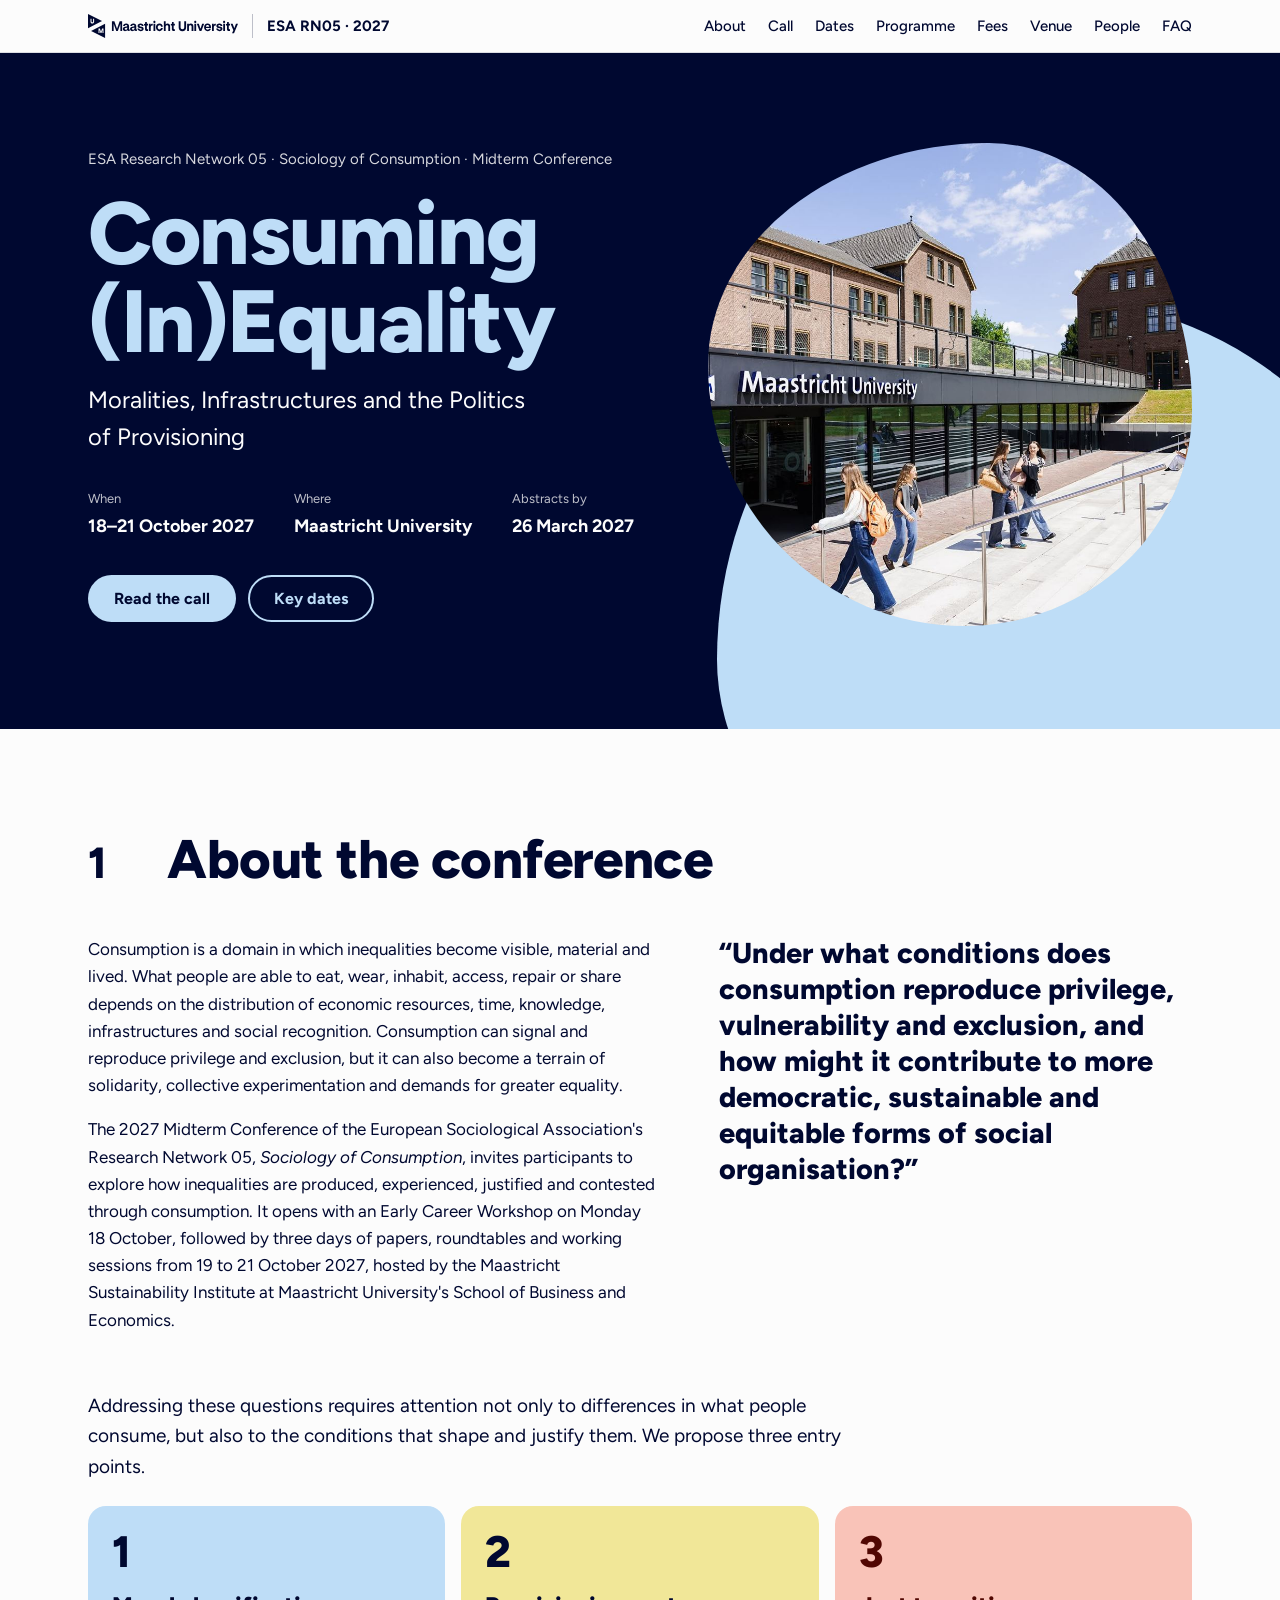
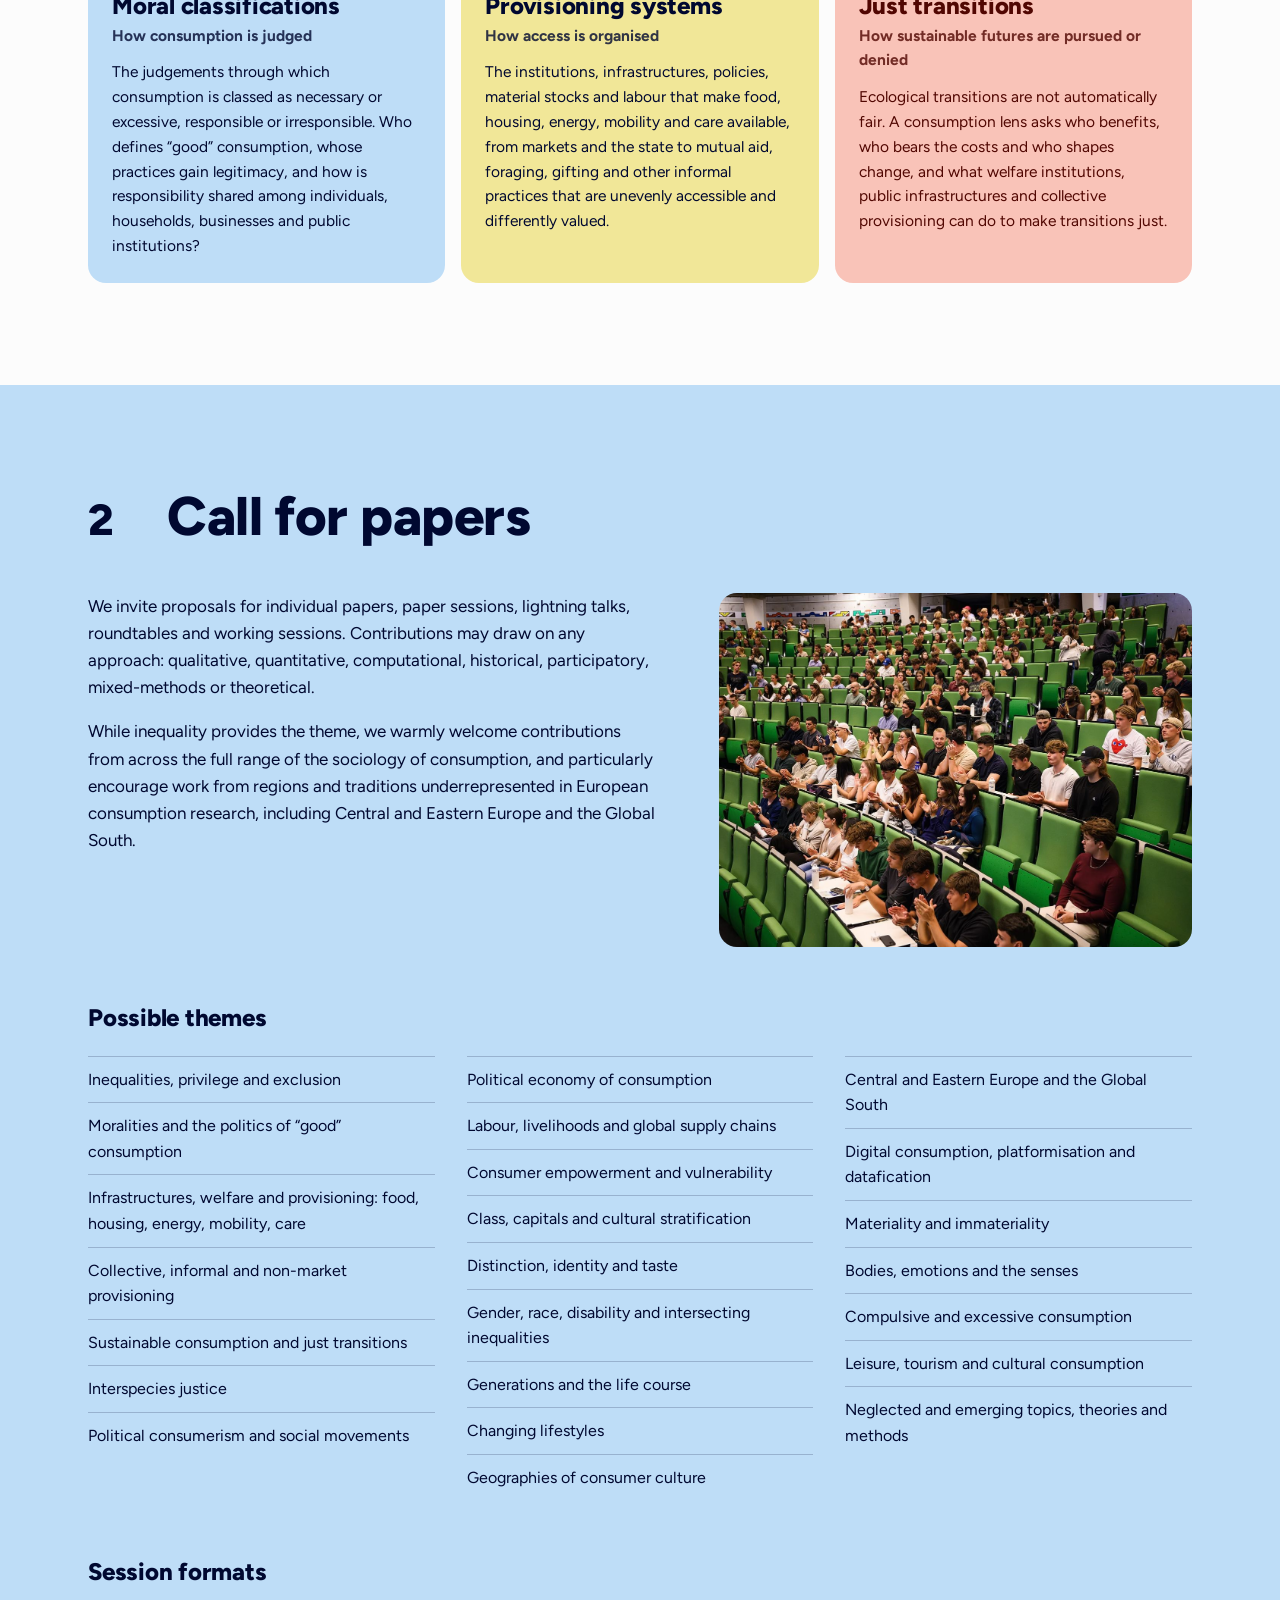
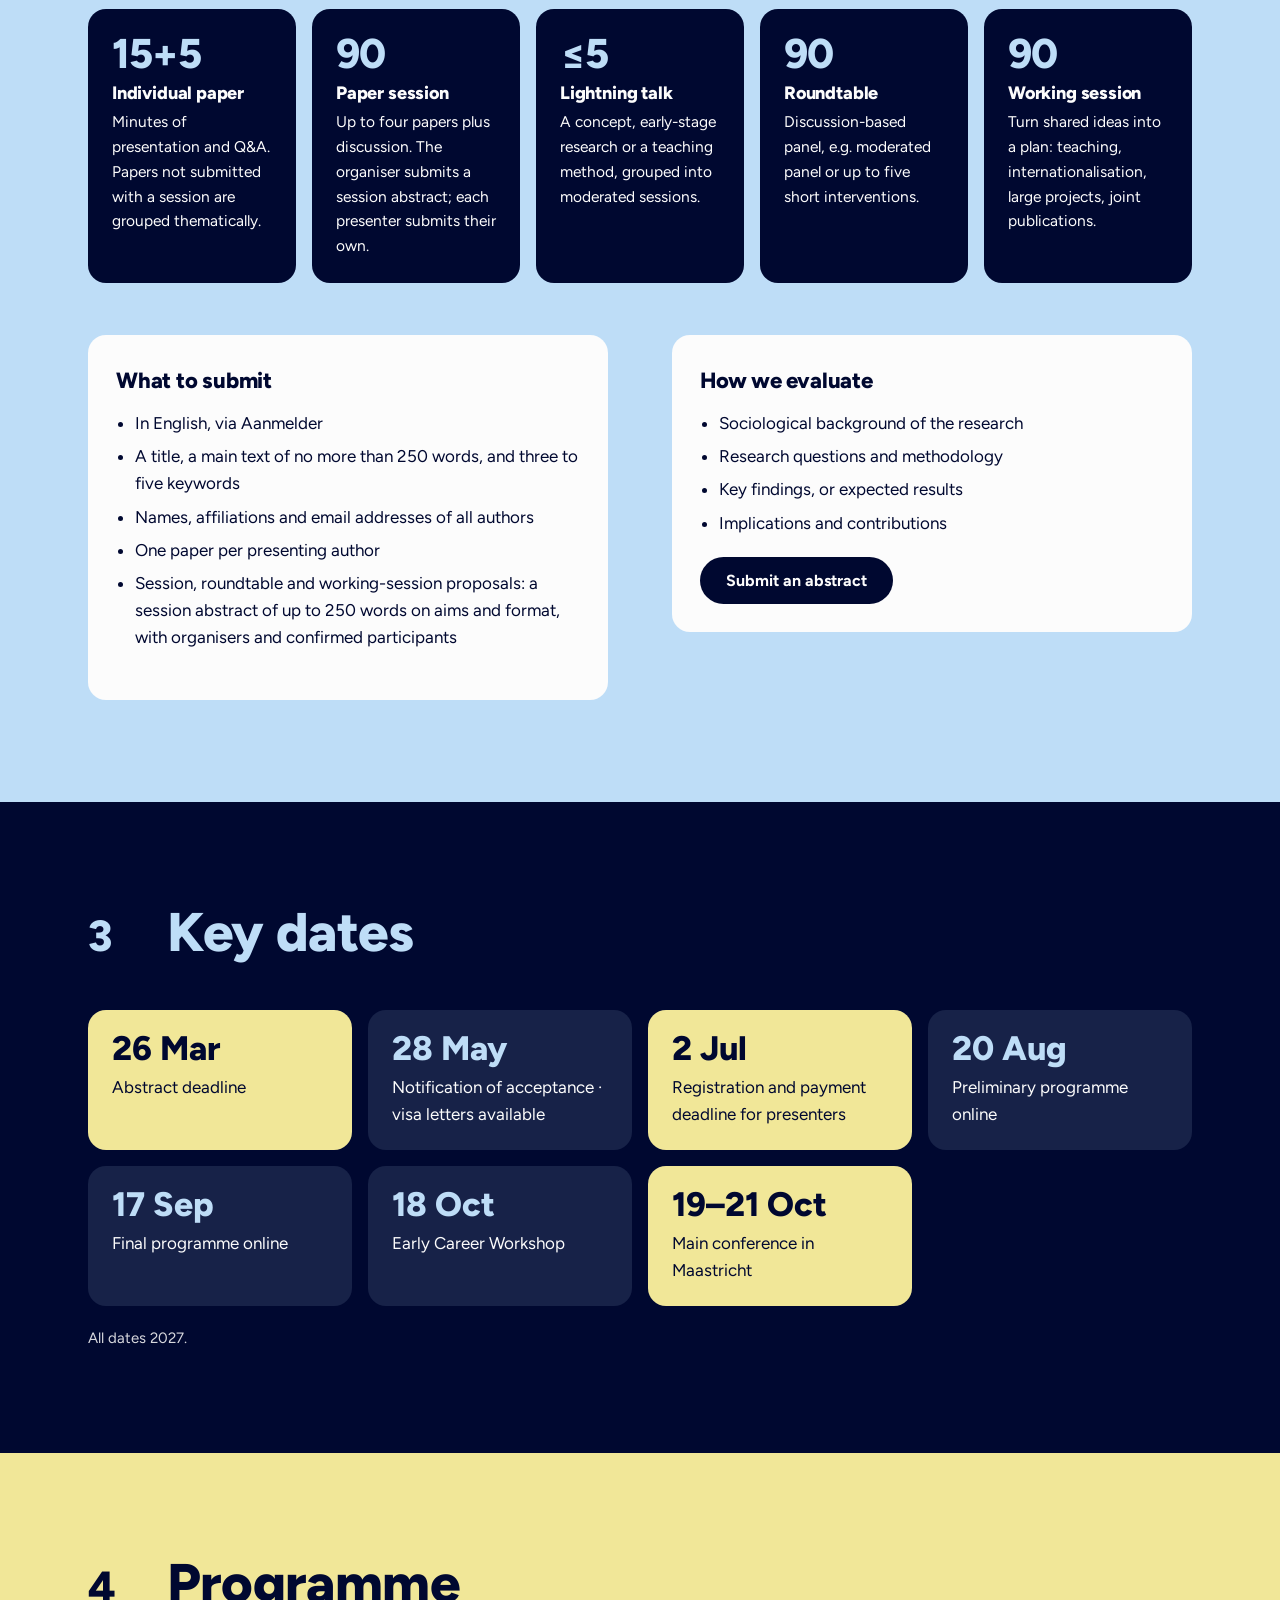
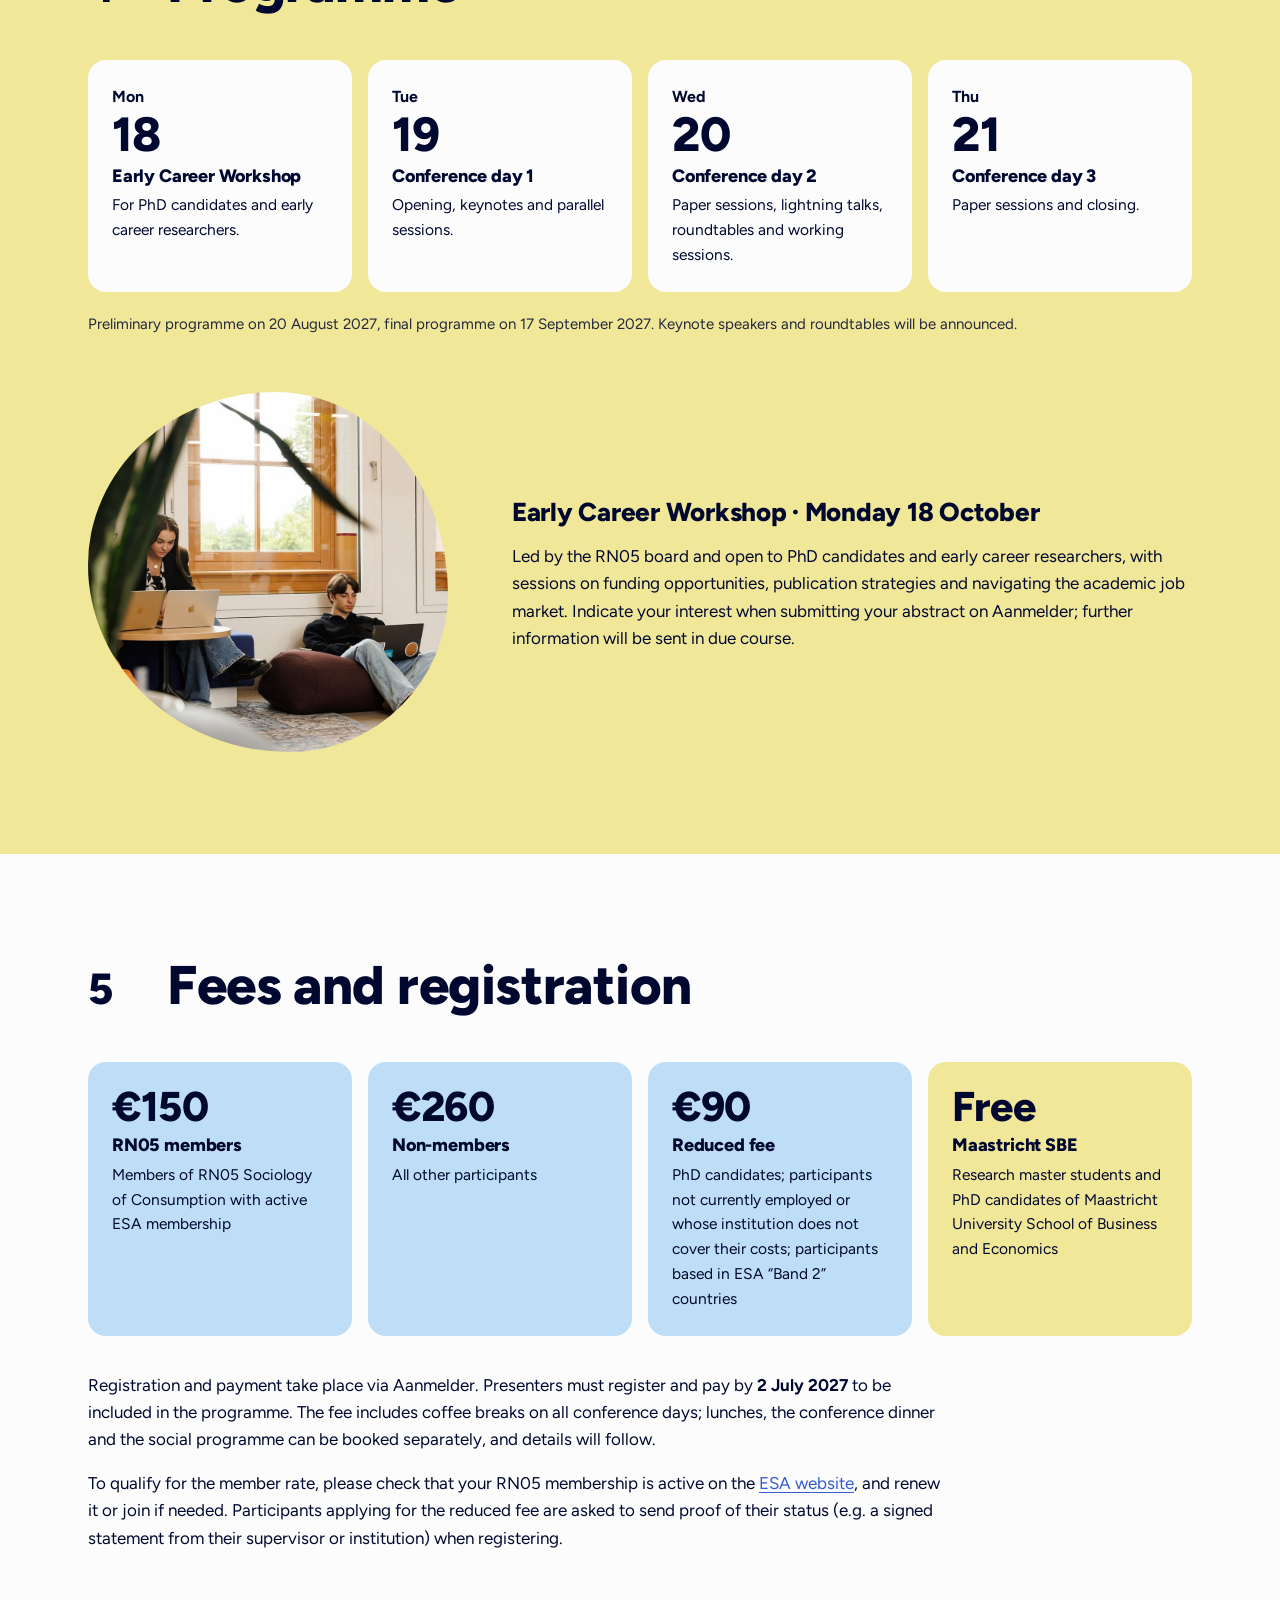
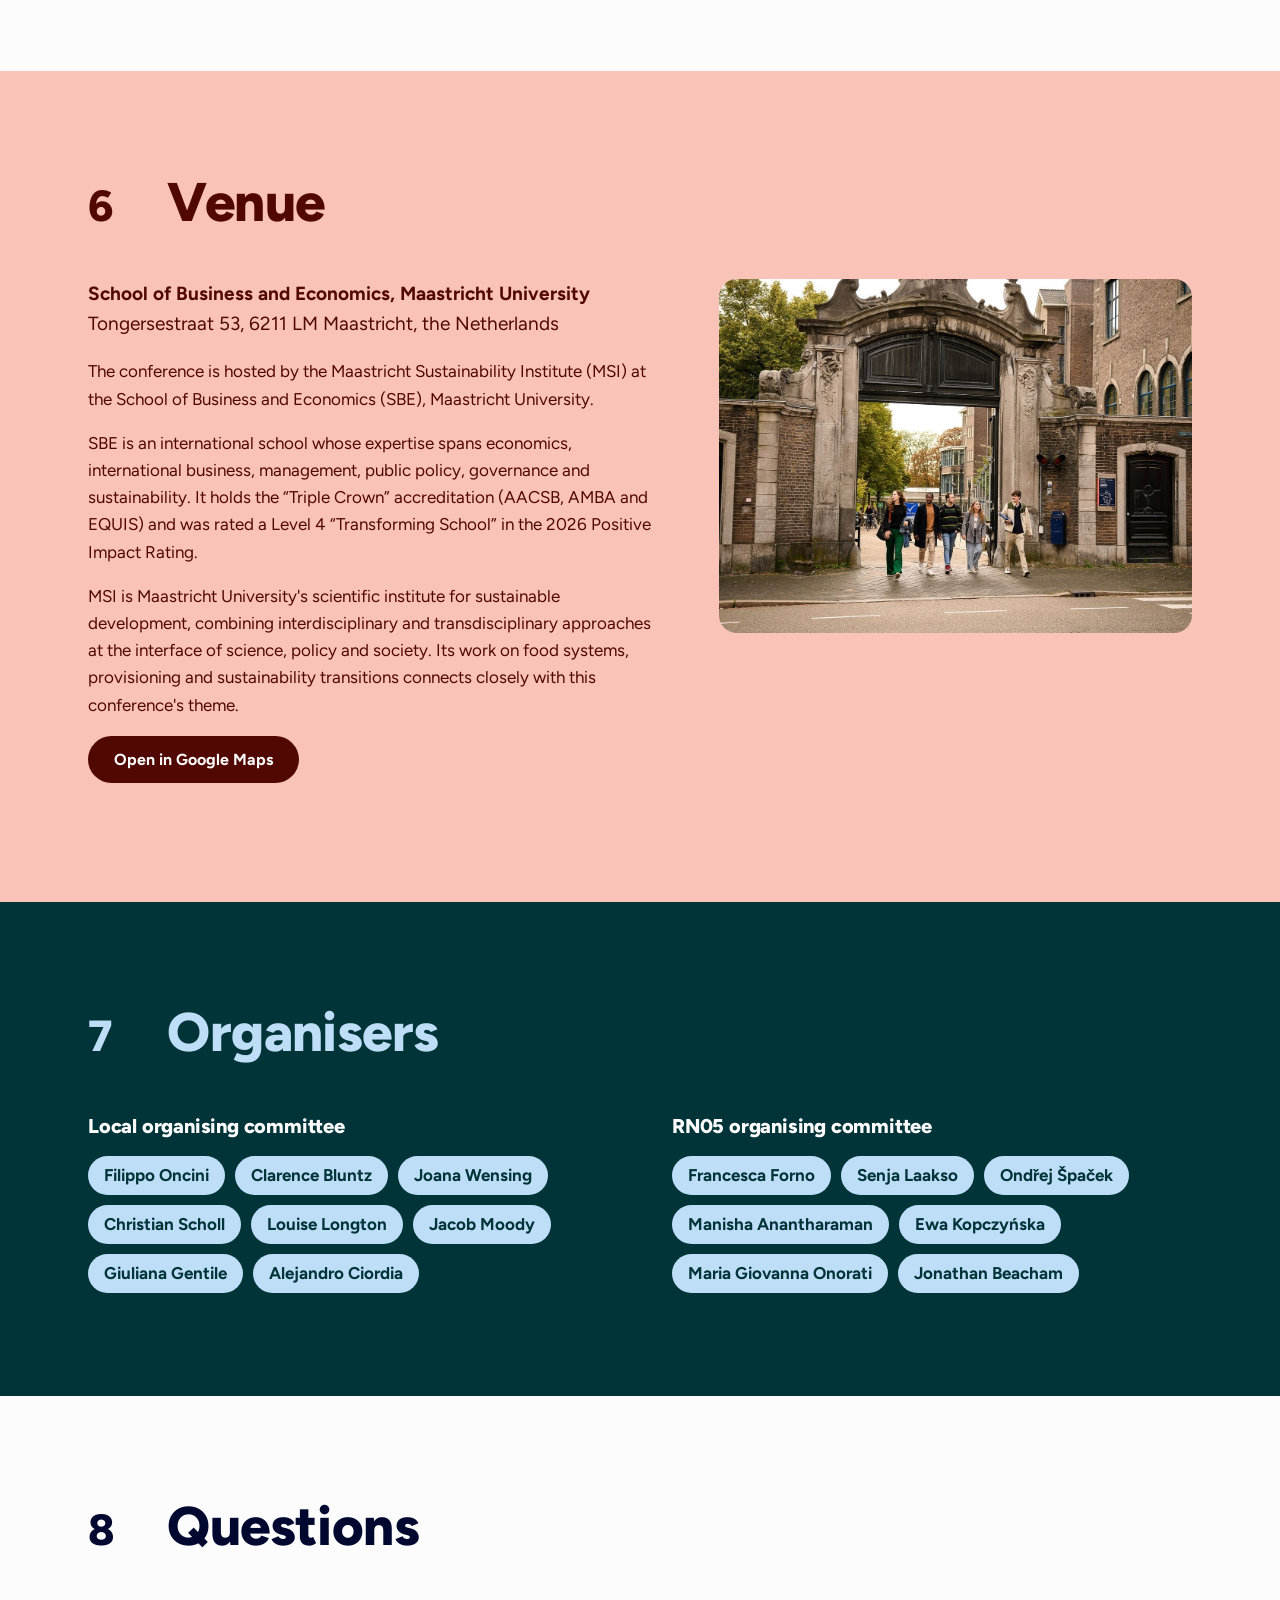
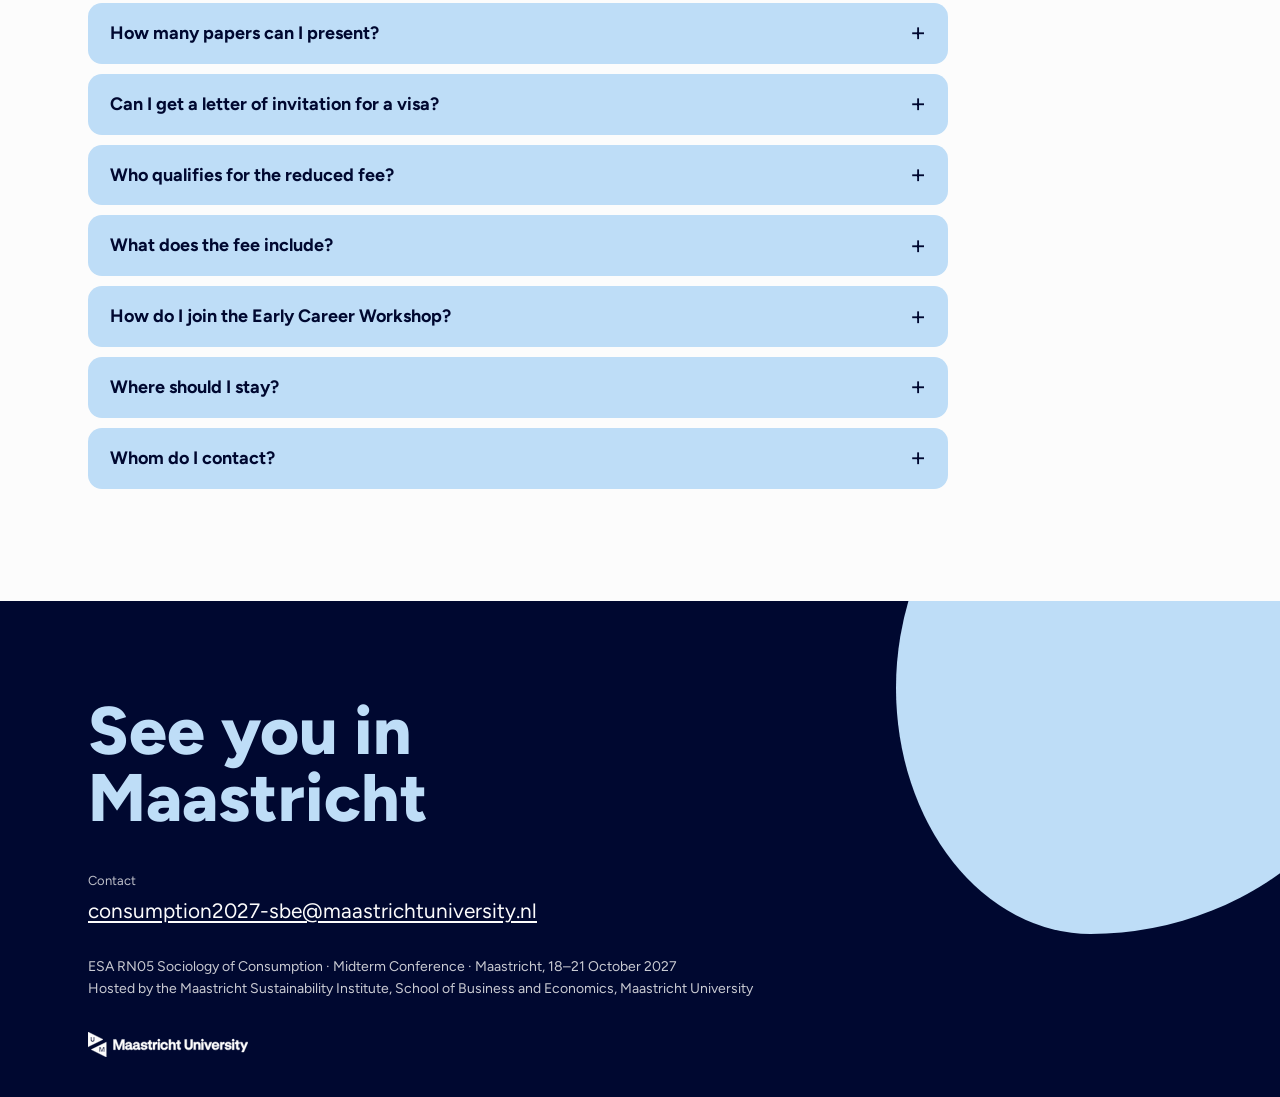
==== commit 8b575175: "Switch site to the UM 2026 identity design Plain version is kept on the plain branch.  Co-Authored-B" ====
--- a/index.html
+++ b/index.html
@@ -5,192 +5,266 @@
   <meta name="viewport" content="width=device-width, initial-scale=1">
   <title>Consuming (In)Equality · ESA RN05 Midterm Conference 2027</title>
   <meta name="description" content="ESA RN05 Sociology of Consumption Midterm Conference 2027, Maastricht University, 18–21 October 2027.">
-  <link rel="stylesheet" href="style.css?v=6">
+  <link rel="preconnect" href="https://fonts.googleapis.com">
+  <link rel="preconnect" href="https://fonts.gstatic.com" crossorigin>
+  <link href="https://fonts.googleapis.com/css2?family=Figtree:wght@400;500;700;800&display=swap" rel="stylesheet">
+  <link rel="stylesheet" href="style.css?v=7">
 </head>
 <body>
 
-<header class="top">
-  <a href="#" class="brand">ESA RN05 · 2027</a>
-  <nav>
-    <a href="#about">About</a>
-    <a href="#call">Call</a>
-    <a href="#dates">Dates</a>
-    <a href="#programme">Programme</a>
-    <a href="#fees">Fees</a>
-    <a href="#venue">Venue</a>
-    <a href="#people">People</a>
-    <a href="#faq">FAQ</a>
-  </nav>
+<header class="bar">
+  <div class="bar__in">
+    <a class="bar__brand" href="#top"><img src="img/um-logo.svg" alt="Maastricht University" width="160" height="25"><span>ESA RN05 · 2027</span></a>
+    <button class="bar__toggle" aria-expanded="false" aria-controls="menu">Menu</button>
+    <nav id="menu">
+      <a href="#about">About</a><a href="#call">Call</a><a href="#dates">Dates</a><a href="#programme">Programme</a>
+      <a href="#fees">Fees</a><a href="#venue">Venue</a><a href="#people">People</a><a href="#faq">FAQ</a>
+    </nav>
+  </div>
 </header>
 
 <main>
 
-<section class="intro">
-  <p class="small">ESA Research Network 05 · Sociology of Consumption · Midterm Conference</p>
-  <h1>Consuming (In)Equality</h1>
-  <p class="sub">Moralities, Infrastructures and the Politics of Provisioning</p>
-  <dl class="facts">
-    <div><dt>When</dt><dd>18–21 October 2027</dd></div>
-    <div><dt>Where</dt><dd>Maastricht University</dd></div>
-    <div><dt>Abstracts by</dt><dd>26 March 2027</dd></div>
-  </dl>
-  <p><a class="button" href="#call">Read the call</a></p>
-</section>
-
-<section id="about">
-  <h2>About</h2>
-  <p>Consumption is a domain in which inequalities become visible, material and lived. What people are able to eat, wear, inhabit, access, repair or share depends on the distribution of economic resources, time, knowledge, infrastructures and social recognition. Consumption can signal and reproduce privilege and exclusion, but it can also become a terrain of solidarity, collective experimentation and demands for greater equality.</p>
-  <p>The 2027 Midterm Conference of the European Sociological Association's Research Network 05, <em>Sociology of Consumption</em>, invites participants to explore how inequalities are produced, experienced, justified and contested through consumption. It opens with an Early Career Workshop on Monday 18 October, followed by three days of papers, roundtables and working sessions from 19 to 21 October 2027, hosted by the Maastricht Sustainability Institute at Maastricht University's School of Business and Economics.</p>
-  <blockquote>Under what conditions does consumption reproduce privilege, vulnerability and exclusion, and how might it contribute to more democratic, sustainable and equitable forms of social organisation?</blockquote>
-  <p>Addressing these questions requires attention not only to differences in what people consume, but also to the conditions that shape and justify them. We propose three entry points.</p>
-  <ol class="entries">
-    <li><h3>Moral classifications</h3><p class="small">How consumption is judged</p><p>The judgements through which consumption is classed as necessary or excessive, responsible or irresponsible. Who defines “good” consumption, whose practices gain legitimacy, and how is responsibility shared among individuals, households, businesses and public institutions?</p></li>
-    <li><h3>Provisioning systems</h3><p class="small">How access is organised</p><p>The institutions, infrastructures, policies, material stocks and labour that make food, housing, energy, mobility and care available, from markets and the state to mutual aid, foraging, gifting and other informal practices that are unevenly accessible and differently valued.</p></li>
-    <li><h3>Just transitions</h3><p class="small">How sustainable futures are pursued or denied</p><p>Ecological transitions are not automatically fair. A consumption lens asks who benefits, who bears the costs and who shapes change, and what welfare institutions, public infrastructures and collective provisioning can do to make transitions just.</p></li>
-  </ol>
-</section>
-
-<section id="call">
-  <h2>Call for papers</h2>
-  <p>We invite proposals for individual papers, paper sessions, lightning talks, roundtables and working sessions. Contributions may draw on any approach: qualitative, quantitative, computational, historical, participatory, mixed-methods or theoretical.</p>
-  <p>While inequality provides the theme, we warmly welcome contributions from across the full range of the sociology of consumption, and particularly encourage work from regions and traditions underrepresented in European consumption research, including Central and Eastern Europe and the Global South.</p>
-
-  <h3>Possible themes</h3>
-  <ul class="columns">
-    <li>Inequalities, privilege and exclusion</li>
-    <li>Moralities and the politics of “good” consumption</li>
-    <li>Infrastructures, welfare and provisioning: food, housing, energy, mobility, care</li>
-    <li>Collective, informal and non-market provisioning</li>
-    <li>Sustainable consumption and just transitions</li>
-    <li>Interspecies justice</li>
-    <li>Political consumerism and social movements</li>
-    <li>Political economy of consumption</li>
-    <li>Labour, livelihoods and global supply chains</li>
-    <li>Consumer empowerment and vulnerability</li>
-    <li>Class, capitals and cultural stratification</li>
-    <li>Distinction, identity and taste</li>
-    <li>Gender, race, disability and intersecting inequalities</li>
-    <li>Generations and the life course</li>
-    <li>Changing lifestyles</li>
-    <li>Geographies of consumer culture</li>
-    <li>Central and Eastern Europe and the Global South</li>
-    <li>Digital consumption, platformisation and datafication</li>
-    <li>Materiality and immateriality</li>
-    <li>Bodies, emotions and the senses</li>
-    <li>Compulsive and excessive consumption</li>
-    <li>Leisure, tourism and cultural consumption</li>
-    <li>Neglected and emerging topics, theories and methods</li>
-  </ul>
-
-  <h3>Formats</h3>
-  <table>
-    <tr><th>Individual paper</th><td>15 + 5 min</td><td>Presentation and Q&amp;A. Papers not submitted with a session are grouped thematically.</td></tr>
-    <tr><th>Paper session</th><td>90 min</td><td>Up to four papers plus discussion. The organiser submits a session abstract; each presenter submits their own, naming the session.</td></tr>
-    <tr><th>Lightning talk</th><td>≤ 5 min</td><td>A concept, early-stage research or a teaching method, grouped into moderated sessions.</td></tr>
-    <tr><th>Roundtable</th><td>90 min</td><td>Discussion-based panel, e.g. moderated panel or up to five short interventions.</td></tr>
-    <tr><th>Working session</th><td>90 min</td><td>Turn shared ideas into a plan: teaching, internationalisation, large projects, joint publications.</td></tr>
-  </table>
-
-  <h3>What to submit</h3>
-  <ul>
-    <li>In English, via Aanmelder<!-- TODO: add Aanmelder submission link --></li>
-    <li>A title, a main text of no more than 250 words, and three to five keywords</li>
-    <li>Names, affiliations and email addresses of all authors</li>
-    <li>One paper per presenting author</li>
-    <li>Session, roundtable and working-session proposals: a session abstract of up to 250 words on aims and format, with organisers and confirmed participants</li>
-  </ul>
-  <h3>How we evaluate</h3>
-  <ul>
-    <li>Sociological background of the research</li>
-    <li>Research questions and methodology</li>
-    <li>Key findings, or expected results</li>
-    <li>Implications and contributions</li>
-  </ul>
-  <p><a class="button" href="#">Submit an abstract</a><!-- TODO: Aanmelder link --></p>
-</section>
-
-<section id="dates">
-  <h2>Key dates</h2>
-  <table class="dates">
-    <tr><th>26 March 2027</th><td>Abstract deadline</td></tr>
-    <tr><th>28 May 2027</th><td>Notification of acceptance; visa invitation letters available</td></tr>
-    <tr><th>2 July 2027</th><td>Registration and payment deadline for presenters</td></tr>
-    <tr><th>20 August 2027</th><td>Preliminary programme online</td></tr>
-    <tr><th>17 September 2027</th><td>Final programme online</td></tr>
-    <tr><th>18 October 2027</th><td>Early Career Workshop</td></tr>
-    <tr><th>19–21 October 2027</th><td>Main conference</td></tr>
-  </table>
-</section>
-
-<section id="programme">
-  <h2>Programme</h2>
-  <table>
-    <tr><th>Mon 18 Oct</th><td>Early Career Workshop, for PhD candidates and early career researchers</td></tr>
-    <tr><th>Tue 19 Oct</th><td>Opening, keynotes and parallel sessions</td></tr>
-    <tr><th>Wed 20 Oct</th><td>Paper sessions, lightning talks, roundtables and working sessions</td></tr>
-    <tr><th>Thu 21 Oct</th><td>Paper sessions and closing</td></tr>
-  </table>
-  <p>The preliminary programme will be online on 20 August 2027 and the final programme on 17 September 2027. Keynote speakers and roundtables will be announced.</p>
-  <h3>Early Career Workshop</h3>
-  <p>Led by the RN05 board and open to PhD candidates and early career researchers, with sessions on funding opportunities, publication strategies and navigating the academic job market. Indicate your interest when submitting your abstract on Aanmelder; further information will be sent in due course.</p>
-</section>
-
-<section id="fees">
-  <h2>Fees and registration</h2>
-  <table>
-    <tr><th>€150</th><td>Members of RN05 Sociology of Consumption with active ESA membership</td></tr>
-    <tr><th>€260</th><td>Non-members</td></tr>
-    <tr><th>€90</th><td>PhD candidates; participants not currently employed or whose institution does not cover their costs; participants based in ESA “Band 2” countries</td></tr>
-    <tr><th>Free</th><td>Research master students and PhD candidates of Maastricht University School of Business and Economics</td></tr>
-  </table>
-  <p>Registration and payment take place via Aanmelder. Presenters must register and pay by 2 July 2027 to be included in the programme. The fee includes coffee breaks on all conference days; lunches, the conference dinner and the social programme can be booked separately, and details will follow.</p>
-  <p>To qualify for the member rate, please check that your RN05 membership is active on the <a href="https://www.europeansociology.org/" target="_blank" rel="noopener">ESA website</a>, and renew it or join if needed. Participants applying for the reduced fee are asked to send proof of their status (e.g. a signed statement from their supervisor or institution) when registering.</p>
-</section>
-
-<section id="venue">
-  <h2>Venue</h2>
-  <p>School of Business and Economics, Maastricht University<br>Tongersestraat 53, 6211 LM Maastricht, the Netherlands</p>
-  <p>The conference is hosted by the Maastricht Sustainability Institute (MSI) at the School of Business and Economics (SBE), Maastricht University. SBE holds the “Triple Crown” accreditation (AACSB, AMBA and EQUIS) and was rated a Level 4 “Transforming School” in the 2026 Positive Impact Rating. MSI is Maastricht University's scientific institute for sustainable development; its work on food systems, provisioning and sustainability transitions connects closely with this conference's theme.</p>
-  <p><a href="https://www.google.com/maps?q=Tongersestraat+53,+6211+LM+Maastricht" target="_blank" rel="noopener">Open in Google Maps</a></p>
-</section>
-
-<section id="people">
-  <h2>Organisers</h2>
-  <div class="two">
+<!-- Cover -->
+<section class="cover" id="top">
+  <div class="cover__shape" aria-hidden="true"></div>
+  <div class="wrap cover__grid">
     <div>
-      <h3>Local organising committee</h3>
-      <ul class="plain">
-        <li>Filippo Oncini</li><li>Clarence Bluntz</li><li>Joana Wensing</li><li>Christian Scholl</li>
-        <li>Louise Longton</li><li>Jacob Moody</li><li>Giuliana Gentile</li><li>Alejandro Ciordia</li>
-      </ul>
-    </div>
-    <div>
-      <h3>RN05 organising committee</h3>
-      <ul class="plain">
-        <li>Francesca Forno</li><li>Senja Laakso</li><li>Ondřej Špaček</li><li>Manisha Anantharaman</li>
-        <li>Ewa Kopczyńska</li><li>Maria Giovanna Onorati</li><li>Jonathan Beacham</li>
-      </ul>
-    </div>
-  </div>
-</section>
-
-<section id="faq">
-  <h2>Questions</h2>
-  <details><summary>How many papers can I present?</summary><p>Each participant may present no more than one paper as presenting author.</p></details>
-  <details><summary>Can I get a letter of invitation for a visa?</summary><p>Yes. Letters of invitation for visa purposes can be provided upon acceptance (from 28 May 2027).</p></details>
-  <details><summary>Who qualifies for the reduced fee?</summary><p>PhD candidates, participants who are not currently employed or whose institution does not cover their costs, and participants based in ESA “Band 2” countries (see the ESA membership page). Please send proof of status when registering.</p></details>
-  <details><summary>What does the fee include?</summary><p>Coffee breaks on all conference days. Lunches, the conference dinner and the social programme can be booked separately; details will follow.</p></details>
-  <details><summary>How do I join the Early Career Workshop?</summary><p>Indicate your interest when submitting your abstract on Aanmelder. Further information will be sent in due course.</p></details>
-  <details><summary>Where should I stay?</summary><p>Recommended hotels and travel information will be published here ahead of registration.</p></details>
-  <details><summary>Whom do I contact?</summary><p>Write to the local organising committee at <a href="mailto:consumption2027-sbe@maastrichtuniversity.nl">consumption2027-sbe@maastrichtuniversity.nl</a>.</p></details>
+      <p class="kicker">ESA Research Network 05 · Sociology of Consumption · Midterm Conference</p>
+      <h1>Consuming (In)Equality</h1>
+      <p class="cover__sub">Moralities, Infrastructures and the Politics of Provisioning</p>
+      <dl class="facts">
+        <div><dt>When</dt><dd>18–21 October 2027</dd></div>
+        <div><dt>Where</dt><dd>Maastricht University</dd></div>
+        <div><dt>Abstracts by</dt><dd>26 March 2027</dd></div>
+      </dl>
+      <p class="actions"><a class="btn btn--light" href="#call">Read the call</a><a class="btn btn--line" href="#dates">Key dates</a></p>
+    </div>
+    <figure class="cover__photo"><img src="img/campus.jpg" alt="Students walking past a Maastricht University building"></figure>
+  </div>
+</section>
+
+<!-- 1 About -->
+<section class="sec sec--white" id="about">
+  <div class="wrap">
+    <h2 class="chapter"><span>1</span>About the conference</h2>
+    <div class="split">
+      <div class="prose">
+        <p>Consumption is a domain in which inequalities become visible, material and lived. What people are able to eat, wear, inhabit, access, repair or share depends on the distribution of economic resources, time, knowledge, infrastructures and social recognition. Consumption can signal and reproduce privilege and exclusion, but it can also become a terrain of solidarity, collective experimentation and demands for greater equality.</p>
+        <p>The 2027 Midterm Conference of the European Sociological Association's Research Network 05, <em>Sociology of Consumption</em>, invites participants to explore how inequalities are produced, experienced, justified and contested through consumption. It opens with an Early Career Workshop on Monday 18 October, followed by three days of papers, roundtables and working sessions from 19 to 21 October 2027, hosted by the Maastricht Sustainability Institute at Maastricht University's School of Business and Economics.</p>
+      </div>
+      <blockquote class="quote">“Under what conditions does consumption reproduce privilege, vulnerability and exclusion, and how might it contribute to more democratic, sustainable and equitable forms of social organisation?”</blockquote>
+    </div>
+    <p class="lead">Addressing these questions requires attention not only to differences in what people consume, but also to the conditions that shape and justify them. We propose three entry points.</p>
+    <div class="cards cards--3">
+      <article class="card card--blue"><p class="card__n">1</p><h3>Moral classifications</h3><p class="card__q">How consumption is judged</p><p>The judgements through which consumption is classed as necessary or excessive, responsible or irresponsible. Who defines “good” consumption, whose practices gain legitimacy, and how is responsibility shared among individuals, households, businesses and public institutions?</p></article>
+      <article class="card card--yellow"><p class="card__n">2</p><h3>Provisioning systems</h3><p class="card__q">How access is organised</p><p>The institutions, infrastructures, policies, material stocks and labour that make food, housing, energy, mobility and care available, from markets and the state to mutual aid, foraging, gifting and other informal practices that are unevenly accessible and differently valued.</p></article>
+      <article class="card card--salmon"><p class="card__n">3</p><h3>Just transitions</h3><p class="card__q">How sustainable futures are pursued or denied</p><p>Ecological transitions are not automatically fair. A consumption lens asks who benefits, who bears the costs and who shapes change, and what welfare institutions, public infrastructures and collective provisioning can do to make transitions just.</p></article>
+    </div>
+  </div>
+</section>
+
+<!-- 2 Call -->
+<section class="sec sec--blue" id="call">
+  <div class="wrap">
+    <h2 class="chapter"><span>2</span>Call for papers</h2>
+    <div class="split">
+      <div class="prose">
+        <p>We invite proposals for individual papers, paper sessions, lightning talks, roundtables and working sessions. Contributions may draw on any approach: qualitative, quantitative, computational, historical, participatory, mixed-methods or theoretical.</p>
+        <p>While inequality provides the theme, we warmly welcome contributions from across the full range of the sociology of consumption, and particularly encourage work from regions and traditions underrepresented in European consumption research, including Central and Eastern Europe and the Global South.</p>
+      </div>
+      <figure class="photo"><img src="img/lecture.jpg" alt="A full lecture hall at Maastricht University" loading="lazy"></figure>
+    </div>
+
+    <h3 class="sub">Possible themes</h3>
+    <ul class="themes">
+      <li>Inequalities, privilege and exclusion</li>
+      <li>Moralities and the politics of “good” consumption</li>
+      <li>Infrastructures, welfare and provisioning: food, housing, energy, mobility, care</li>
+      <li>Collective, informal and non-market provisioning</li>
+      <li>Sustainable consumption and just transitions</li>
+      <li>Interspecies justice</li>
+      <li>Political consumerism and social movements</li>
+      <li>Political economy of consumption</li>
+      <li>Labour, livelihoods and global supply chains</li>
+      <li>Consumer empowerment and vulnerability</li>
+      <li>Class, capitals and cultural stratification</li>
+      <li>Distinction, identity and taste</li>
+      <li>Gender, race, disability and intersecting inequalities</li>
+      <li>Generations and the life course</li>
+      <li>Changing lifestyles</li>
+      <li>Geographies of consumer culture</li>
+      <li>Central and Eastern Europe and the Global South</li>
+      <li>Digital consumption, platformisation and datafication</li>
+      <li>Materiality and immateriality</li>
+      <li>Bodies, emotions and the senses</li>
+      <li>Compulsive and excessive consumption</li>
+      <li>Leisure, tourism and cultural consumption</li>
+      <li>Neglected and emerging topics, theories and methods</li>
+    </ul>
+
+    <h3 class="sub">Session formats</h3>
+    <div class="cards cards--5">
+      <div class="card card--navy"><p class="stat">15+5</p><h4>Individual paper</h4><p>Minutes of presentation and Q&amp;A. Papers not submitted with a session are grouped thematically.</p></div>
+      <div class="card card--navy"><p class="stat">90</p><h4>Paper session</h4><p>Up to four papers plus discussion. The organiser submits a session abstract; each presenter submits their own.</p></div>
+      <div class="card card--navy"><p class="stat">≤5</p><h4>Lightning talk</h4><p>A concept, early-stage research or a teaching method, grouped into moderated sessions.</p></div>
+      <div class="card card--navy"><p class="stat">90</p><h4>Roundtable</h4><p>Discussion-based panel, e.g. moderated panel or up to five short interventions.</p></div>
+      <div class="card card--navy"><p class="stat">90</p><h4>Working session</h4><p>Turn shared ideas into a plan: teaching, internationalisation, large projects, joint publications.</p></div>
+    </div>
+
+    <div class="split split--even guide">
+      <div class="panel">
+        <h3>What to submit</h3>
+        <ul>
+          <li>In English, via Aanmelder<!-- TODO: add Aanmelder submission link --></li>
+          <li>A title, a main text of no more than 250 words, and three to five keywords</li>
+          <li>Names, affiliations and email addresses of all authors</li>
+          <li>One paper per presenting author</li>
+          <li>Session, roundtable and working-session proposals: a session abstract of up to 250 words on aims and format, with organisers and confirmed participants</li>
+        </ul>
+      </div>
+      <div class="panel">
+        <h3>How we evaluate</h3>
+        <ul>
+          <li>Sociological background of the research</li>
+          <li>Research questions and methodology</li>
+          <li>Key findings, or expected results</li>
+          <li>Implications and contributions</li>
+        </ul>
+        <p><a class="btn btn--navy" href="#">Submit an abstract</a><!-- TODO: Aanmelder link --></p>
+      </div>
+    </div>
+  </div>
+</section>
+
+<!-- 3 Dates -->
+<section class="sec sec--navy" id="dates">
+  <div class="wrap">
+    <h2 class="chapter"><span>3</span>Key dates</h2>
+    <ol class="dates">
+      <li class="is-key"><b>26 Mar</b><span>Abstract deadline</span></li>
+      <li><b>28 May</b><span>Notification of acceptance · visa letters available</span></li>
+      <li class="is-key"><b>2 Jul</b><span>Registration and payment deadline for presenters</span></li>
+      <li><b>20 Aug</b><span>Preliminary programme online</span></li>
+      <li><b>17 Sep</b><span>Final programme online</span></li>
+      <li><b>18 Oct</b><span>Early Career Workshop</span></li>
+      <li class="is-key"><b>19–21 Oct</b><span>Main conference in Maastricht</span></li>
+    </ol>
+    <p class="note">All dates 2027.</p>
+  </div>
+</section>
+
+<!-- 4 Programme -->
+<section class="sec sec--yellow" id="programme">
+  <div class="wrap">
+    <h2 class="chapter"><span>4</span>Programme</h2>
+    <div class="cards cards--4">
+      <div class="card card--white"><p class="day">Mon <b>18</b></p><h4>Early Career Workshop</h4><p>For PhD candidates and early career researchers.</p></div>
+      <div class="card card--white"><p class="day">Tue <b>19</b></p><h4>Conference day 1</h4><p>Opening, keynotes and parallel sessions.</p></div>
+      <div class="card card--white"><p class="day">Wed <b>20</b></p><h4>Conference day 2</h4><p>Paper sessions, lightning talks, roundtables and working sessions.</p></div>
+      <div class="card card--white"><p class="day">Thu <b>21</b></p><h4>Conference day 3</h4><p>Paper sessions and closing.</p></div>
+    </div>
+    <p class="note">Preliminary programme on 20 August 2027, final programme on 17 September 2027. Keynote speakers and roundtables will be announced.</p>
+    <div class="split ecw">
+      <figure class="photo photo--blob"><img src="img/study.jpg" alt="Two students working on laptops in a study area" loading="lazy"></figure>
+      <div>
+        <h3>Early Career Workshop · Monday 18 October</h3>
+        <p>Led by the RN05 board and open to PhD candidates and early career researchers, with sessions on funding opportunities, publication strategies and navigating the academic job market. Indicate your interest when submitting your abstract on Aanmelder; further information will be sent in due course.</p>
+      </div>
+    </div>
+  </div>
+</section>
+
+<!-- 5 Fees -->
+<section class="sec sec--white" id="fees">
+  <div class="wrap">
+    <h2 class="chapter"><span>5</span>Fees and registration</h2>
+    <div class="cards cards--4">
+      <div class="card card--blue"><p class="stat">€150</p><h4>RN05 members</h4><p>Members of RN05 Sociology of Consumption with active ESA membership</p></div>
+      <div class="card card--blue"><p class="stat">€260</p><h4>Non-members</h4><p>All other participants</p></div>
+      <div class="card card--blue"><p class="stat">€90</p><h4>Reduced fee</h4><p>PhD candidates; participants not currently employed or whose institution does not cover their costs; participants based in ESA “Band 2” countries</p></div>
+      <div class="card card--yellow"><p class="stat">Free</p><h4>Maastricht SBE</h4><p>Research master students and PhD candidates of Maastricht University School of Business and Economics</p></div>
+    </div>
+    <div class="prose prose--wide">
+      <p>Registration and payment take place via Aanmelder. Presenters must register and pay by <strong>2 July 2027</strong> to be included in the programme. The fee includes coffee breaks on all conference days; lunches, the conference dinner and the social programme can be booked separately, and details will follow.</p>
+      <p>To qualify for the member rate, please check that your RN05 membership is active on the <a href="https://www.europeansociology.org/" target="_blank" rel="noopener">ESA website</a>, and renew it or join if needed. Participants applying for the reduced fee are asked to send proof of their status (e.g. a signed statement from their supervisor or institution) when registering.</p>
+    </div>
+  </div>
+</section>
+
+<!-- 6 Venue -->
+<section class="sec sec--salmon" id="venue">
+  <div class="wrap">
+    <h2 class="chapter"><span>6</span>Venue</h2>
+    <div class="split">
+      <div class="prose">
+        <p class="address"><strong>School of Business and Economics, Maastricht University</strong><br>Tongersestraat 53, 6211 LM Maastricht, the Netherlands</p>
+        <p>The conference is hosted by the Maastricht Sustainability Institute (MSI) at the School of Business and Economics (SBE), Maastricht University.</p>
+        <p>SBE is an international school whose expertise spans economics, international business, management, public policy, governance and sustainability. It holds the “Triple Crown” accreditation (AACSB, AMBA and EQUIS) and was rated a Level 4 “Transforming School” in the 2026 Positive Impact Rating.</p>
+        <p>MSI is Maastricht University's scientific institute for sustainable development, combining interdisciplinary and transdisciplinary approaches at the interface of science, policy and society. Its work on food systems, provisioning and sustainability transitions connects closely with this conference's theme.</p>
+        <p><a class="btn btn--red" href="https://www.google.com/maps?q=Tongersestraat+53,+6211+LM+Maastricht" target="_blank" rel="noopener">Open in Google Maps</a></p>
+      </div>
+      <figure class="photo"><img src="img/city.jpg" alt="People walking through a historic gateway in Maastricht" loading="lazy"></figure>
+    </div>
+  </div>
+</section>
+
+<!-- 7 People -->
+<section class="sec sec--teal" id="people">
+  <div class="wrap">
+    <h2 class="chapter"><span>7</span>Organisers</h2>
+    <div class="split split--even">
+      <div>
+        <h3>Local organising committee</h3>
+        <ul class="names">
+          <li>Filippo Oncini</li><li>Clarence Bluntz</li><li>Joana Wensing</li><li>Christian Scholl</li>
+          <li>Louise Longton</li><li>Jacob Moody</li><li>Giuliana Gentile</li><li>Alejandro Ciordia</li>
+        </ul>
+      </div>
+      <div>
+        <h3>RN05 organising committee</h3>
+        <ul class="names">
+          <li>Francesca Forno</li><li>Senja Laakso</li><li>Ondřej Špaček</li><li>Manisha Anantharaman</li>
+          <li>Ewa Kopczyńska</li><li>Maria Giovanna Onorati</li><li>Jonathan Beacham</li>
+        </ul>
+      </div>
+    </div>
+  </div>
+</section>
+
+<!-- 8 FAQ -->
+<section class="sec sec--white" id="faq">
+  <div class="wrap">
+    <h2 class="chapter"><span>8</span>Questions</h2>
+    <div class="faq">
+      <details><summary>How many papers can I present?</summary><p>Each participant may present no more than one paper as presenting author.</p></details>
+      <details><summary>Can I get a letter of invitation for a visa?</summary><p>Yes. Letters of invitation for visa purposes can be provided upon acceptance (from 28 May 2027).</p></details>
+      <details><summary>Who qualifies for the reduced fee?</summary><p>PhD candidates, participants who are not currently employed or whose institution does not cover their costs, and participants based in ESA “Band 2” countries (see the ESA membership page). Please send proof of status when registering.</p></details>
+      <details><summary>What does the fee include?</summary><p>Coffee breaks on all conference days. Lunches, the conference dinner and the social programme can be booked separately; details will follow.</p></details>
+      <details><summary>How do I join the Early Career Workshop?</summary><p>Indicate your interest when submitting your abstract on Aanmelder. Further information will be sent in due course.</p></details>
+      <details><summary>Where should I stay?</summary><p>Recommended hotels and travel information will be published here ahead of registration.</p></details>
+      <details><summary>Whom do I contact?</summary><p>Write to the local organising committee at <a href="mailto:consumption2027-sbe@maastrichtuniversity.nl">consumption2027-sbe@maastrichtuniversity.nl</a>.</p></details>
+    </div>
+  </div>
 </section>
 
 </main>
 
-<footer>
-  <p>Consuming (In)Equality · ESA RN05 Sociology of Consumption Midterm Conference · Maastricht, 18–21 October 2027</p>
-  <p>Hosted by the Maastricht Sustainability Institute, School of Business and Economics, Maastricht University</p>
+<footer class="foot">
+  <div class="foot__shape" aria-hidden="true"></div>
+  <div class="wrap foot__in">
+    <p class="foot__title">See you in Maastricht</p>
+    <p class="foot__label">Contact</p>
+    <p class="foot__mail"><a href="mailto:consumption2027-sbe@maastrichtuniversity.nl">consumption2027-sbe@maastrichtuniversity.nl</a></p>
+    <p class="foot__small">ESA RN05 Sociology of Consumption · Midterm Conference · Maastricht, 18–21 October 2027<br>Hosted by the Maastricht Sustainability Institute, School of Business and Economics, Maastricht University</p>
+    <img class="foot__logo" src="img/um-logo-white.svg" alt="Maastricht University" width="160" height="25">
+  </div>
 </footer>
 
+<script>
+  const b = document.querySelector('.bar__toggle'), n = document.getElementById('menu');
+  b.addEventListener('click', () => { const o = n.classList.toggle('is-open'); b.setAttribute('aria-expanded', o); });
+  n.addEventListener('click', e => { if (e.target.tagName === 'A') { n.classList.remove('is-open'); b.setAttribute('aria-expanded', false); } });
+</script>
 </body>
 </html>
--- a/style.css
+++ b/style.css
@@ -1,95 +1,179 @@
-/* Plain draft: one column, system font, two greys. */
+/* UM identity draft — colours and type taken from the UM 2026 PowerPoint template.
+   Theme: dk1 #000830 navy · lt1 #FCFCFC · lt2/accent2 #BEDDF7 light blue · accent1 #003438 teal
+   accent3 #510702 dark red · accent4 #F9C3B8 salmon · accent6 #F1E798 yellow · link #345BD0
+   Fonts: Aptos (bold headings, regular body); Figtree is the web fallback. */
 :root {
-  --bg: #ededeb;     /* very light grey */
-  --ink: #262626;    /* very dark grey */
-  --soft: #6b6b69;   /* secondary text */
-  --line: #cfcfcc;   /* hairlines */
+  --navy: #000830;
+  --white: #fcfcfc;
+  --blue: #beddf7;
+  --teal: #003438;
+  --red: #510702;
+  --salmon: #f9c3b8;
+  --yellow: #f1e798;
+  --link: #345bd0;
+  --font: Aptos, "Aptos Display", Figtree, system-ui, -apple-system, "Segoe UI", sans-serif;
+  --r: 18px;
+  --gutter: clamp(20px, 4vw, 48px);
 }
 * { box-sizing: border-box; }
-html { scroll-behavior: smooth; scroll-padding-top: 72px; }
-body {
-  margin: 0; background: var(--bg); color: var(--ink);
-  font: 17px/1.65 -apple-system, BlinkMacSystemFont, "Segoe UI", Helvetica, Arial, sans-serif;
+html { scroll-behavior: smooth; scroll-padding-top: 76px; }
+body { margin: 0; background: var(--white); color: var(--navy); font: 400 17px/1.6 var(--font); }
+img { display: block; max-width: 100%; }
+a { color: var(--link); text-underline-offset: 3px; }
+h1, h2, h3, h4 { font-weight: 800; letter-spacing: -.01em; }
+.wrap { max-width: 1200px; margin: 0 auto; padding: 0 var(--gutter); position: relative; }
+
+/* ---- Top bar ---- */
+.bar { position: sticky; top: 0; z-index: 20; background: var(--white); border-bottom: 1px solid rgba(0,8,48,.12); }
+.bar__in { max-width: 1200px; margin: 0 auto; padding: 14px var(--gutter); display: flex; align-items: center; justify-content: space-between; gap: 20px; }
+.bar__brand { display: flex; align-items: center; gap: 14px; text-decoration: none; color: var(--navy); font-weight: 700; font-size: 15px; white-space: nowrap; }
+.bar__brand img { width: 150px; height: auto; }
+.bar__brand span { padding-left: 14px; border-left: 1px solid rgba(0,8,48,.25); }
+.bar nav { display: flex; gap: 22px; font-size: 15px; font-weight: 500; }
+.bar nav a { color: var(--navy); text-decoration: none; }
+.bar nav a:hover { text-decoration: underline; }
+.bar__toggle { display: none; font: 700 15px var(--font); color: var(--navy); background: var(--blue); border: 0; border-radius: 999px; padding: 8px 18px; cursor: pointer; }
+@media (max-width: 1000px) {
+  .bar__toggle { display: block; }
+  .bar nav { display: none; position: absolute; top: 100%; left: 0; right: 0; flex-direction: column; gap: 0; background: var(--white); padding: 8px var(--gutter) 16px; border-bottom: 1px solid rgba(0,8,48,.12); }
+  .bar nav.is-open { display: flex; }
+  .bar nav a { padding: 10px 0; }
 }
-a { color: var(--ink); text-underline-offset: 3px; text-decoration-thickness: 1px; }
-a:hover { text-decoration-thickness: 2px; }
-::selection { background: var(--ink); color: var(--bg); }
+@media (max-width: 420px) { .bar__brand span { display: none; } }
 
-.top {
-  position: sticky; top: 0; z-index: 10; background: var(--bg); border-bottom: 1px solid var(--line);
-  display: flex; flex-wrap: wrap; align-items: baseline; justify-content: space-between; gap: 6px 24px;
-  padding: 14px max(20px, calc((100% - 760px) / 2));
+/* ---- Cover (template cover slide: navy, light-blue title, organic shape + photo) ---- */
+.cover { background: var(--navy); color: var(--white); position: relative; overflow: hidden; padding: clamp(48px, 7vw, 96px) 0 clamp(56px, 8vw, 110px); }
+.cover__shape { position: absolute; right: -8vw; bottom: -18vw; width: 52vw; height: 52vw; background: var(--blue); border-radius: 46% 54% 38% 62% / 55% 42% 58% 45%; }
+.cover__grid { display: grid; grid-template-columns: 1.15fr 1fr; gap: clamp(28px, 5vw, 64px); align-items: center; }
+.kicker { font-size: 15px; margin: 0 0 18px; opacity: .85; }
+.cover h1 { color: var(--blue); font-size: clamp(46px, 1.2rem + 5.4vw, 96px); line-height: 1; margin: 0 0 16px; letter-spacing: -.02em; }
+.cover__sub { font-size: clamp(19px, 1rem + .6vw, 24px); margin: 0 0 32px; max-width: 30ch; }
+.facts { display: grid; grid-template-columns: repeat(3, auto); justify-content: start; gap: 12px 40px; margin: 0 0 34px; }
+.facts dt { font-size: 13px; opacity: .75; }
+.facts dd { margin: 2px 0 0; font-weight: 700; font-size: 18px; }
+.actions { display: flex; flex-wrap: wrap; gap: 12px; margin: 0; }
+.cover__photo { margin: 0; position: relative; z-index: 1; }
+.cover__photo img { width: 100%; aspect-ratio: 1 / 1; object-fit: cover; border-radius: 58% 42% 47% 53% / 46% 55% 45% 54%; }
+@media (max-width: 860px) {
+  .cover__grid { grid-template-columns: 1fr; }
+  .cover__photo { max-width: 420px; }
+  .cover__shape { width: 90vw; height: 90vw; right: -30vw; bottom: -40vw; }
+  .facts { grid-template-columns: 1fr; }
 }
-.brand { font-weight: 600; text-decoration: none; }
-.top nav { display: flex; flex-wrap: wrap; gap: 4px 16px; font-size: 15px; }
-.top nav a { text-decoration: none; color: var(--soft); }
-.top nav a:hover { color: var(--ink); }
 
-main { max-width: 760px; margin: 0 auto; padding: 0 20px; }
-section { padding: 56px 0; border-bottom: 1px solid var(--line); }
-section:last-child { border-bottom: 0; }
+/* ---- Buttons ---- */
+.btn { display: inline-block; font: 700 16px var(--font); text-decoration: none; padding: 12px 24px; border-radius: 999px; border: 2px solid transparent; }
+.btn--light { background: var(--blue); color: var(--navy); }
+.btn--line { border-color: var(--blue); color: var(--blue); }
+.btn--navy { background: var(--navy); color: var(--white); }
+.btn--red { background: var(--red); color: var(--white); }
+.btn:hover { filter: brightness(1.08); text-decoration: underline; }
 
-h1 { font-size: clamp(40px, 7vw, 64px); line-height: 1.05; letter-spacing: -.02em; font-weight: 600; margin: 8px 0 12px; }
-h2 { font-size: 28px; font-weight: 600; letter-spacing: -.01em; margin: 0 0 20px; }
-h3 { font-size: 18px; font-weight: 600; margin: 32px 0 8px; }
-p { margin: 0 0 1em; }
-.small { font-size: 14px; color: var(--soft); margin: 0; }
-.sub { font-size: 21px; color: var(--soft); margin: 0 0 32px; }
+/* ---- Sections (template content slides: flat colour fields) ---- */
+.sec { padding: clamp(64px, 8vw, 104px) 0; }
+.sec--white { background: var(--white); }
+.sec--blue { background: var(--blue); }
+.sec--yellow { background: var(--yellow); }
+.sec--salmon { background: var(--salmon); color: var(--red); }
+.sec--navy { background: var(--navy); color: var(--white); }
+.sec--teal { background: var(--teal); color: var(--blue); }
+.sec--salmon a:not(.btn) { color: var(--red); }
 
-.intro { padding-top: 72px; }
-.facts { display: grid; grid-template-columns: repeat(3, 1fr); gap: 16px; margin: 0 0 32px; padding: 20px 0; border-top: 1px solid var(--line); border-bottom: 1px solid var(--line); }
-.facts dt { font-size: 13px; color: var(--soft); }
-.facts dd { margin: 2px 0 0; font-weight: 600; }
+/* "1   Chapter title" */
+.chapter { display: flex; align-items: baseline; gap: clamp(20px, 4vw, 56px); font-size: clamp(34px, 1rem + 3vw, 60px); line-height: 1.05; margin: 0 0 clamp(28px, 4vw, 48px); }
+.chapter span { font-size: .8em; min-width: 1ch; }
+.sec--navy .chapter, .sec--teal .chapter { color: var(--blue); }
 
-.button {
-  display: inline-block; background: var(--ink); color: var(--bg); text-decoration: none;
-  padding: 10px 20px; border-radius: 4px; font-weight: 500;
-}
-.button:hover { background: #000; }
+.split { display: grid; grid-template-columns: 1.2fr 1fr; gap: clamp(28px, 5vw, 64px); align-items: start; }
+.split--even { grid-template-columns: 1fr 1fr; }
+@media (max-width: 860px) { .split, .split--even { grid-template-columns: 1fr; } }
+.prose p { margin: 0 0 1em; }
+.prose--wide { max-width: 860px; margin-top: 36px; }
+.lead { font-size: 19px; max-width: 760px; margin: 40px 0 24px; }
+.quote { margin: 0; font-weight: 800; font-size: clamp(22px, 1rem + 1vw, 30px); line-height: 1.25; }
+.sub { font-size: 24px; margin: 52px 0 18px; }
+.note { font-size: 15px; margin: 20px 0 0; opacity: .85; }
 
-blockquote { margin: 28px 0; padding: 0 0 0 20px; border-left: 2px solid var(--ink); font-size: 20px; line-height: 1.5; }
+.photo { margin: 0; }
+.photo img { width: 100%; aspect-ratio: 4 / 3; object-fit: cover; border-radius: var(--r); }
+.photo--blob img { aspect-ratio: 1 / 1; border-radius: 52% 48% 44% 56% / 48% 56% 44% 52%; }
 
-.entries { margin: 8px 0 0; padding: 0; list-style: none; counter-reset: e; }
-.entries li { counter-increment: e; padding: 20px 0 4px 40px; position: relative; border-top: 1px solid var(--line); }
-.entries li::before { content: counter(e); position: absolute; left: 0; top: 20px; color: var(--soft); font-size: 15px; }
-.entries h3 { margin: 0; }
-.entries .small { margin-bottom: 8px; }
+/* ---- Cards (template stat boxes: rounded, flat) ---- */
+.cards { display: grid; gap: 16px; }
+.cards--3 { grid-template-columns: repeat(3, 1fr); }
+.cards--4 { grid-template-columns: repeat(4, 1fr); }
+.cards--5 { grid-template-columns: repeat(5, 1fr); }
+@media (max-width: 1000px) { .cards--4, .cards--5 { grid-template-columns: repeat(2, 1fr); } }
+@media (max-width: 760px) { .cards--3 { grid-template-columns: 1fr; } }
+@media (max-width: 520px) { .cards--4, .cards--5 { grid-template-columns: 1fr; } }
+.card { border-radius: var(--r); padding: 24px; }
+.card h3 { font-size: 24px; margin: 0 0 4px; line-height: 1.15; }
+.card h4 { font-size: 18px; margin: 8px 0 6px; line-height: 1.2; }
+.card p { margin: 0; font-size: 15.5px; }
+.card--blue { background: var(--blue); }
+.card--yellow { background: var(--yellow); }
+.card--salmon { background: var(--salmon); color: var(--red); }
+.card--white { background: var(--white); }
+.card--navy { background: var(--navy); color: var(--white); }
+.card--navy .stat { color: var(--blue); }
+.card__n { font-weight: 800; font-size: 44px !important; line-height: 1; margin: 0 0 18px !important; }
+.card__q { font-weight: 700; margin: 0 0 12px !important; opacity: .8; }
+.stat { font-weight: 800; font-size: clamp(38px, 1rem + 2vw, 52px) !important; line-height: 1; margin: 0 !important; letter-spacing: -.02em; }
+.day { font-weight: 700; font-size: 16px !important; }
+.day b { display: block; font-size: 48px; line-height: 1; font-weight: 800; }
 
-ul { padding-left: 1.2em; margin: 0 0 1em; }
-li { margin-bottom: 4px; }
-.columns { columns: 2; column-gap: 32px; font-size: 16px; }
-.columns li { break-inside: avoid; }
-ul.plain { list-style: none; padding: 0; }
+/* themes */
+.themes { columns: 3; column-gap: 32px; list-style: none; padding: 0; margin: 0; }
+.themes li { break-inside: avoid; padding: 10px 0; border-top: 1px solid rgba(0,8,48,.2); font-size: 16px; }
+@media (max-width: 1000px) { .themes { columns: 2; } }
+@media (max-width: 600px) { .themes { columns: 1; } }
 
-table { width: 100%; border-collapse: collapse; margin: 0 0 20px; font-size: 16px; }
-th, td { text-align: left; vertical-align: top; padding: 10px 16px 10px 0; border-top: 1px solid var(--line); }
-tr:last-child th, tr:last-child td { border-bottom: 1px solid var(--line); }
-th { font-weight: 600; white-space: nowrap; }
-td:nth-child(2) { color: var(--soft); min-width: 5.5em; }
-.dates td:nth-child(2) { white-space: normal; color: var(--ink); }
+.guide { margin-top: 52px; }
+.panel { background: var(--white); border-radius: var(--r); padding: 28px; }
+.panel h3 { font-size: 22px; margin: 0 0 12px; }
+.panel ul { margin: 0 0 20px; padding-left: 1.1em; }
+.panel li { margin-bottom: 6px; }
+.panel p { margin: 0; }
 
-.two { display: grid; grid-template-columns: 1fr 1fr; gap: 32px; }
-.two h3 { margin-top: 0; }
+/* dates (template "1st / 2nd / 3rd" boxes) */
+.dates { list-style: none; margin: 0; padding: 0; display: grid; grid-template-columns: repeat(auto-fill, minmax(250px, 1fr)); gap: 16px; }
+.dates li { background: rgba(190,221,247,.12); border-radius: var(--r); padding: 22px 24px; display: flex; flex-direction: column; gap: 8px; }
+.dates b { font-size: 34px; font-weight: 800; line-height: 1; color: var(--blue); }
+.dates li.is-key { background: var(--yellow); color: var(--navy); }
+.dates li.is-key b { color: var(--navy); }
 
-details { border-top: 1px solid var(--line); }
-details:last-child { border-bottom: 1px solid var(--line); }
-summary { cursor: pointer; padding: 12px 0; font-weight: 500; }
-details p { color: var(--soft); }
+/* programme */
+.ecw { margin-top: 56px; align-items: center; grid-template-columns: minmax(0, 360px) 1fr; }
+.ecw h3 { font-size: 26px; margin: 0 0 10px; }
+.ecw p { margin: 0; }
+@media (max-width: 860px) { .ecw { grid-template-columns: 1fr; } .ecw .photo { max-width: 300px; } }
 
-footer { max-width: 760px; margin: 0 auto; padding: 32px 20px 48px; font-size: 14px; color: var(--soft); border-top: 1px solid var(--line); }
-footer p { margin: 0 0 4px; }
+/* venue */
+.address { font-size: 19px; }
 
-@media (max-width: 680px) {
-  body { font-size: 16px; }
-  .top { position: static; }
-  html { scroll-padding-top: 0; }
-  .facts { grid-template-columns: 1fr; gap: 10px; }
-  .columns { columns: 1; }
-  .two { grid-template-columns: 1fr; }
-  table, tbody, tr, th, td { display: block; }
-  th { padding-bottom: 0; border-top: 1px solid var(--line); }
-  td { border-top: 0; padding-top: 2px; }
-  td:nth-child(2) { white-space: normal; }
-  tr:last-child th { border-bottom: 0; }
-  a[href^="mailto:"] { overflow-wrap: anywhere; }
-}
+/* people */
+.sec--teal h3 { font-size: 20px; margin: 0 0 14px; color: var(--white); }
+.names { list-style: none; padding: 0; margin: 0; display: flex; flex-wrap: wrap; gap: 10px; }
+.names li { background: var(--blue); color: var(--teal); border-radius: 999px; padding: 6px 16px; font-weight: 700; }
+
+/* faq */
+.faq { max-width: 860px; }
+.faq details { background: var(--blue); border-radius: 14px; margin-bottom: 10px; }
+.faq summary { cursor: pointer; padding: 16px 22px; font-weight: 700; font-size: 18px; list-style: none; position: relative; padding-right: 56px; }
+.faq summary::-webkit-details-marker { display: none; }
+.faq summary::after { content: "+"; position: absolute; right: 22px; top: 50%; transform: translateY(-50%); font-size: 26px; font-weight: 400; }
+.faq details[open] summary::after { content: "–"; }
+.faq details p { margin: 0; padding: 0 22px 18px; }
+.faq a { overflow-wrap: anywhere; }
+
+/* footer (template "Thank you" slide) */
+.foot { background: var(--navy); color: var(--white); position: relative; overflow: hidden; padding: clamp(56px, 8vw, 96px) 0 40px; }
+.foot__shape { position: absolute; right: -10vw; top: -14vw; width: 40vw; height: 40vw; background: var(--blue); border-radius: 44% 56% 62% 38% / 52% 40% 60% 48%; }
+.foot__in { position: relative; }
+.foot__title { color: var(--blue); font-weight: 800; font-size: clamp(36px, 1rem + 4vw, 72px); line-height: 1; margin: 0 0 40px; max-width: 12ch; }
+.foot__label { font-size: 13px; opacity: .75; margin: 0; }
+.foot__mail { font-size: clamp(17px, .9rem + .5vw, 22px); margin: 2px 0 28px; overflow-wrap: anywhere; }
+.foot__mail a { color: var(--white); }
+.foot__small { font-size: 14px; opacity: .8; margin: 0 0 32px; }
+.foot__logo { width: 160px; height: auto; }
+@media (max-width: 760px) { .foot__shape { width: 70vw; height: 70vw; right: -30vw; top: -30vw; } }
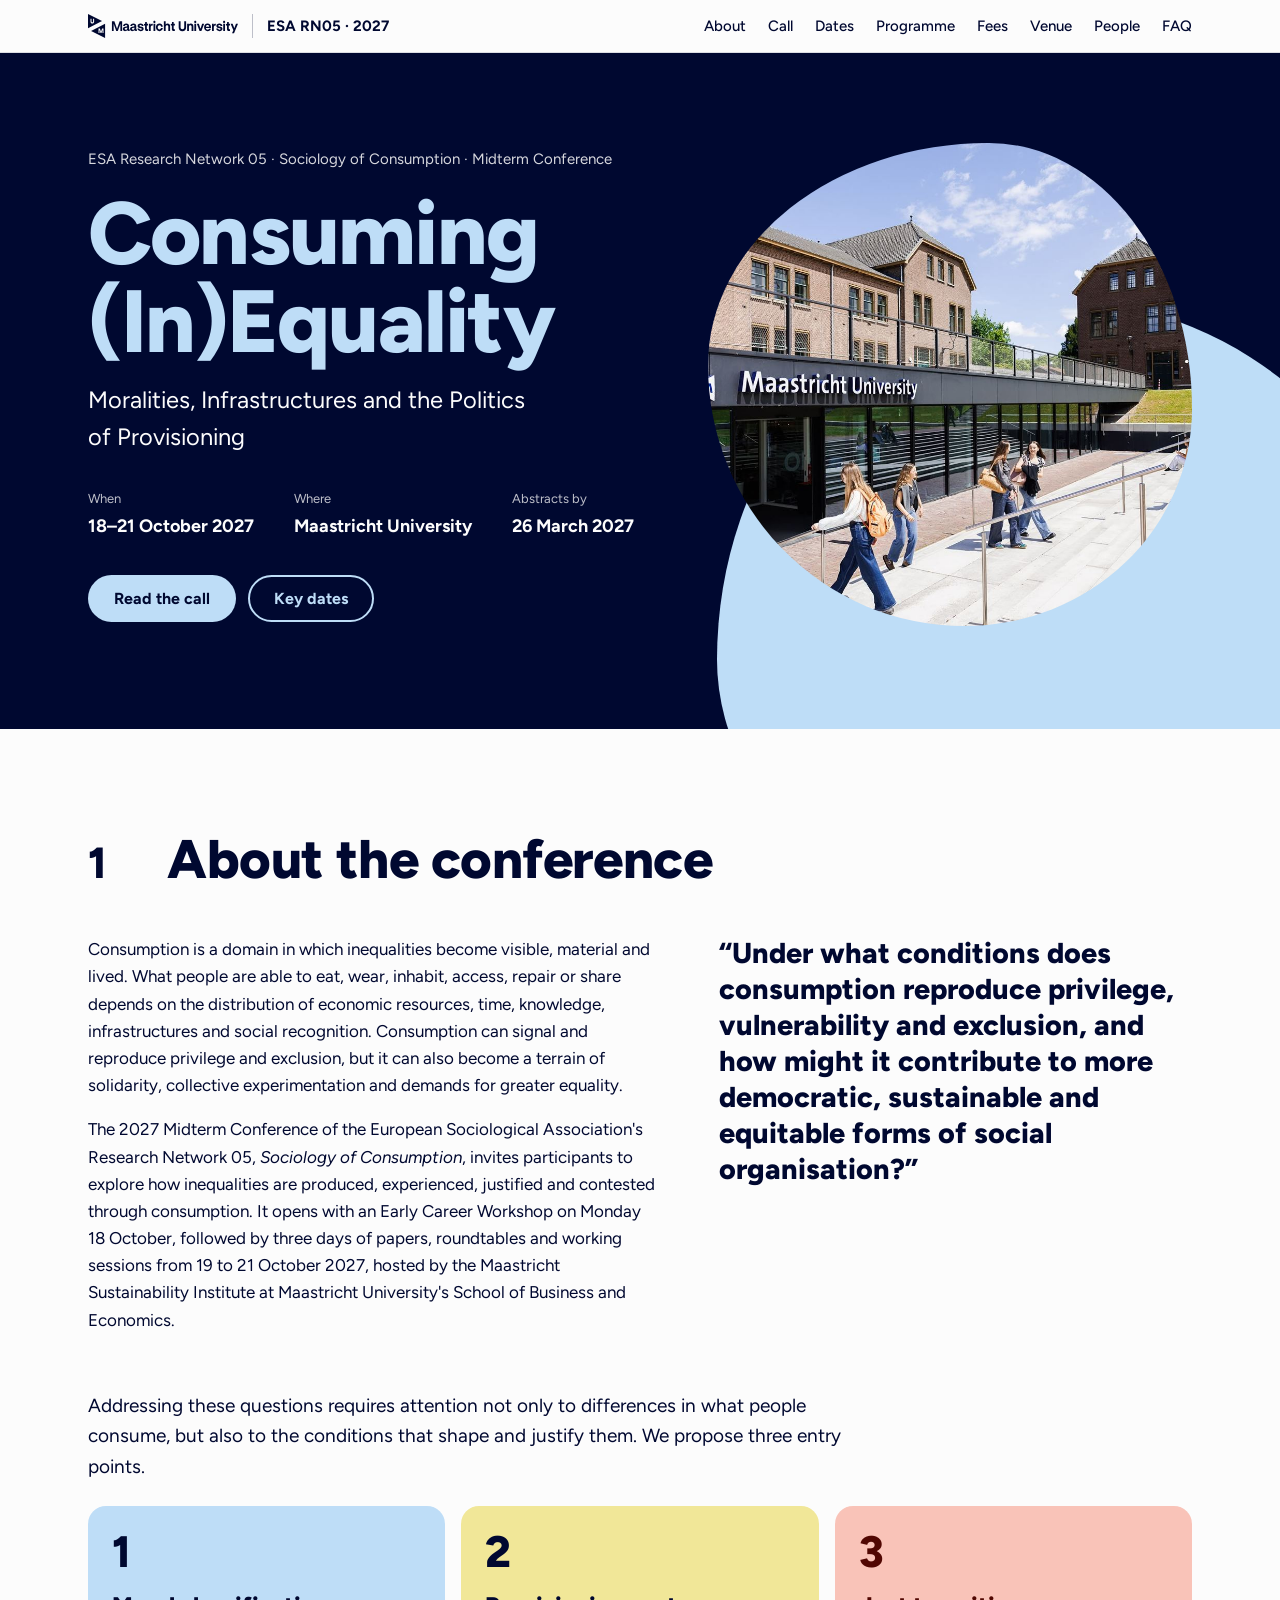
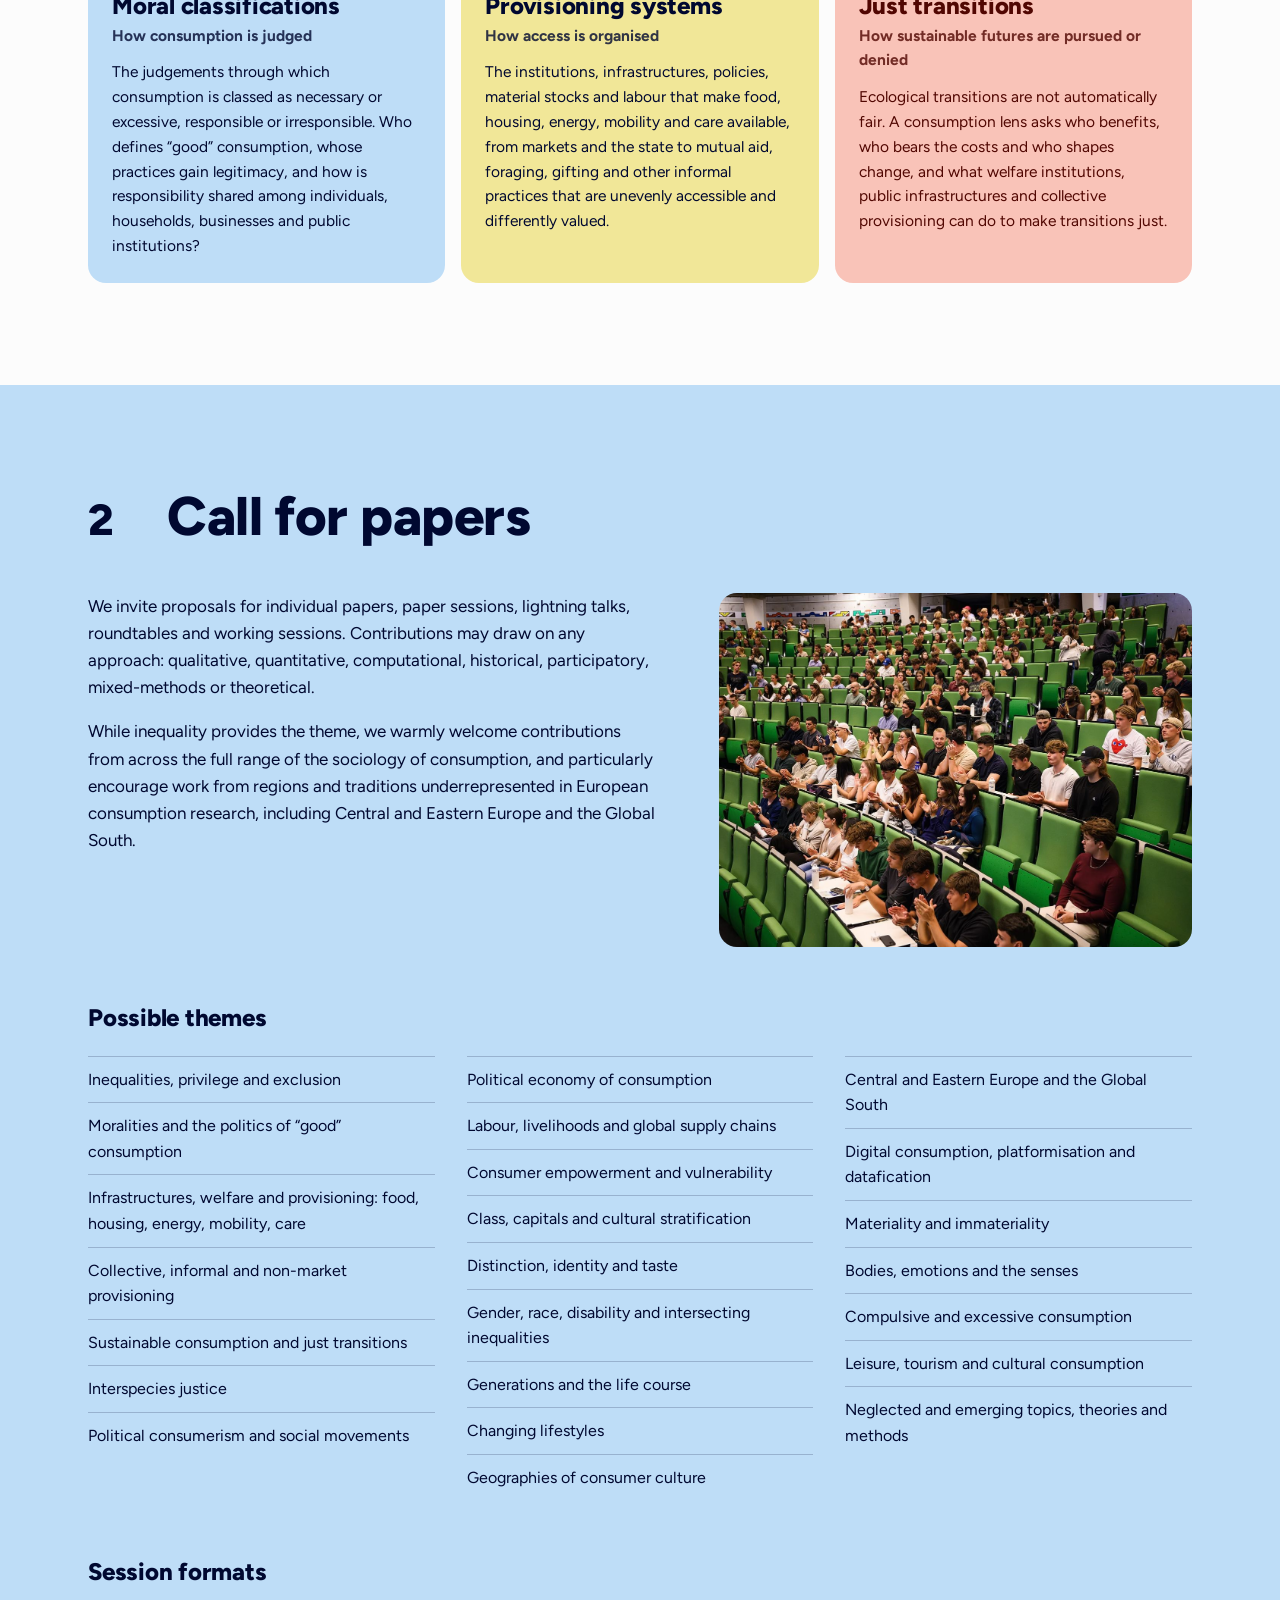
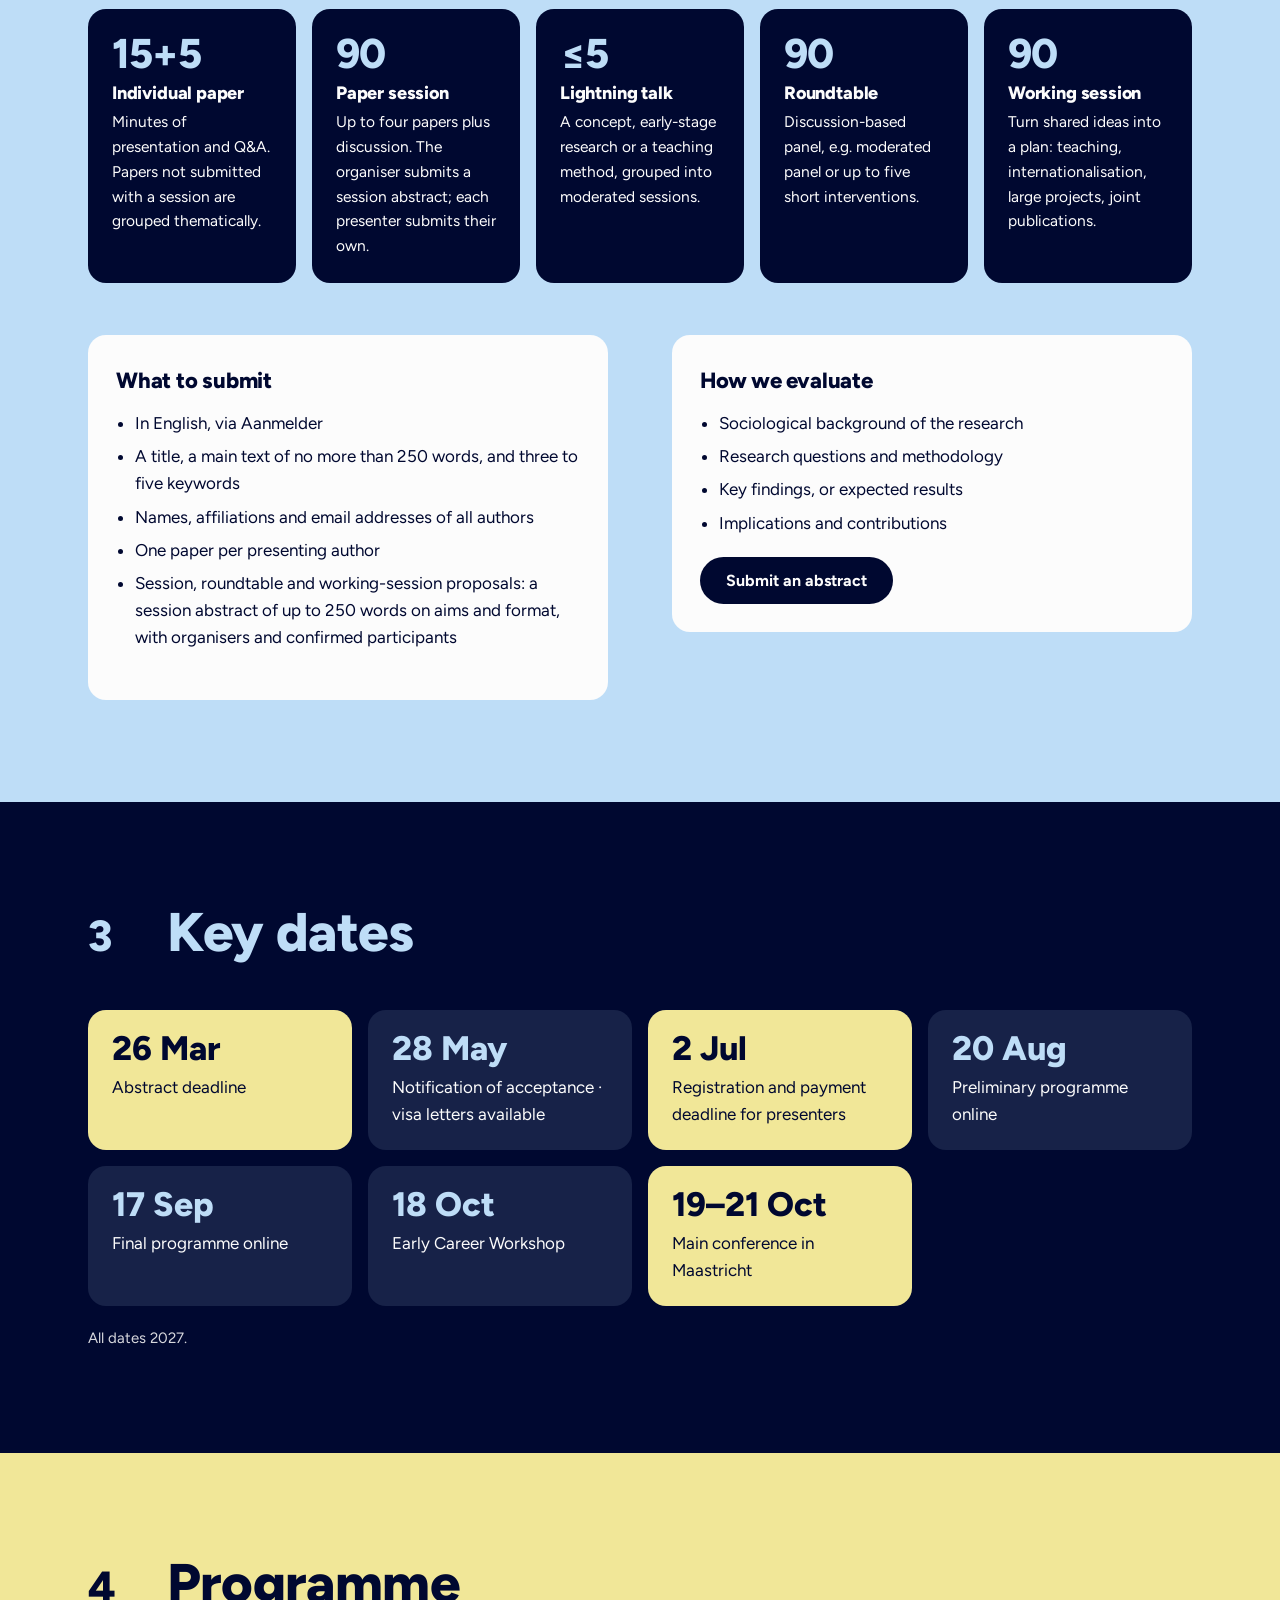
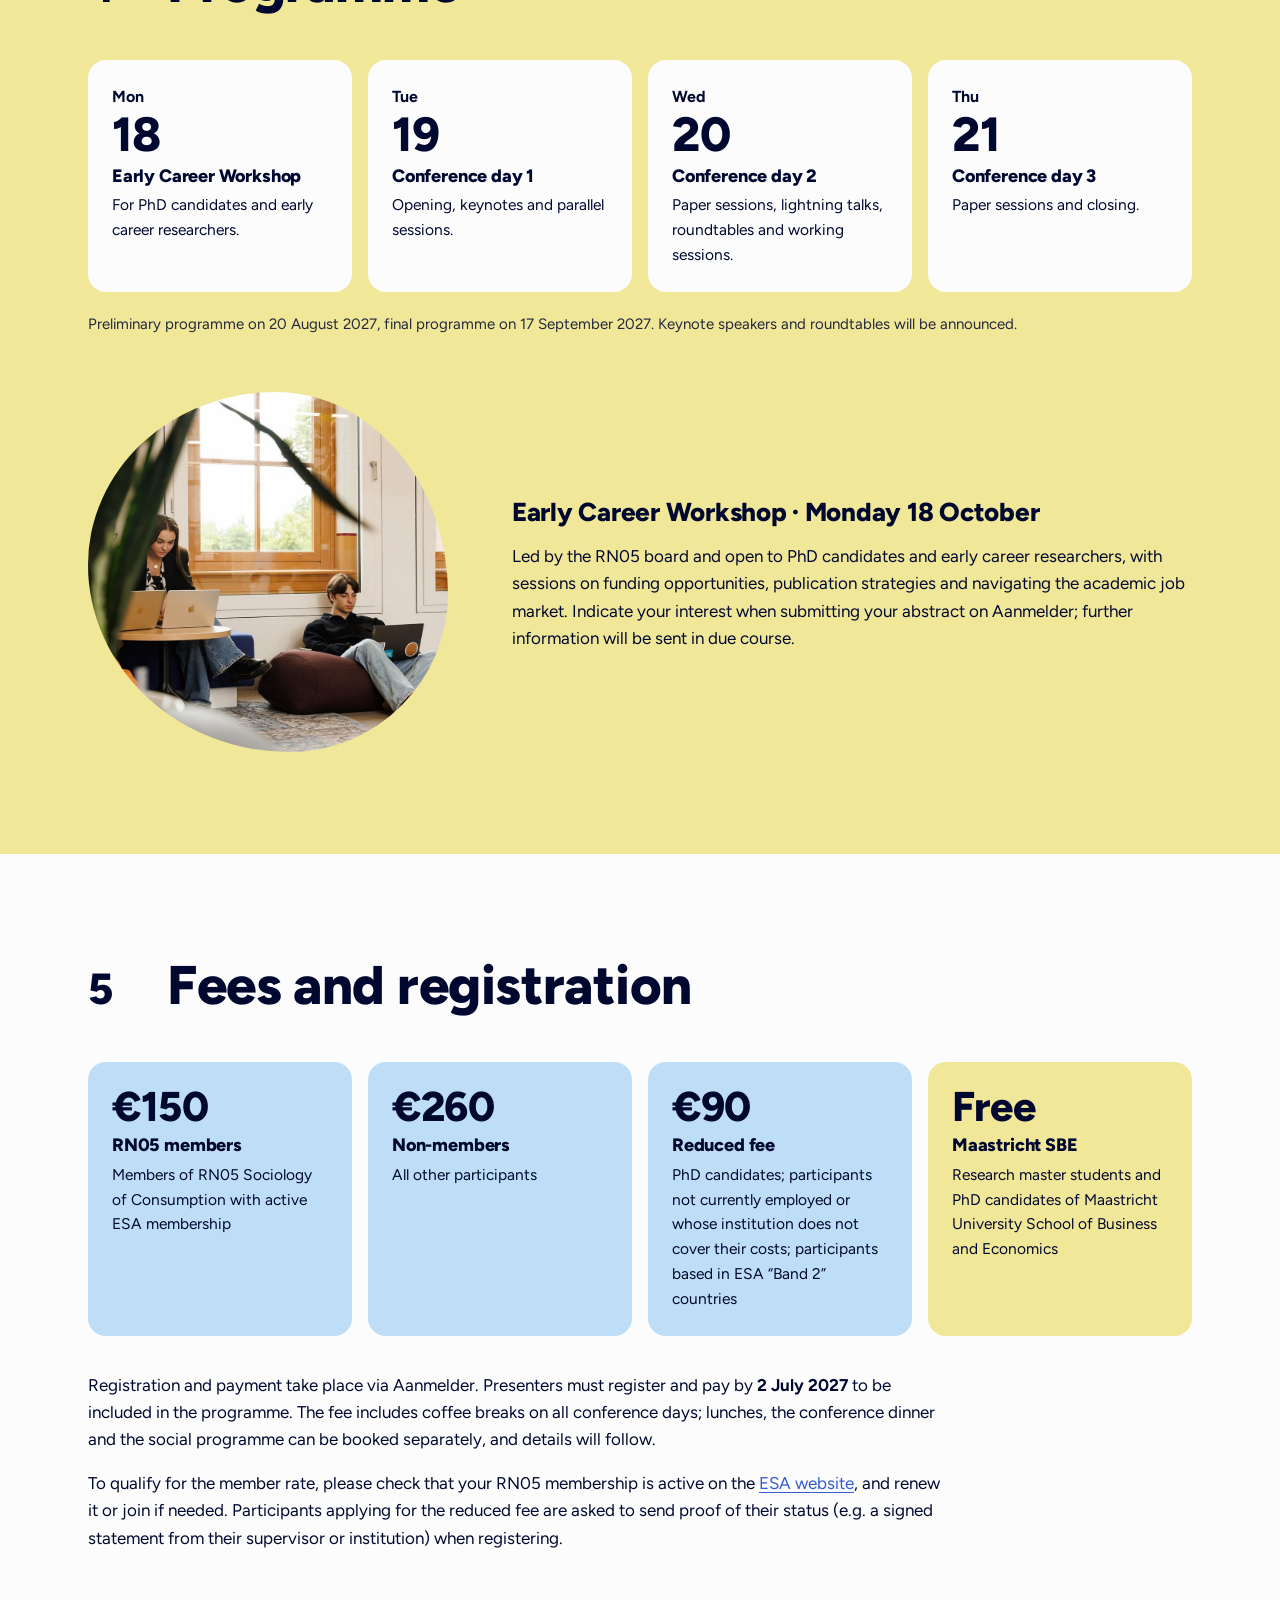
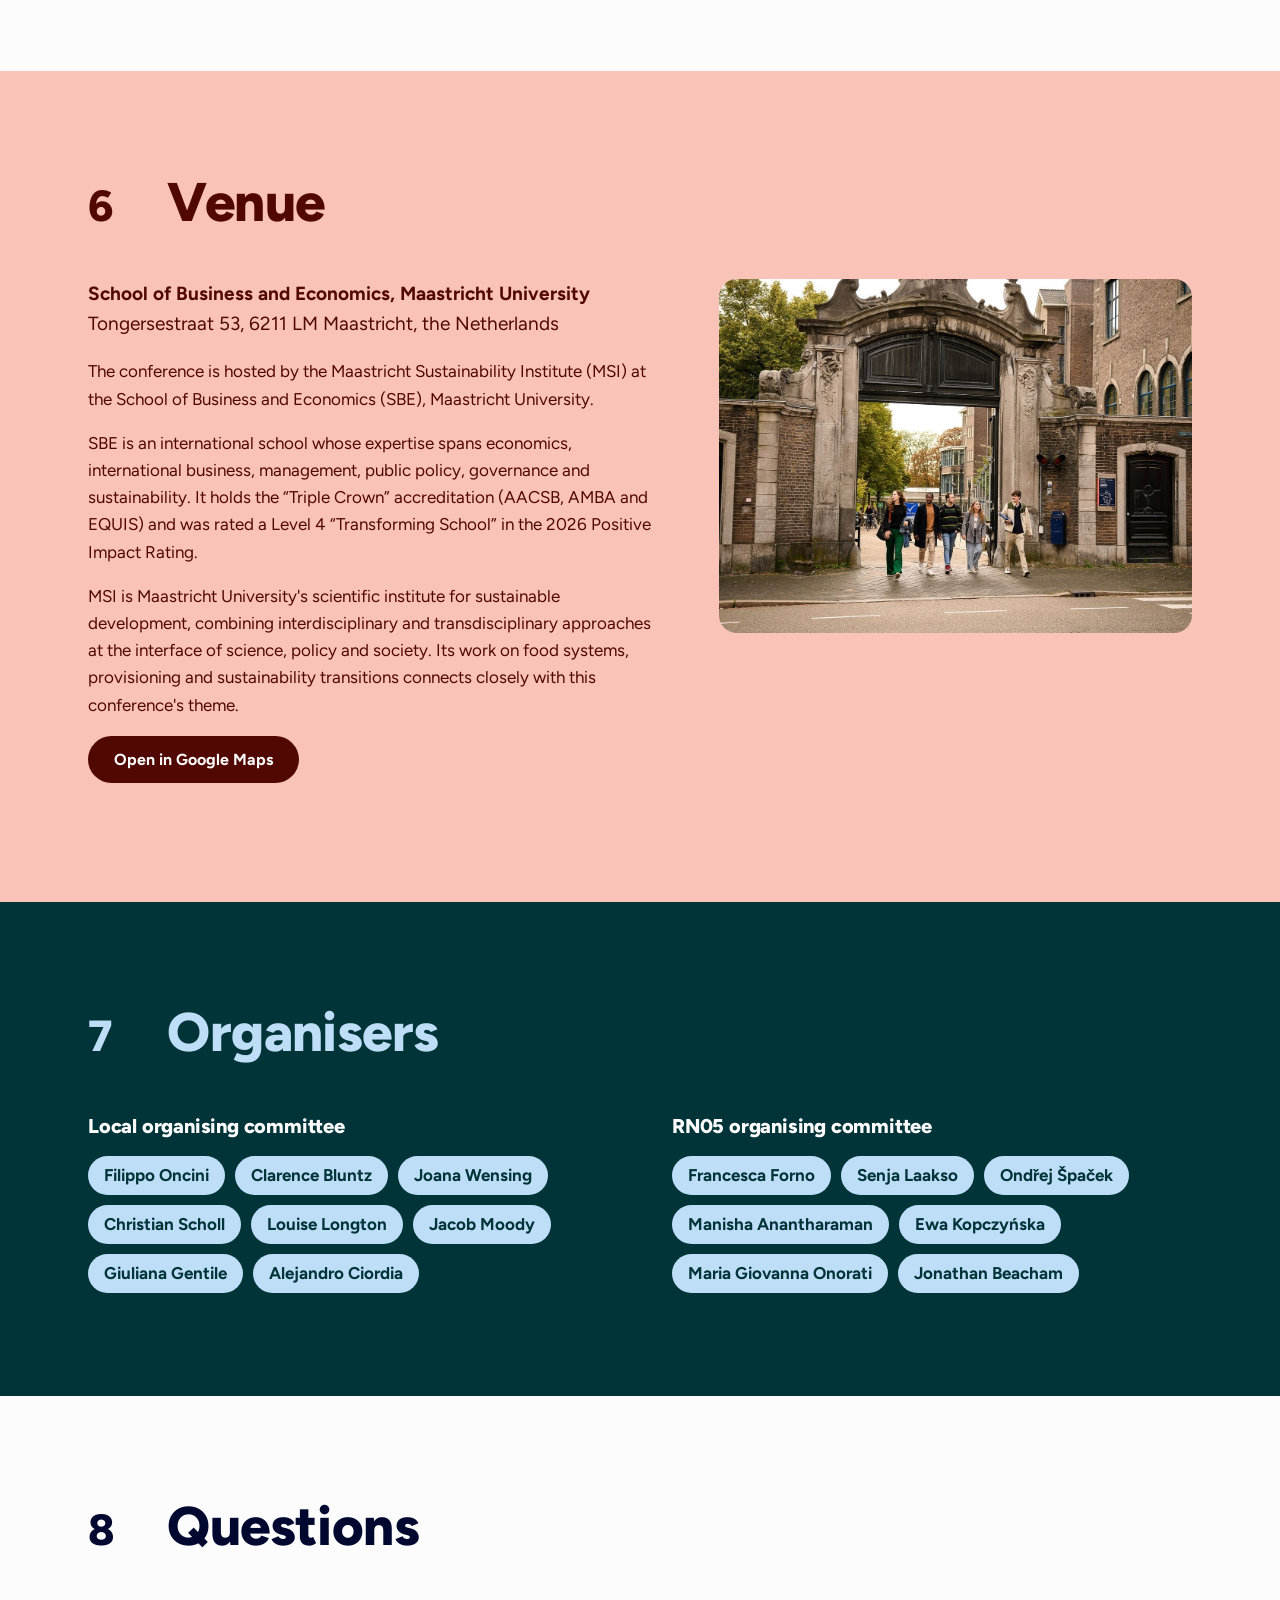
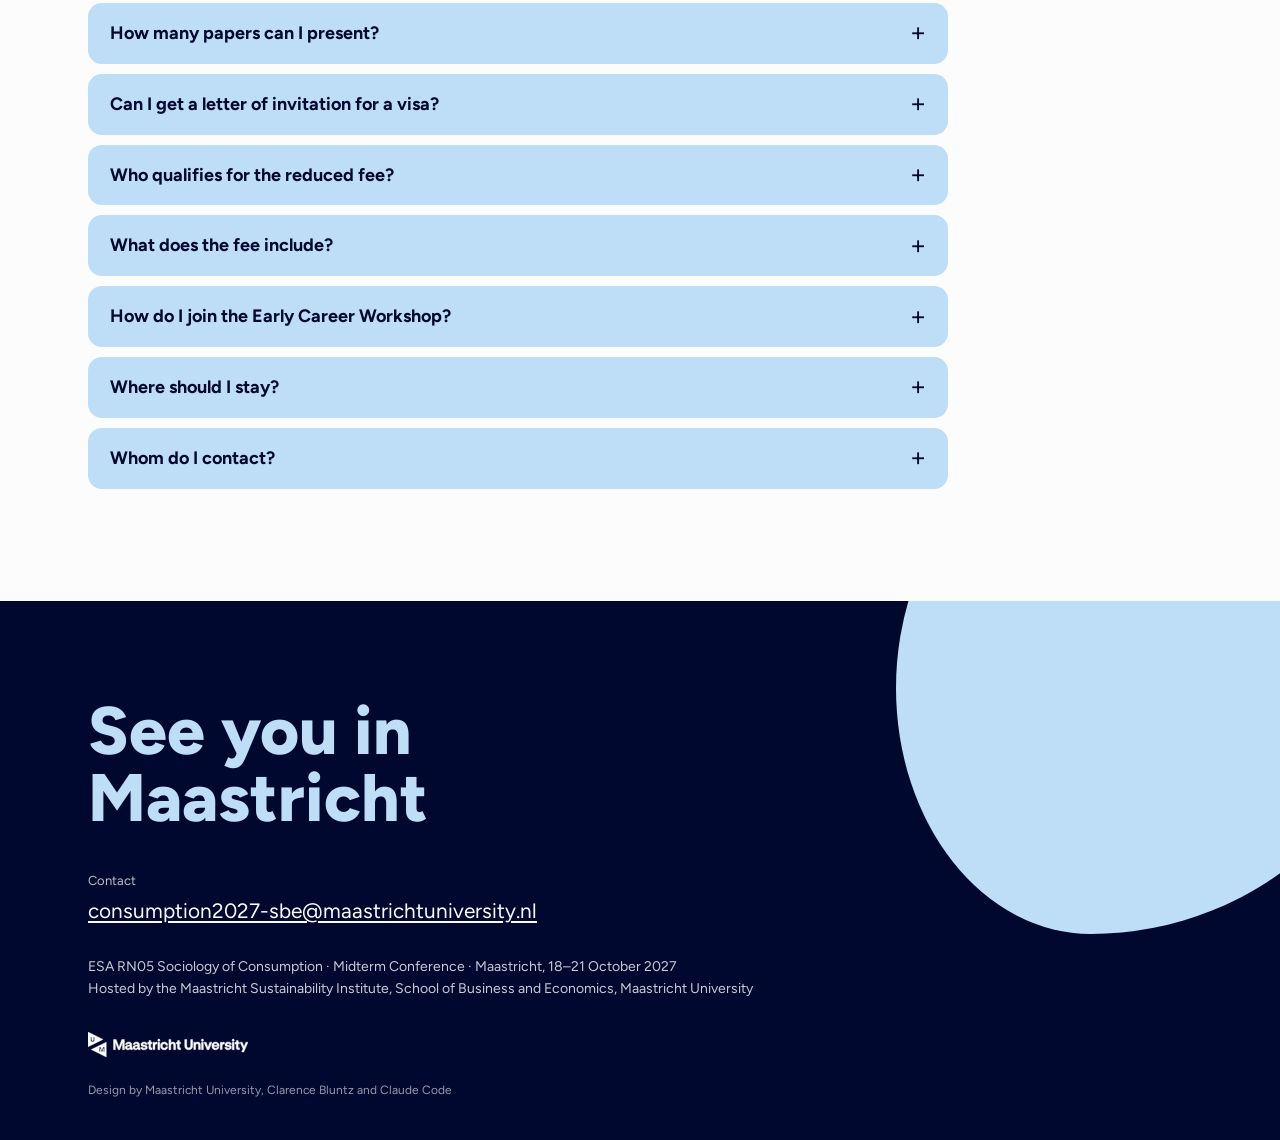
==== commit 017439c4: "Add design credit to footer Co-Authored-By: Claude Opus 5.5 <noreply@anthropic.com>" ====
--- a/index.html
+++ b/index.html
@@ -8,7 +8,7 @@
   <link rel="preconnect" href="https://fonts.googleapis.com">
   <link rel="preconnect" href="https://fonts.gstatic.com" crossorigin>
   <link href="https://fonts.googleapis.com/css2?family=Figtree:wght@400;500;700;800&display=swap" rel="stylesheet">
-  <link rel="stylesheet" href="style.css?v=7">
+  <link rel="stylesheet" href="style.css?v=8">
 </head>
 <body>
 
@@ -258,6 +258,7 @@
     <p class="foot__mail"><a href="mailto:consumption2027-sbe@maastrichtuniversity.nl">consumption2027-sbe@maastrichtuniversity.nl</a></p>
     <p class="foot__small">ESA RN05 Sociology of Consumption · Midterm Conference · Maastricht, 18–21 October 2027<br>Hosted by the Maastricht Sustainability Institute, School of Business and Economics, Maastricht University</p>
     <img class="foot__logo" src="img/um-logo-white.svg" alt="Maastricht University" width="160" height="25">
+    <p class="foot__credit">Design by Maastricht University, Clarence Bluntz and Claude Code</p>
   </div>
 </footer>
 
--- a/style.css
+++ b/style.css
@@ -177,3 +177,4 @@
 .foot__small { font-size: 14px; opacity: .8; margin: 0 0 32px; }
 .foot__logo { width: 160px; height: auto; }
 @media (max-width: 760px) { .foot__shape { width: 70vw; height: 70vw; right: -30vw; top: -30vw; } }
+.foot__credit { font-size: 12px; opacity: .6; margin: 24px 0 0; }
